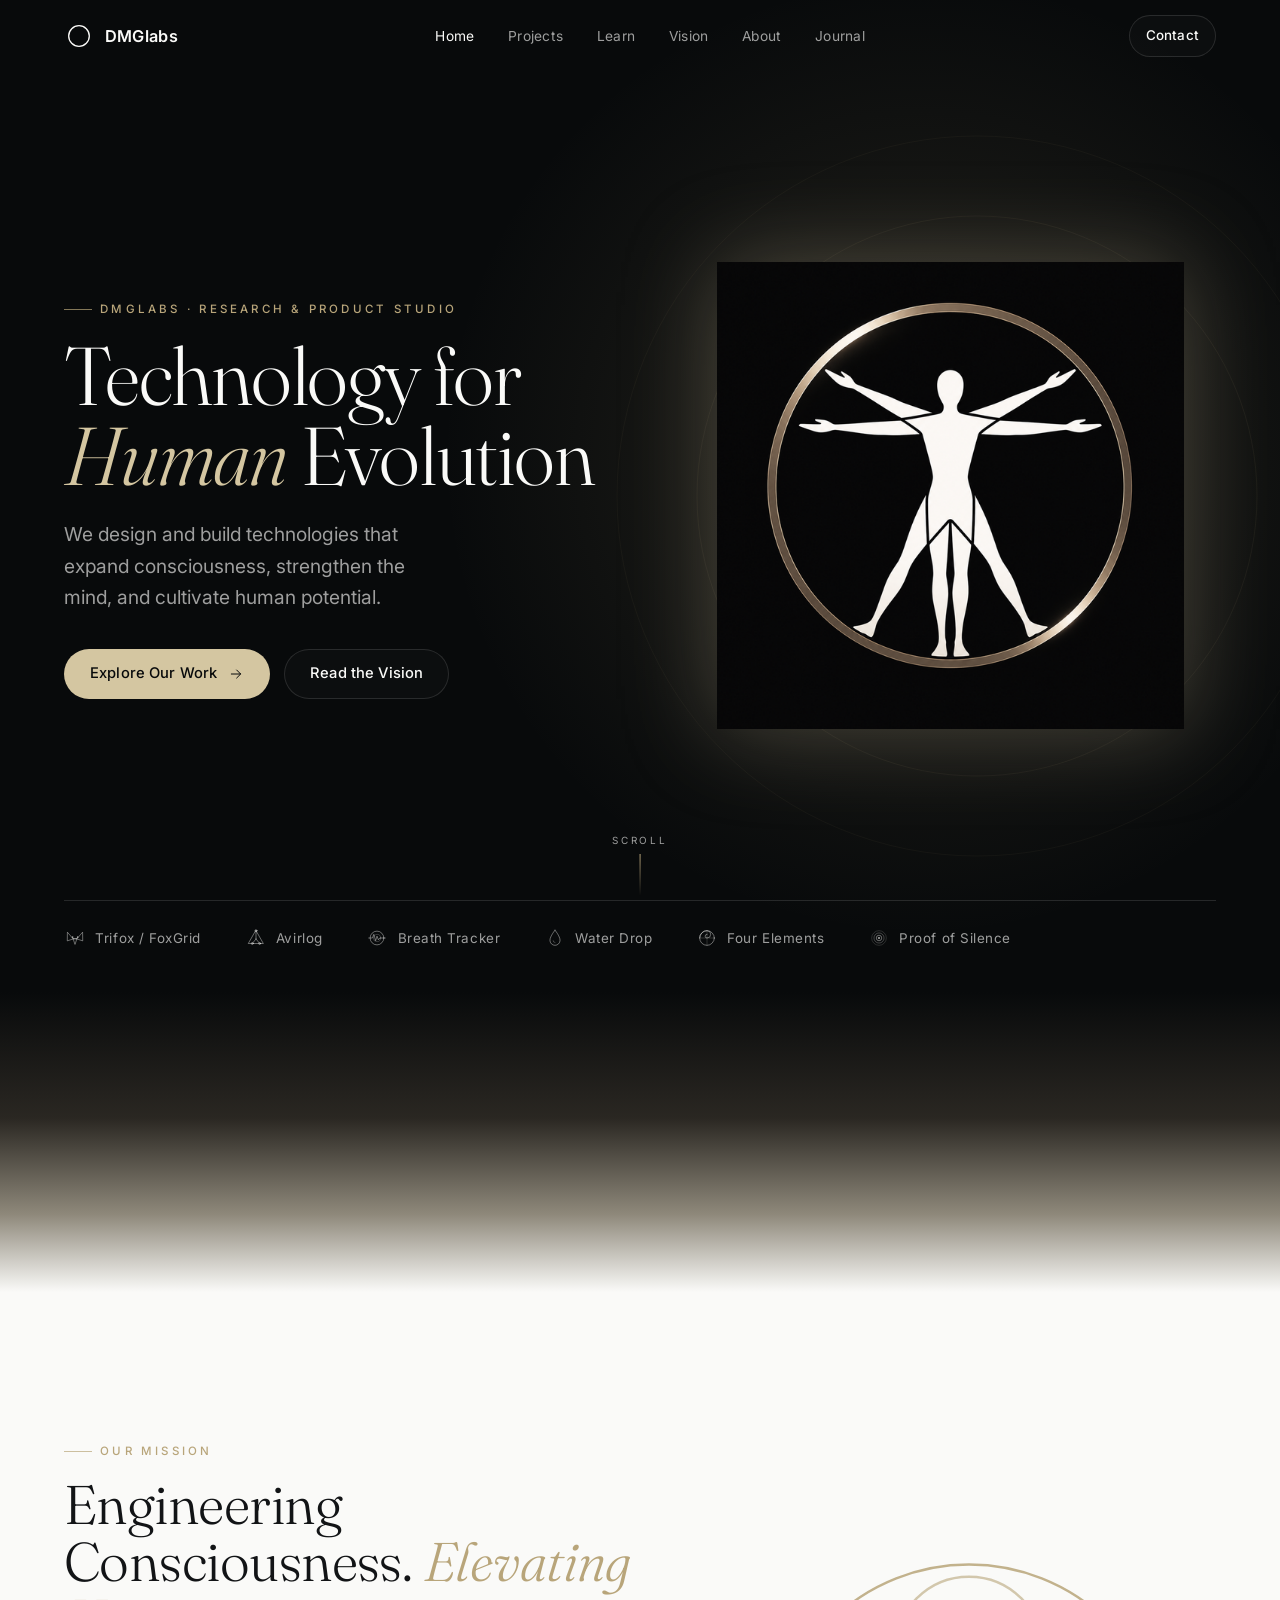
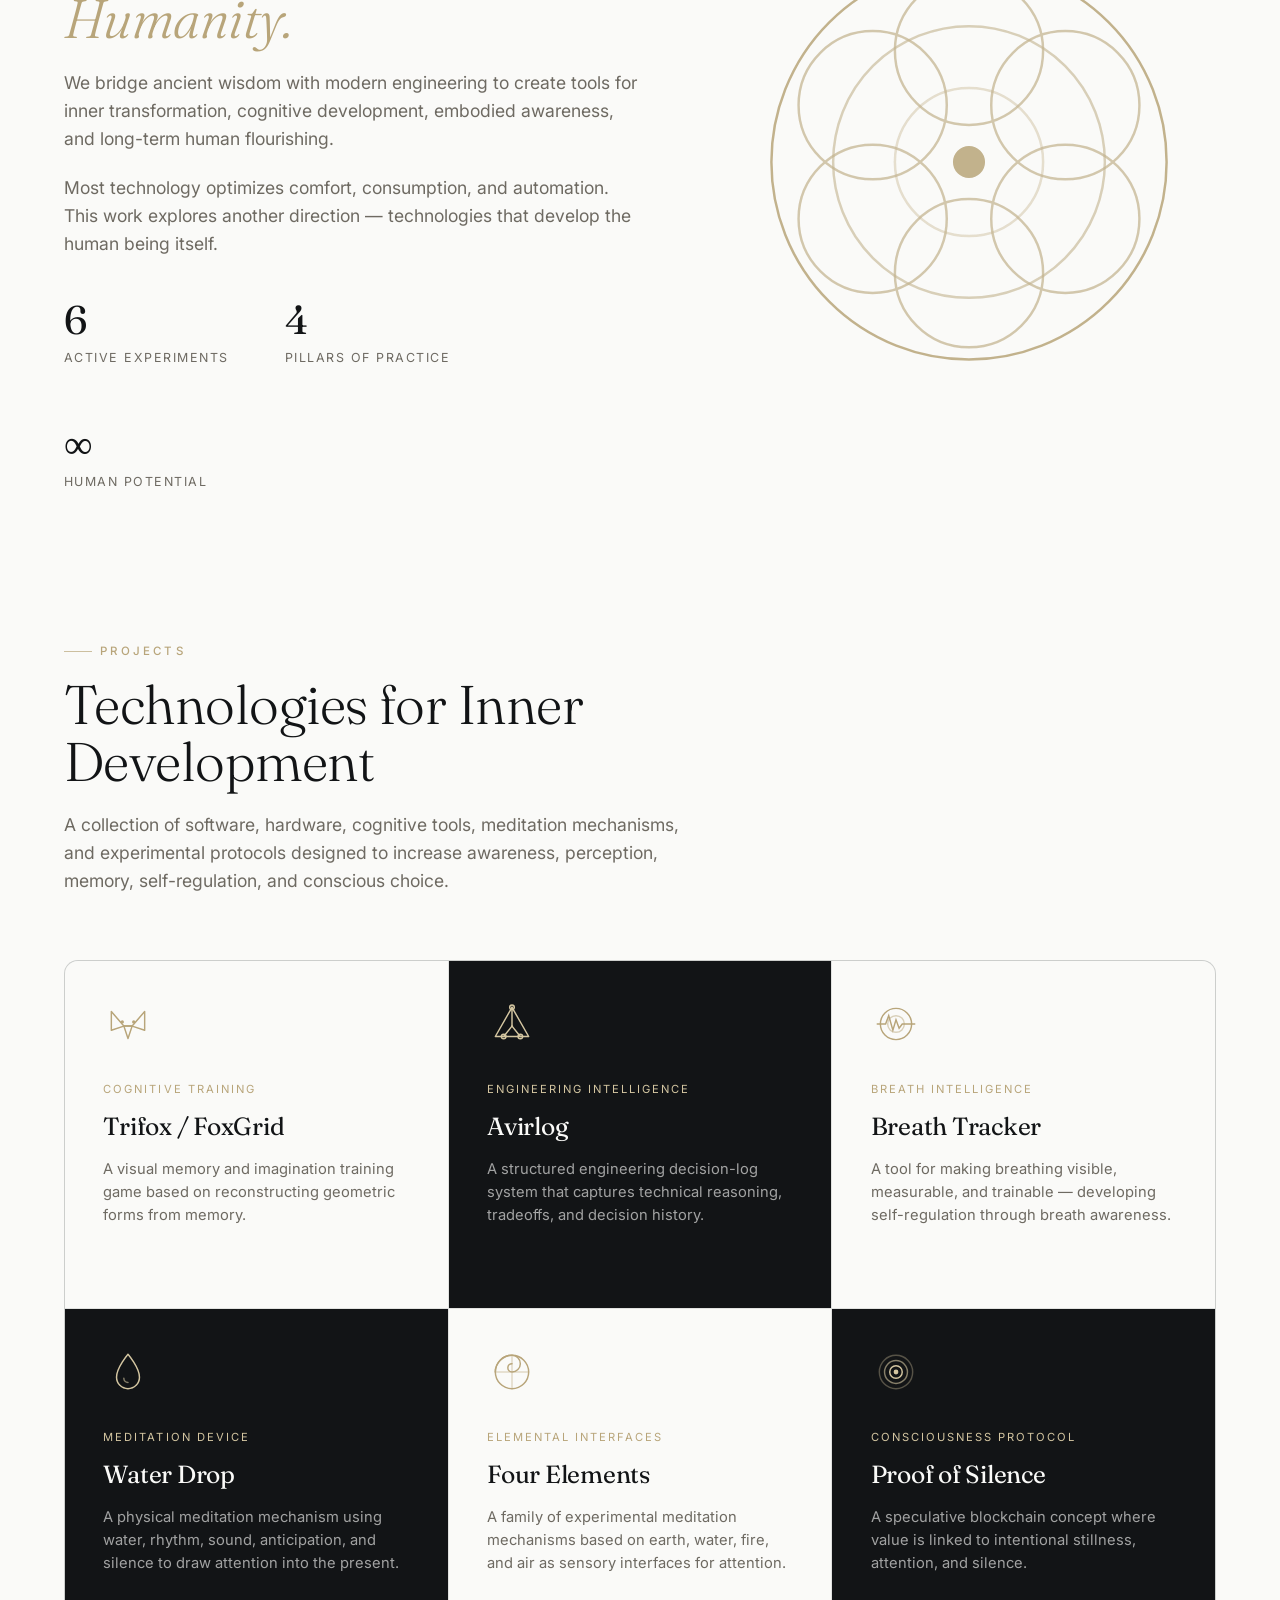
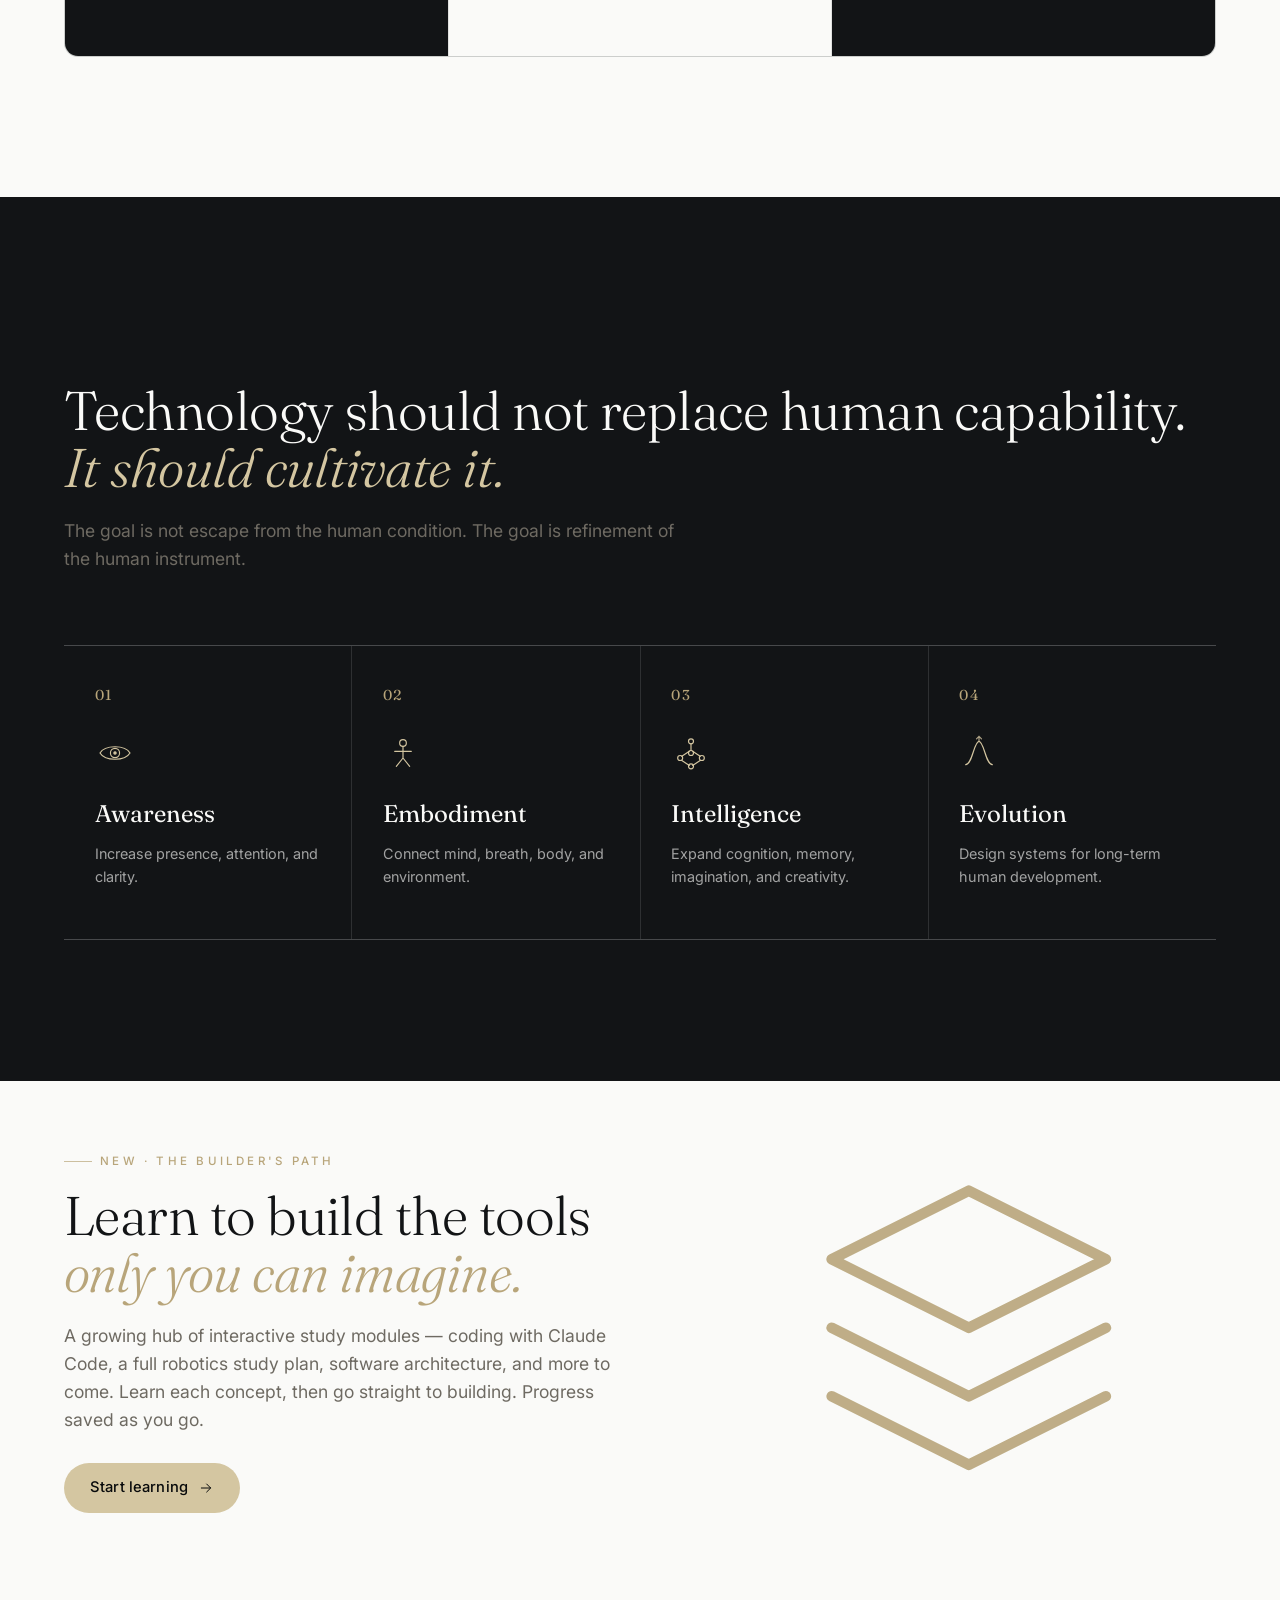
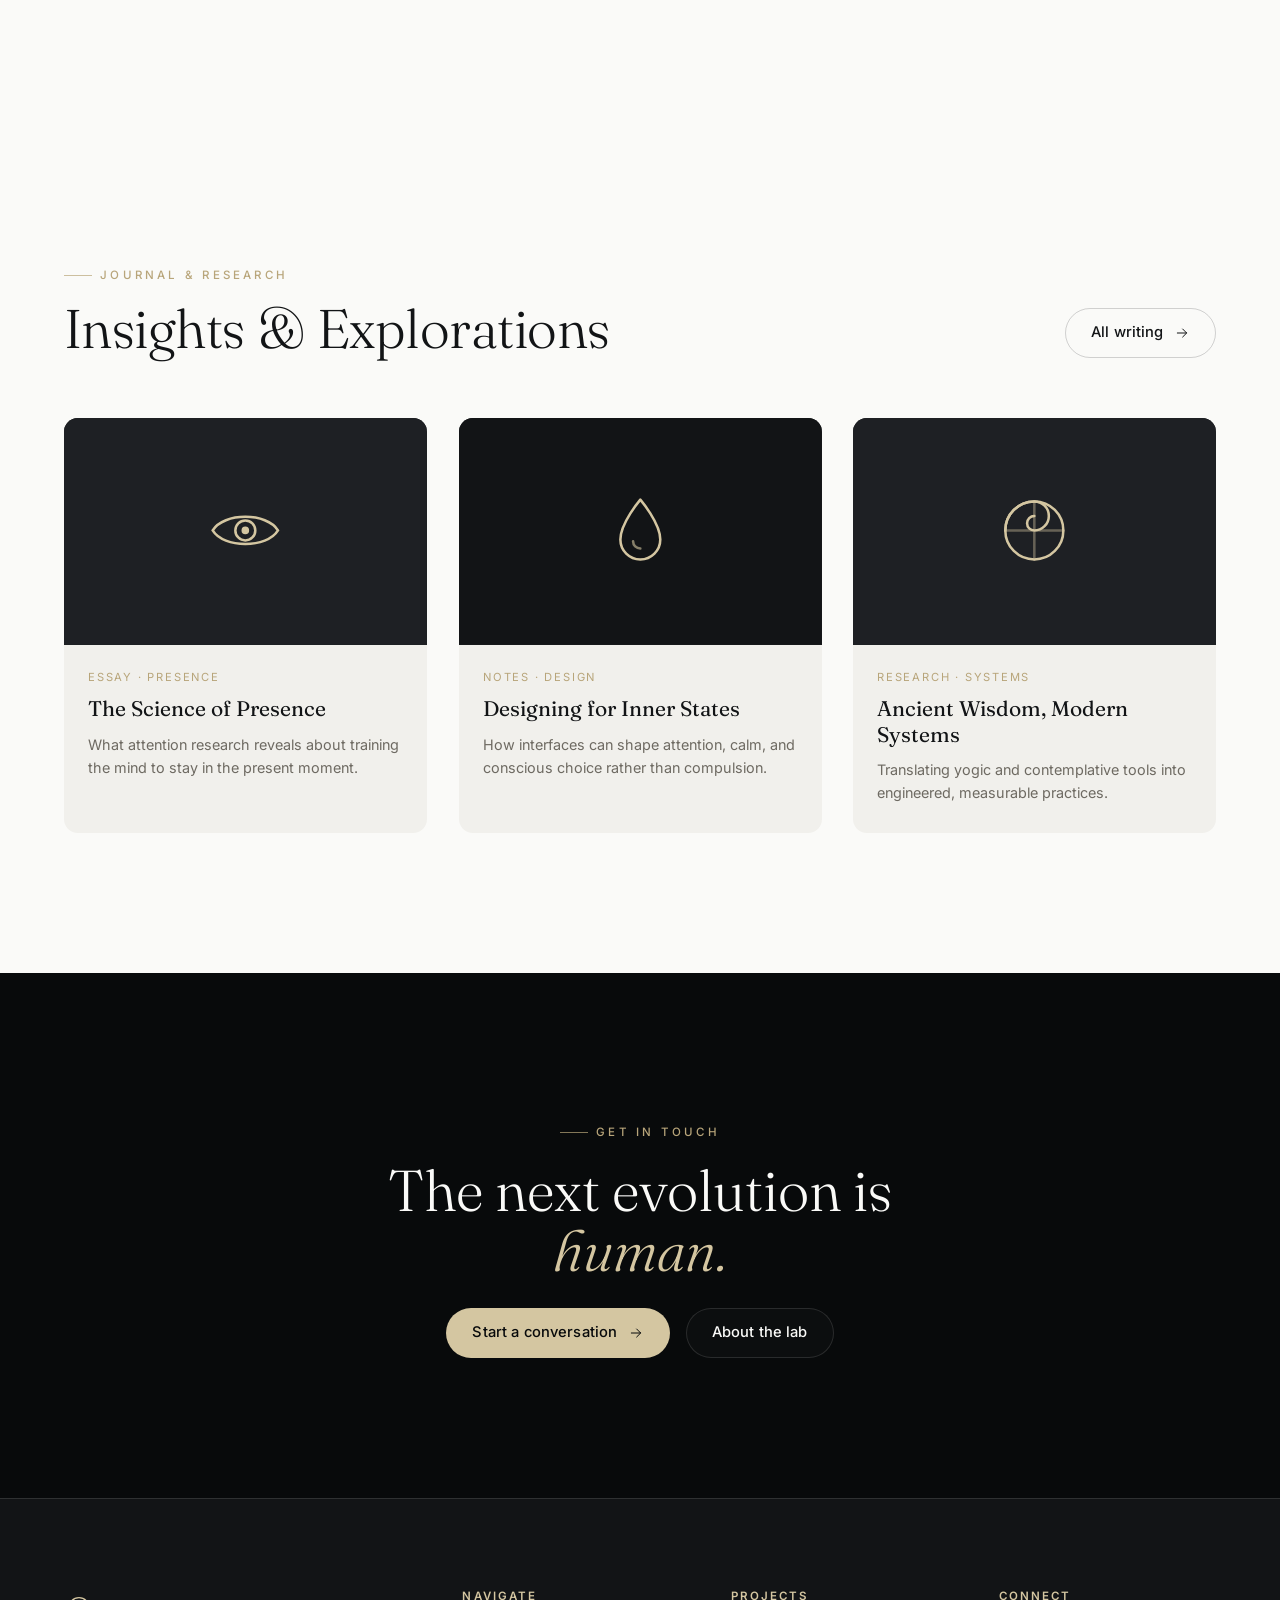
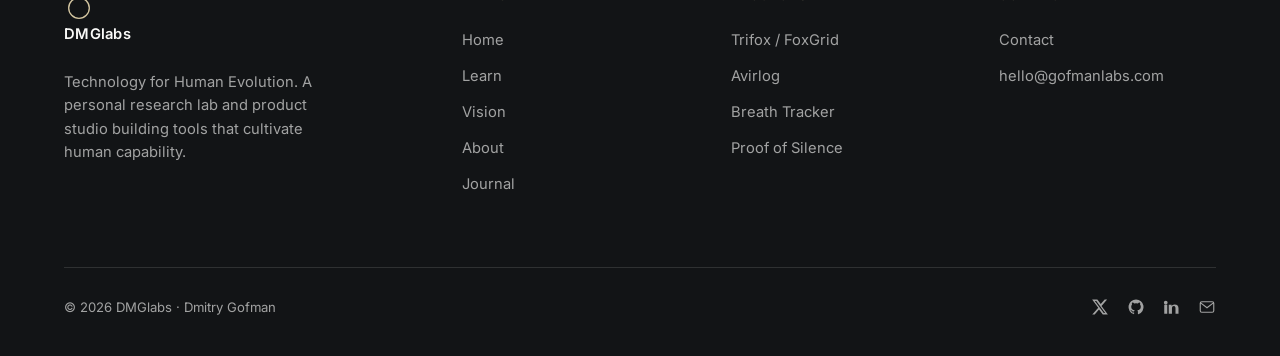
==== index.html @ 316ce604 "Rebrand to DMGlabs; add logo & portrait; make Journal a categorized log - Rebrand visible brand name" ====
<!DOCTYPE html>
<html lang="en">
<head>
<meta charset="UTF-8" />
<meta name="viewport" content="width=device-width, initial-scale=1" />
<title>DMGlabs — Technology for Human Evolution</title>
<meta name="description" content="A research-driven product studio building technologies for consciousness, cognition, embodiment, and human development." />
<meta name="theme-color" content="#080A0B" />
<meta property="og:title" content="DMGlabs — Technology for Human Evolution" />
<meta property="og:description" content="A research-driven product studio building technologies for consciousness, cognition, embodiment, and human development." />
<meta property="og:type" content="website" />
<link rel="preconnect" href="https://fonts.googleapis.com" />
<link rel="preconnect" href="https://fonts.gstatic.com" crossorigin />
<link href="https://fonts.googleapis.com/css2?family=Fraunces:ital,opsz,wght@0,9..144,300;0,9..144,400;1,9..144,300;1,9..144,400&family=Inter:wght@400;500;600&display=swap" rel="stylesheet" />
<link rel="stylesheet" href="assets/css/style.css" />
<link rel="icon" href="data:image/svg+xml,%3Csvg xmlns='http://www.w3.org/2000/svg' viewBox='0 0 32 32'%3E%3Ccircle cx='16' cy='16' r='13' fill='%23080A0B'/%3E%3Cpath d='M16 4a12 12 0 0 0 0 24 9 9 0 0 1 0-24z' fill='%23D4C6A1'/%3E%3C/svg%3E" />
</head>
<body>

<!-- NAV -->
<nav class="nav" aria-label="Primary">
  <div class="wrap nav-inner">
    <a class="brand" href="index.html" aria-label="DMGlabs home">
      <svg class="mark" aria-hidden="true"><use href="assets/icons.svg#i-mark"/></svg>
      <span>DMGlabs</span>
    </a>
    <ul class="nav-links">
      <li><a href="index.html" class="active">Home</a></li>
      <li><a href="projects.html">Projects</a></li>
      <li><a href="learn.html">Learn</a></li>
      <li><a href="vision.html">Vision</a></li>
      <li><a href="about.html">About</a></li>
      <li><a href="journal.html">Journal</a></li>
    </ul>
    <a href="contact.html" class="btn btn-ghost-light nav-cta">Contact</a>
    <button class="nav-toggle" aria-label="Open menu" aria-expanded="false" aria-controls="mobile-menu">
      <span></span><span></span>
    </button>
  </div>
</nav>

<!-- MOBILE MENU -->
<div class="mobile-menu" id="mobile-menu">
  <a href="index.html">Home</a>
  <a href="projects.html">Projects</a>
  <a href="learn.html">Learn</a>
  
  <a href="vision.html">Vision</a>
  <a href="about.html">About</a>
  <a href="journal.html">Journal</a>
  <a href="contact.html">Contact</a>
  <p class="mm-foot">Technology for Human Evolution</p>
</div>

<!-- HERO -->
<header class="hero">
  <div class="hero-glow" aria-hidden="true"></div>
  <svg class="hero-rings" viewBox="0 0 760 760" aria-hidden="true" fill="none" stroke="#B8A57A">
    <circle cx="380" cy="380" r="360" opacity="0.10"/>
    <circle cx="380" cy="380" r="280" opacity="0.14"/>
    <circle cx="380" cy="380" r="200" opacity="0.18"/>
    <circle cx="380" cy="380" r="120" opacity="0.22"/>
  </svg>

  <div class="wrap">
    <div class="hero-grid">
      <div class="hero-content">
        <span class="eyebrow reveal in">DMGlabs · Research &amp; Product Studio</span>
        <h1 class="reveal in d1">Technology for <em>Human</em> Evolution</h1>
        <p class="lede reveal in d2">We design and build technologies that expand consciousness, strengthen the mind, and cultivate human potential.</p>
        <div class="hero-actions reveal in d3">
          <a href="projects.html" class="btn btn-gold">Explore Our Work <svg aria-hidden="true"><use href="assets/icons.svg#i-arrow"/></svg></a>
          <a href="vision.html" class="btn btn-ghost-light">Read the Vision</a>
        </div>
      </div>

      <div class="eclipse-stage reveal in d2" aria-hidden="true">
        <img class="hero-logo" src="assets/img/logo-vitruvian.png" alt="" />
      </div>
    </div>
  </div>

  <a href="#mission" class="scroll-cue" aria-label="Scroll to content">
    <span>Scroll</span><span class="line"></span>
  </a>

  <!-- Hero project row -->
  <div class="wrap">
    <nav class="hero-projects" aria-label="Projects">
      <ul>
        <li><a href="projects.html#trifox"><svg aria-hidden="true"><use href="assets/icons.svg#i-trifox"/></svg>Trifox / FoxGrid</a></li>
        <li><a href="projects.html#avirlog"><svg aria-hidden="true"><use href="assets/icons.svg#i-avirlog"/></svg>Avirlog</a></li>
        <li><a href="projects.html#breath"><svg aria-hidden="true"><use href="assets/icons.svg#i-breath"/></svg>Breath Tracker</a></li>
        <li><a href="projects.html#water"><svg aria-hidden="true"><use href="assets/icons.svg#i-water"/></svg>Water Drop</a></li>
        <li><a href="projects.html#elements"><svg aria-hidden="true"><use href="assets/icons.svg#i-elements"/></svg>Four Elements</a></li>
        <li><a href="projects.html#silence"><svg aria-hidden="true"><use href="assets/icons.svg#i-silence"/></svg>Proof of Silence</a></li>
      </ul>
    </nav>
  </div>
</header>

<!-- DARK → LIGHT TRANSITION -->
<div class="transition-band" aria-hidden="true" data-nav-light></div>

<!-- MISSION -->
<main>
<section class="section light" id="mission">
  <div class="wrap mission">
    <div class="mission-copy">
      <span class="eyebrow reveal">Our Mission</span>
      <div class="section-head">
        <h2 class="reveal d1">Engineering Consciousness. <em>Elevating Humanity.</em></h2>
        <p class="reveal d2">We bridge ancient wisdom with modern engineering to create tools for inner transformation, cognitive development, embodied awareness, and long-term human flourishing.</p>
        <p class="reveal d2">Most technology optimizes comfort, consumption, and automation. This work explores another direction — technologies that develop the human being itself.</p>
      </div>
      <div class="stat-row reveal d3">
        <div class="stat"><div class="n">6</div><div class="l">Active Experiments</div></div>
        <div class="stat"><div class="n">4</div><div class="l">Pillars of Practice</div></div>
        <div class="stat"><div class="n">∞</div><div class="l">Human Potential</div></div>
      </div>
    </div>
    <div class="mission-visual reveal d2" aria-hidden="true">
      <svg viewBox="0 0 200 200" style="color:var(--bronze);opacity:0.85"><use href="assets/icons.svg#i-mandala"/></svg>
    </div>
  </div>
</section>

<!-- PROJECTS -->
<section class="section light" id="projects" style="padding-top:0">
  <div class="wrap">
    <div class="section-head">
      <span class="eyebrow reveal">Projects</span>
      <h2 class="reveal d1">Technologies for Inner Development</h2>
      <p class="reveal d2">A collection of software, hardware, cognitive tools, meditation mechanisms, and experimental protocols designed to increase awareness, perception, memory, self-regulation, and conscious choice.</p>
    </div>

    <div class="projects-grid reveal d1">
      <a class="proj-card" href="projects.html#trifox">
        <svg class="proj-icon" aria-hidden="true"><use href="assets/icons.svg#i-trifox"/></svg>
        <div class="proj-cat">Cognitive Training</div>
        <h3>Trifox / FoxGrid</h3>
        <p>A visual memory and imagination training game based on reconstructing geometric forms from memory.</p>
        <span class="proj-more">Learn more <svg aria-hidden="true"><use href="assets/icons.svg#i-arrow"/></svg></span>
      </a>
      <a class="proj-card dark" href="projects.html#avirlog">
        <svg class="proj-icon" aria-hidden="true"><use href="assets/icons.svg#i-avirlog"/></svg>
        <div class="proj-cat">Engineering Intelligence</div>
        <h3>Avirlog</h3>
        <p>A structured engineering decision-log system that captures technical reasoning, tradeoffs, and decision history.</p>
        <span class="proj-more">Learn more <svg aria-hidden="true"><use href="assets/icons.svg#i-arrow"/></svg></span>
      </a>
      <a class="proj-card" href="projects.html#breath">
        <svg class="proj-icon" aria-hidden="true"><use href="assets/icons.svg#i-breath"/></svg>
        <div class="proj-cat">Breath Intelligence</div>
        <h3>Breath Tracker</h3>
        <p>A tool for making breathing visible, measurable, and trainable — developing self-regulation through breath awareness.</p>
        <span class="proj-more">Learn more <svg aria-hidden="true"><use href="assets/icons.svg#i-arrow"/></svg></span>
      </a>
      <a class="proj-card dark" href="projects.html#water">
        <svg class="proj-icon" aria-hidden="true"><use href="assets/icons.svg#i-water"/></svg>
        <div class="proj-cat">Meditation Device</div>
        <h3>Water Drop</h3>
        <p>A physical meditation mechanism using water, rhythm, sound, anticipation, and silence to draw attention into the present.</p>
        <span class="proj-more">Learn more <svg aria-hidden="true"><use href="assets/icons.svg#i-arrow"/></svg></span>
      </a>
      <a class="proj-card" href="projects.html#elements">
        <svg class="proj-icon" aria-hidden="true"><use href="assets/icons.svg#i-elements"/></svg>
        <div class="proj-cat">Elemental Interfaces</div>
        <h3>Four Elements</h3>
        <p>A family of experimental meditation mechanisms based on earth, water, fire, and air as sensory interfaces for attention.</p>
        <span class="proj-more">Learn more <svg aria-hidden="true"><use href="assets/icons.svg#i-arrow"/></svg></span>
      </a>
      <a class="proj-card dark" href="projects.html#silence">
        <svg class="proj-icon" aria-hidden="true"><use href="assets/icons.svg#i-silence"/></svg>
        <div class="proj-cat">Consciousness Protocol</div>
        <h3>Proof of Silence</h3>
        <p>A speculative blockchain concept where value is linked to intentional stillness, attention, and silence.</p>
        <span class="proj-more">Learn more <svg aria-hidden="true"><use href="assets/icons.svg#i-arrow"/></svg></span>
      </a>
    </div>
  </div>
</section>
</main>

<!-- PHILOSOPHY -->
<section class="section philosophy" id="philosophy">
  <div class="wrap">
    <div class="section-head">
      <span class="eyebrow reveal">Philosophy</span>
      <h2 class="reveal d1">Technology should not replace human capability. <em>It should cultivate it.</em></h2>
      <p class="reveal d2">The goal is not escape from the human condition. The goal is refinement of the human instrument.</p>
    </div>
    <div class="pillars reveal d1">
      <div class="pillar">
        <div class="num">01</div>
        <svg aria-hidden="true"><use href="assets/icons.svg#i-awareness"/></svg>
        <h3>Awareness</h3>
        <p>Increase presence, attention, and clarity.</p>
      </div>
      <div class="pillar">
        <div class="num">02</div>
        <svg aria-hidden="true"><use href="assets/icons.svg#i-embodiment"/></svg>
        <h3>Embodiment</h3>
        <p>Connect mind, breath, body, and environment.</p>
      </div>
      <div class="pillar">
        <div class="num">03</div>
        <svg aria-hidden="true"><use href="assets/icons.svg#i-intelligence"/></svg>
        <h3>Intelligence</h3>
        <p>Expand cognition, memory, imagination, and creativity.</p>
      </div>
      <div class="pillar">
        <div class="num">04</div>
        <svg aria-hidden="true"><use href="assets/icons.svg#i-evolution"/></svg>
        <h3>Evolution</h3>
        <p>Design systems for long-term human development.</p>
      </div>
    </div>
  </div>
</section>

<!-- LEARN PROMO -->
<section class="section light" id="learn-promo" style="padding-top:0">
  <div class="wrap">
    <div class="mission" style="align-items:center">
      <div class="mission-copy">
        <span class="eyebrow reveal">New · The Builder's Path</span>
        <div class="section-head">
          <h2 class="reveal d1">Learn to build the tools <em>only you can imagine.</em></h2>
          <p class="reveal d2">A growing hub of interactive study modules — coding with Claude Code, a full robotics study plan, software architecture, and more to come. Learn each concept, then go straight to building. Progress saved as you go.</p>
        </div>
        <div class="hero-actions reveal d3" style="margin-top:1.8rem">
          <a href="learn.html" class="btn btn-gold">Start learning <svg aria-hidden="true"><use href="assets/icons.svg#i-arrow"/></svg></a>
        </div>
      </div>
      <div class="mission-visual reveal d2" aria-hidden="true">
        <svg viewBox="0 0 48 48" style="color:var(--bronze);opacity:0.9;width:74%"><use href="assets/icons.svg#i-foundations"/></svg>
      </div>
    </div>
  </div>
</section>

<!-- JOURNAL -->
<section class="section light" id="journal">
  <div class="wrap">
    <div class="section-head" style="display:flex;justify-content:space-between;align-items:flex-end;flex-wrap:wrap;gap:1.5rem;max-width:none">
      <div style="max-width:620px">
        <span class="eyebrow reveal">Journal &amp; Research</span>
        <h2 class="reveal d1">Insights &amp; Explorations</h2>
      </div>
      <a href="journal.html" class="btn btn-ghost-dark reveal d2">All writing <svg aria-hidden="true"><use href="assets/icons.svg#i-arrow"/></svg></a>
    </div>

    <div class="journal-grid">
      <a class="article reveal d1" href="journal.html">
        <div class="article-thumb"><svg viewBox="0 0 200 125" preserveAspectRatio="xMidYMid slice" style="color:var(--gold)"><rect width="200" height="125" fill="#1E2024"/><use href="assets/icons.svg#i-awareness" x="76" y="38" width="48" height="48"/></svg></div>
        <div class="article-body">
          <div class="article-meta">Essay · Presence</div>
          <h3>The Science of Presence</h3>
          <p>What attention research reveals about training the mind to stay in the present moment.</p>
        </div>
      </a>
      <a class="article reveal d2" href="journal.html">
        <div class="article-thumb"><svg viewBox="0 0 200 125" preserveAspectRatio="xMidYMid slice" style="color:var(--gold)"><rect width="200" height="125" fill="#121416"/><use href="assets/icons.svg#i-water" x="76" y="38" width="48" height="48"/></svg></div>
        <div class="article-body">
          <div class="article-meta">Notes · Design</div>
          <h3>Designing for Inner States</h3>
          <p>How interfaces can shape attention, calm, and conscious choice rather than compulsion.</p>
        </div>
      </a>
      <a class="article reveal d3" href="journal.html">
        <div class="article-thumb"><svg viewBox="0 0 200 125" preserveAspectRatio="xMidYMid slice" style="color:var(--gold)"><rect width="200" height="125" fill="#1E2024"/><use href="assets/icons.svg#i-elements" x="76" y="38" width="48" height="48"/></svg></div>
        <div class="article-body">
          <div class="article-meta">Research · Systems</div>
          <h3>Ancient Wisdom, Modern Systems</h3>
          <p>Translating yogic and contemplative tools into engineered, measurable practices.</p>
        </div>
      </a>
    </div>
  </div>
</section>

<!-- CTA -->
<section class="section cta-strip">
  <div class="wrap">
    <span class="eyebrow reveal" style="justify-content:center">Get in touch</span>
    <h2 class="reveal d1">The next evolution is <em>human.</em></h2>
    <div class="actions reveal d2">
      <a href="contact.html" class="btn btn-gold">Start a conversation <svg aria-hidden="true"><use href="assets/icons.svg#i-arrow"/></svg></a>
      <a href="about.html" class="btn btn-ghost-light">About the lab</a>
    </div>
  </div>
</section>

<!-- FOOTER -->
<footer class="footer">
  <div class="wrap">
    <div class="footer-top">
      <div class="footer-col footer-brand-col">
        <a class="brand" href="index.html">
          <svg class="mark" style="color:var(--gold)" aria-hidden="true"><use href="assets/icons.svg#i-mark"/></svg>
          <span>DMGlabs</span>
        </a>
        <p class="footer-blurb">Technology for Human Evolution. A personal research lab and product studio building tools that cultivate human capability.</p>
      </div>
      <div class="footer-col">
        <h4>Navigate</h4>
        <a href="index.html">Home</a>
        <a href="learn.html">Learn</a>
        
        <a href="vision.html">Vision</a>
        <a href="about.html">About</a>
        <a href="journal.html">Journal</a>
      </div>
      <div class="footer-col">
        <h4>Projects</h4>
        <a href="projects.html#trifox">Trifox / FoxGrid</a>
        <a href="projects.html#avirlog">Avirlog</a>
        <a href="projects.html#breath">Breath Tracker</a>
        <a href="projects.html#silence">Proof of Silence</a>
      </div>
      <div class="footer-col">
        <h4>Connect</h4>
        <a href="contact.html">Contact</a>
        <a href="mailto:hello@gofmanlabs.com">hello@gofmanlabs.com</a>
      </div>
    </div>
    <div class="footer-bottom">
      <span>© <span id="year">2026</span> DMGlabs · Dmitry Gofman</span>
      <div class="socials">
        <a href="#" aria-label="X / Twitter"><svg aria-hidden="true"><use href="assets/icons.svg#i-x"/></svg></a>
        <a href="#" aria-label="GitHub"><svg aria-hidden="true"><use href="assets/icons.svg#i-github"/></svg></a>
        <a href="#" aria-label="LinkedIn"><svg aria-hidden="true"><use href="assets/icons.svg#i-linkedin"/></svg></a>
        <a href="mailto:hello@gofmanlabs.com" aria-label="Email"><svg aria-hidden="true"><use href="assets/icons.svg#i-mail"/></svg></a>
      </div>
    </div>
  </div>
</footer>

<script src="assets/js/main.js" defer></script>
</body>
</html>
---- assets/css/style.css ----
/* =========================================================================
   GOFMAN LABS — Design System
   Technology for Human Evolution
   ========================================================================= */

/* ----------------------------------------------------------------------- */
/*  Tokens                                                                  */
/* ----------------------------------------------------------------------- */
:root {
  /* Darks */
  --near-black: #080A0B;
  --charcoal:   #121416;
  --graphite:   #1E2024;

  /* Lights */
  --ivory:      #FAFAF8;
  --stone:      #F1F0EC;
  --warm-gray:  #DCD8CC;

  /* Accents */
  --gold:       #D4C6A1;
  --bronze:     #B8A57A;
  --sand:       #E6DCCB;

  /* Text */
  --text-dark:  #121416;
  --text-light: #FAFAF8;
  --text-muted: #6E6A62;
  --text-muted-light: rgba(250, 250, 248, 0.62);

  /* Lines */
  --line-dark:  rgba(18, 20, 22, 0.10);
  --line-light: rgba(250, 250, 248, 0.12);

  /* Type */
  --serif: 'Fraunces', 'Times New Roman', Georgia, serif;
  --sans:  'Inter', -apple-system, BlinkMacSystemFont, 'Segoe UI', sans-serif;

  /* Layout */
  --maxw: 1280px;
  --gutter: clamp(20px, 5vw, 64px);
  --radius: 14px;

  /* Motion */
  --ease: cubic-bezier(0.22, 1, 0.36, 1);
  --dur: 0.7s;
}

/* ----------------------------------------------------------------------- */
/*  Reset                                                                   */
/* ----------------------------------------------------------------------- */
*, *::before, *::after { box-sizing: border-box; }
* { margin: 0; padding: 0; }

html {
  scroll-behavior: smooth;
  -webkit-text-size-adjust: 100%;
}

body {
  font-family: var(--sans);
  background: var(--near-black);
  color: var(--text-dark);
  line-height: 1.6;
  font-size: 17px;
  -webkit-font-smoothing: antialiased;
  text-rendering: optimizeLegibility;
  overflow-x: hidden;
}

img, svg { display: block; max-width: 100%; }
a { color: inherit; text-decoration: none; }
button { font-family: inherit; cursor: pointer; }
ul { list-style: none; }

::selection { background: var(--bronze); color: var(--near-black); }

/* ----------------------------------------------------------------------- */
/*  Helpers                                                                 */
/* ----------------------------------------------------------------------- */
.wrap {
  width: 100%;
  max-width: var(--maxw);
  margin: 0 auto;
  padding-inline: var(--gutter);
}

.eyebrow {
  font-size: 0.72rem;
  letter-spacing: 0.28em;
  text-transform: uppercase;
  font-weight: 500;
  color: var(--bronze);
  display: inline-flex;
  align-items: center;
  gap: 0.7em;
}
.eyebrow::before {
  content: "";
  width: 28px;
  height: 1px;
  background: var(--bronze);
  opacity: 0.7;
}

.serif { font-family: var(--serif); }

.section { padding-block: clamp(72px, 11vw, 150px); }

/* Reveal-on-scroll */
.reveal {
  opacity: 0;
  transform: translateY(26px);
  transition: opacity 0.9s var(--ease), transform 0.9s var(--ease);
  will-change: opacity, transform;
}
.reveal.in { opacity: 1; transform: none; }
.reveal.d1 { transition-delay: 0.08s; }
.reveal.d2 { transition-delay: 0.16s; }
.reveal.d3 { transition-delay: 0.24s; }
.reveal.d4 { transition-delay: 0.32s; }

@media (prefers-reduced-motion: reduce) {
  .reveal { opacity: 1; transform: none; transition: none; }
  html { scroll-behavior: auto; }
}

/* ----------------------------------------------------------------------- */
/*  Buttons                                                                 */
/* ----------------------------------------------------------------------- */
.btn {
  display: inline-flex;
  align-items: center;
  gap: 0.7em;
  min-height: 50px;
  padding: 0 1.7em;
  border-radius: 100px;
  font-size: 0.92rem;
  font-weight: 500;
  letter-spacing: 0.01em;
  border: 1px solid transparent;
  transition: transform 0.4s var(--ease), background 0.4s var(--ease),
              color 0.4s var(--ease), border-color 0.4s var(--ease);
}
.btn svg { width: 16px; height: 16px; transition: transform 0.4s var(--ease); }
.btn:hover svg { transform: translateX(4px); }

.btn-gold {
  background: var(--gold);
  color: var(--near-black);
}
.btn-gold:hover { background: var(--sand); transform: translateY(-2px); }

.btn-ghost-light {
  border-color: var(--line-light);
  color: var(--text-light);
  background: rgba(250,250,248,0.02);
}
.btn-ghost-light:hover { border-color: var(--gold); color: var(--gold); }

.btn-ghost-dark {
  border-color: rgba(18,20,22,0.18);
  color: var(--text-dark);
}
.btn-ghost-dark:hover { border-color: var(--bronze); color: var(--bronze); }

/* ----------------------------------------------------------------------- */
/*  Navigation                                                              */
/* ----------------------------------------------------------------------- */
.nav {
  position: fixed;
  inset: 0 0 auto 0;
  z-index: 100;
  transition: background 0.5s var(--ease), border-color 0.5s var(--ease),
              backdrop-filter 0.5s var(--ease);
  border-bottom: 1px solid transparent;
}
.nav-inner {
  display: flex;
  align-items: center;
  justify-content: space-between;
  height: 72px;
}
.nav.scrolled {
  background: rgba(8, 10, 11, 0.72);
  backdrop-filter: saturate(140%) blur(14px);
  -webkit-backdrop-filter: saturate(140%) blur(14px);
  border-bottom-color: var(--line-light);
}
/* light variant once scrolled onto light body */
.nav.on-light.scrolled {
  background: rgba(250, 250, 248, 0.82);
  border-bottom-color: var(--line-dark);
}

.brand {
  display: flex;
  align-items: center;
  gap: 0.65em;
  font-weight: 600;
  letter-spacing: 0.02em;
  font-size: 1.02rem;
  color: var(--text-light);
  transition: color 0.5s var(--ease);
}
.brand .mark { width: 30px; height: 30px; }
.brand .mark circle, .brand .mark path { transition: stroke 0.5s var(--ease); }
.nav.on-light .brand { color: var(--text-dark); }

.nav-links {
  display: flex;
  align-items: center;
  gap: 2.1rem;
}
.nav-links a {
  font-size: 0.86rem;
  letter-spacing: 0.02em;
  color: var(--text-muted-light);
  transition: color 0.3s var(--ease);
  position: relative;
}
.nav-links a:hover, .nav-links a.active { color: var(--text-light); }
.nav.on-light .nav-links a { color: var(--text-muted); }
.nav.on-light .nav-links a:hover, .nav.on-light .nav-links a.active { color: var(--text-dark); }

.nav-cta { margin-left: 0.4rem; }
.nav .nav-cta.btn { min-height: 42px; padding: 0 1.2em; font-size: 0.84rem; }

.nav-toggle {
  display: none;
  width: 46px; height: 46px;
  background: none; border: none;
  flex-direction: column;
  justify-content: center;
  align-items: flex-end;
  gap: 6px;
}
.nav-toggle span {
  display: block;
  width: 26px; height: 1.6px;
  background: var(--text-light);
  transition: transform 0.4s var(--ease), opacity 0.3s var(--ease), background 0.5s var(--ease);
}
.nav-toggle span:nth-child(2) { width: 18px; }
.nav.on-light .nav-toggle span { background: var(--text-dark); }

/* Mobile menu */
.mobile-menu {
  position: fixed;
  inset: 0;
  z-index: 99;
  background: var(--near-black);
  display: flex;
  flex-direction: column;
  justify-content: center;
  padding: var(--gutter);
  transform: translateY(-100%);
  transition: transform 0.6s var(--ease);
  visibility: hidden;
}
.mobile-menu.open { transform: translateY(0); visibility: visible; }
.mobile-menu a {
  font-family: var(--serif);
  font-size: clamp(2rem, 9vw, 3.2rem);
  color: var(--text-light);
  padding: 0.18em 0;
  font-weight: 300;
  opacity: 0;
  transform: translateY(20px);
  transition: opacity 0.5s var(--ease), transform 0.5s var(--ease), color 0.3s;
}
.mobile-menu.open a { opacity: 1; transform: none; }
.mobile-menu.open a:nth-child(1) { transition-delay: 0.12s; }
.mobile-menu.open a:nth-child(2) { transition-delay: 0.18s; }
.mobile-menu.open a:nth-child(3) { transition-delay: 0.24s; }
.mobile-menu.open a:nth-child(4) { transition-delay: 0.30s; }
.mobile-menu.open a:nth-child(5) { transition-delay: 0.36s; }
.mobile-menu.open a:nth-child(6) { transition-delay: 0.42s; }
.mobile-menu a:hover { color: var(--gold); }
.mobile-menu .mm-foot {
  margin-top: 2.5rem;
  font-family: var(--sans);
  font-size: 0.85rem;
  color: var(--text-muted-light);
  letter-spacing: 0.04em;
}

body.menu-open { overflow: hidden; }

/* ----------------------------------------------------------------------- */
/*  HERO                                                                    */
/* ----------------------------------------------------------------------- */
.hero {
  position: relative;
  background: var(--near-black);
  color: var(--text-light);
  padding-top: 72px;
  overflow: hidden;
}
.hero-grid {
  position: relative;
  z-index: 2;
  display: grid;
  grid-template-columns: 1.05fr 1fr;
  gap: clamp(24px, 5vw, 64px);
  align-items: center;
  min-height: calc(100vh - 72px);
  padding-block: 6vh 4vh;
}

.hero h1 {
  font-family: var(--serif);
  font-weight: 300;
  font-size: clamp(2.7rem, 6.4vw, 5.6rem);
  line-height: 0.98;
  letter-spacing: -0.015em;
  margin: 1.1rem 0 1.4rem;
}
.hero h1 em {
  font-style: italic;
  color: var(--gold);
}
.hero .lede {
  font-size: clamp(1.02rem, 1.5vw, 1.22rem);
  color: var(--text-muted-light);
  max-width: 30ch;
  line-height: 1.65;
}
.hero-actions {
  display: flex;
  flex-wrap: wrap;
  gap: 0.9rem;
  margin-top: 2.2rem;
}

/* Eclipse visual */
.eclipse-stage {
  position: relative;
  aspect-ratio: 1 / 1;
  display: grid;
  place-items: center;
}
.eclipse {
  position: relative;
  width: min(82%, 460px);
  aspect-ratio: 1;
  border-radius: 50%;
  background:
    radial-gradient(circle at 50% 42%, rgba(250,248,240,0.16), transparent 62%),
    var(--near-black);
  box-shadow:
    0 0 0 1px rgba(212,198,161,0.16),
    inset 0 0 120px rgba(8,10,11,1),
    0 0 90px 10px rgba(212,198,161,0.10);
  display: grid;
  place-items: center;
}
.eclipse::before {
  /* the bright corona ring */
  content: "";
  position: absolute;
  inset: -2px;
  border-radius: 50%;
  background: conic-gradient(from 210deg,
    rgba(250,248,240,0.0) 0deg,
    rgba(250,248,240,0.9) 60deg,
    rgba(212,198,161,0.7) 120deg,
    rgba(250,248,240,0.0) 230deg);
  -webkit-mask: radial-gradient(circle, transparent 0 calc(50% - 2.5px), #000 calc(50% - 2px));
  mask: radial-gradient(circle, transparent 0 calc(50% - 2.5px), #000 calc(50% - 2px));
  filter: blur(0.4px);
  animation: spin 38s linear infinite;
}
.eclipse::after {
  /* inner halo */
  content: "";
  position: absolute;
  width: 120%; height: 120%;
  border-radius: 50%;
  background: radial-gradient(circle, rgba(212,198,161,0.18), transparent 58%);
  z-index: -1;
}
@keyframes spin { to { transform: rotate(360deg); } }

.figure {
  position: relative;
  z-index: 3;
  height: 46%;
  width: auto;
  filter: drop-shadow(0 0 22px rgba(250,248,240,0.35));
}

/* Vitruvian brand logo in the hero (black background drops out via screen) */
.hero-logo {
  width: min(88%, 500px);
  height: auto;
  mix-blend-mode: screen;
  filter: drop-shadow(0 0 46px rgba(212, 198, 161, 0.28));
  animation: logofloat 7s ease-in-out infinite;
}
@keyframes logofloat { 0%, 100% { transform: translateY(0); } 50% { transform: translateY(-10px); } }
@media (prefers-reduced-motion: reduce) { .hero-logo { animation: none; } }

/* faint concentric rings behind hero */
.hero-rings {
  position: absolute;
  z-index: 1;
  top: 50%; right: -6%;
  width: 70vw; max-width: 760px;
  aspect-ratio: 1;
  transform: translateY(-50%);
  opacity: 0.5;
  pointer-events: none;
}
.hero-glow {
  position: absolute;
  z-index: 0;
  inset: 0;
  background: radial-gradient(circle at 72% 46%, rgba(184,165,122,0.16), transparent 45%);
  pointer-events: none;
}

/* Hero project ticker */
.hero-projects {
  position: relative;
  z-index: 2;
  border-top: 1px solid var(--line-light);
  padding-block: 1.4rem 2.4rem;
}
.hero-projects ul {
  display: flex;
  gap: clamp(18px, 3.4vw, 48px);
  align-items: center;
  overflow-x: auto;
  scrollbar-width: none;
  -ms-overflow-style: none;
}
.hero-projects ul::-webkit-scrollbar { display: none; }
.hero-projects li a {
  display: flex;
  align-items: center;
  gap: 0.7em;
  white-space: nowrap;
  color: var(--text-muted-light);
  font-size: 0.84rem;
  letter-spacing: 0.04em;
  transition: color 0.3s var(--ease);
  padding-block: 0.3em;
}
.hero-projects li a:hover { color: var(--gold); }
.hero-projects svg { width: 22px; height: 22px; flex: none; }

/* scroll cue */
.scroll-cue {
  position: absolute;
  left: 50%; bottom: 96px;
  transform: translateX(-50%);
  z-index: 3;
  display: flex;
  flex-direction: column;
  align-items: center;
  gap: 0.5em;
  font-size: 0.62rem;
  letter-spacing: 0.3em;
  text-transform: uppercase;
  color: var(--text-muted-light);
}
.scroll-cue .line {
  width: 1px; height: 42px;
  background: linear-gradient(var(--bronze), transparent);
  animation: cue 2.4s var(--ease) infinite;
  transform-origin: top;
}
@keyframes cue { 0%,100%{transform:scaleY(0.4);opacity:0.4} 50%{transform:scaleY(1);opacity:1} }

/* ----------------------------------------------------------------------- */
/*  Dark → Light transition band                                           */
/* ----------------------------------------------------------------------- */
.transition-band {
  height: clamp(160px, 26vw, 300px);
  background: linear-gradient(180deg, var(--near-black) 0%, #2a2722 42%, #8e887a 74%, var(--ivory) 100%);
}

/* Light body */
.light { background: var(--ivory); color: var(--text-dark); }
.light .section-head { max-width: 760px; }
.section-head h2 {
  font-family: var(--serif);
  font-weight: 300;
  font-size: clamp(2rem, 4.6vw, 3.4rem);
  line-height: 1.05;
  letter-spacing: -0.01em;
  margin-top: 1rem;
}
.section-head h2 em { font-style: italic; color: var(--bronze); }
.section-head p {
  margin-top: 1.3rem;
  font-size: 1.1rem;
  color: var(--text-muted);
  max-width: 58ch;
}

/* ----------------------------------------------------------------------- */
/*  Mission                                                                 */
/* ----------------------------------------------------------------------- */
.mission {
  display: grid;
  grid-template-columns: 1fr 0.85fr;
  gap: clamp(32px, 6vw, 88px);
  align-items: center;
}
.mission-visual {
  position: relative;
  aspect-ratio: 1;
  display: grid;
  place-items: center;
}
.mission-visual svg { width: 100%; height: auto; }
.stat-row {
  display: flex;
  gap: clamp(24px, 5vw, 56px);
  margin-top: 2.6rem;
  flex-wrap: wrap;
}
.stat .n {
  font-family: var(--serif);
  font-size: 2.5rem;
  line-height: 1;
  color: var(--text-dark);
}
.stat .l {
  font-size: 0.78rem;
  letter-spacing: 0.12em;
  text-transform: uppercase;
  color: var(--text-muted);
  margin-top: 0.5rem;
}

/* ----------------------------------------------------------------------- */
/*  Projects grid                                                          */
/* ----------------------------------------------------------------------- */
.projects-grid {
  display: grid;
  grid-template-columns: repeat(3, 1fr);
  gap: 1px;
  background: var(--line-dark);
  border: 1px solid var(--line-dark);
  border-radius: var(--radius);
  overflow: hidden;
  margin-top: clamp(36px, 6vw, 64px);
}
.proj-card {
  position: relative;
  background: var(--ivory);
  padding: clamp(26px, 3vw, 40px);
  min-height: 280px;
  display: flex;
  flex-direction: column;
  transition: background 0.5s var(--ease), transform 0.5s var(--ease);
}
.proj-card:hover { background: var(--stone); }
.proj-card.dark { background: var(--charcoal); color: var(--text-light); }
.proj-card.dark:hover { background: var(--graphite); }
.proj-icon {
  width: 50px; height: 50px;
  color: var(--bronze);
  margin-bottom: auto;
}
.proj-card.dark .proj-icon { color: var(--gold); }
.proj-cat {
  font-size: 0.7rem;
  letter-spacing: 0.18em;
  text-transform: uppercase;
  color: var(--bronze);
  margin-top: 2rem;
}
.proj-card.dark .proj-cat { color: var(--gold); }
.proj-card h3 {
  font-family: var(--serif);
  font-weight: 400;
  font-size: 1.55rem;
  margin: 0.5rem 0 0.7rem;
  letter-spacing: -0.01em;
}
.proj-card p {
  font-size: 0.92rem;
  color: var(--text-muted);
  line-height: 1.55;
}
.proj-card.dark p { color: var(--text-muted-light); }
.proj-more {
  margin-top: 1.4rem;
  font-size: 0.8rem;
  letter-spacing: 0.04em;
  display: inline-flex;
  align-items: center;
  gap: 0.5em;
  color: var(--text-dark);
  opacity: 0;
  transform: translateY(6px);
  transition: opacity 0.4s var(--ease), transform 0.4s var(--ease);
}
.proj-card.dark .proj-more { color: var(--gold); }
.proj-card:hover .proj-more, .proj-card:focus-within .proj-more { opacity: 1; transform: none; }
.proj-more svg { width: 14px; height: 14px; }

/* ----------------------------------------------------------------------- */
/*  Philosophy                                                              */
/* ----------------------------------------------------------------------- */
.philosophy { background: var(--charcoal); color: var(--text-light); }
.philosophy .section-head h2 { color: var(--text-light); }
.philosophy .section-head h2 em { color: var(--gold); }
.pillars {
  display: grid;
  grid-template-columns: repeat(4, 1fr);
  gap: 1px;
  margin-top: clamp(40px, 6vw, 72px);
  background: var(--line-light);
  border-block: 1px solid var(--line-light);
}
.pillar {
  background: var(--charcoal);
  padding: clamp(28px, 3vw, 40px) clamp(20px, 2.4vw, 32px) clamp(36px,4vw,52px);
  transition: background 0.5s var(--ease);
}
.pillar:hover { background: var(--graphite); }
.pillar .num {
  font-family: var(--serif);
  font-size: 0.9rem;
  color: var(--bronze);
  letter-spacing: 0.1em;
}
.pillar svg { width: 40px; height: 40px; color: var(--gold); margin: 1.6rem 0 1.4rem; }
.pillar h3 {
  font-family: var(--serif);
  font-weight: 400;
  font-size: 1.5rem;
  margin-bottom: 0.6rem;
}
.pillar p { font-size: 0.9rem; color: var(--text-muted-light); line-height: 1.55; }

/* ----------------------------------------------------------------------- */
/*  Journal                                                                 */
/* ----------------------------------------------------------------------- */
.journal-grid {
  display: grid;
  grid-template-columns: repeat(3, 1fr);
  gap: clamp(20px, 2.6vw, 32px);
  margin-top: clamp(36px, 6vw, 60px);
}
.article {
  display: flex;
  flex-direction: column;
  border-radius: var(--radius);
  overflow: hidden;
  background: var(--stone);
  transition: transform 0.5s var(--ease), box-shadow 0.5s var(--ease);
}
.article:hover { transform: translateY(-5px); box-shadow: 0 24px 50px -28px rgba(18,20,22,0.4); }
.article-thumb {
  aspect-ratio: 16 / 10;
  position: relative;
  overflow: hidden;
  background: var(--graphite);
}
.article-thumb svg { width: 100%; height: 100%; }
.article-body { padding: 1.5rem 1.5rem 1.8rem; }
.article-meta {
  font-size: 0.7rem;
  letter-spacing: 0.16em;
  text-transform: uppercase;
  color: var(--bronze);
}
.article h3 {
  font-family: var(--serif);
  font-weight: 400;
  font-size: 1.32rem;
  line-height: 1.2;
  margin: 0.6rem 0 0.7rem;
}
.article p { font-size: 0.9rem; color: var(--text-muted); }

/* Journal — category filter bar */
.jfilter {
  display: flex;
  flex-wrap: wrap;
  gap: 0.6rem;
  margin-bottom: clamp(30px, 5vw, 48px);
}
.jf-btn {
  font-size: 0.82rem;
  letter-spacing: 0.02em;
  color: var(--text-muted);
  background: var(--stone);
  border: 1px solid var(--line-dark);
  border-radius: 100px;
  padding: 0.5rem 1.1rem;
  transition: background 0.25s var(--ease), color 0.25s var(--ease), border-color 0.25s var(--ease);
}
.jf-btn:hover { border-color: var(--bronze); color: var(--text-dark); }
.jf-btn.active { background: var(--charcoal); color: var(--ivory); border-color: var(--charcoal); }
.jempty { color: var(--text-muted); font-size: 1rem; margin-bottom: 2rem; }

/* ----------------------------------------------------------------------- */
/*  CTA strip                                                               */
/* ----------------------------------------------------------------------- */
.cta-strip {
  background: var(--near-black);
  color: var(--text-light);
  text-align: center;
}
.cta-strip h2 {
  font-family: var(--serif);
  font-weight: 300;
  font-size: clamp(2rem, 5vw, 3.6rem);
  line-height: 1.05;
  max-width: 16ch;
  margin: 1.2rem auto 1.6rem;
}
.cta-strip h2 em { font-style: italic; color: var(--gold); }
.cta-strip .actions { display: flex; gap: 1rem; justify-content: center; flex-wrap: wrap; }

/* ----------------------------------------------------------------------- */
/*  Footer                                                                  */
/* ----------------------------------------------------------------------- */
.footer {
  background: var(--charcoal);
  color: var(--text-muted-light);
  padding-block: clamp(56px, 7vw, 88px) 2.4rem;
  border-top: 1px solid var(--line-light);
}
.footer-top {
  display: grid;
  grid-template-columns: 1.6fr 1fr 1fr 1fr;
  gap: clamp(28px, 4vw, 56px);
}
.footer .brand { color: var(--text-light); margin-bottom: 1.1rem; }
.footer-blurb { max-width: 32ch; font-size: 0.92rem; line-height: 1.6; }
.footer-col h4 {
  font-size: 0.72rem;
  letter-spacing: 0.18em;
  text-transform: uppercase;
  color: var(--gold);
  margin-bottom: 1.1rem;
  font-weight: 600;
}
.footer-col a {
  display: block;
  padding: 0.42em 0;
  font-size: 0.92rem;
  transition: color 0.3s var(--ease);
}
.footer-col a:hover { color: var(--text-light); }
.footer-bottom {
  display: flex;
  justify-content: space-between;
  align-items: center;
  flex-wrap: wrap;
  gap: 1rem;
  margin-top: clamp(40px, 6vw, 64px);
  padding-top: 1.8rem;
  border-top: 1px solid var(--line-light);
  font-size: 0.82rem;
}
.socials { display: flex; gap: 1.1rem; }
.socials a { transition: color 0.3s; }
.socials a:hover { color: var(--gold); }
.socials svg { width: 18px; height: 18px; }

/* ----------------------------------------------------------------------- */
/*  Inner page hero (subpages)                                              */
/* ----------------------------------------------------------------------- */
.page-hero {
  background: var(--near-black);
  color: var(--text-light);
  padding-top: calc(72px + clamp(48px, 9vw, 110px));
  padding-bottom: clamp(56px, 9vw, 120px);
  position: relative;
  overflow: hidden;
}
.page-hero .hero-glow { background: radial-gradient(circle at 80% 30%, rgba(184,165,122,0.14), transparent 50%); }
.page-hero h1 {
  font-family: var(--serif);
  font-weight: 300;
  font-size: clamp(2.6rem, 6vw, 5rem);
  line-height: 1;
  letter-spacing: -0.015em;
  margin: 1.2rem 0 0;
  max-width: 16ch;
}
.page-hero h1 em { font-style: italic; color: var(--gold); }
.page-hero .lede {
  margin-top: 1.6rem;
  font-size: clamp(1.05rem, 1.6vw, 1.3rem);
  color: var(--text-muted-light);
  max-width: 54ch;
  line-height: 1.6;
}
.page-hero .wrap { position: relative; z-index: 2; }

/* ----------------------------------------------------------------------- */
/*  Prose (Vision / About)                                                  */
/* ----------------------------------------------------------------------- */
.prose { max-width: 720px; margin: 0 auto; }
.prose .eyebrow { margin-bottom: 1.5rem; }
.prose h2 {
  font-family: var(--serif);
  font-weight: 300;
  font-size: clamp(1.7rem, 3.6vw, 2.6rem);
  line-height: 1.1;
  margin: 2.6rem 0 1.1rem;
  letter-spacing: -0.01em;
}
.prose h2 em { font-style: italic; color: var(--bronze); }
.prose p { margin-bottom: 1.3rem; font-size: 1.08rem; color: #33342f; line-height: 1.72; }
.prose blockquote {
  font-family: var(--serif);
  font-weight: 300;
  font-style: italic;
  font-size: clamp(1.4rem, 3vw, 2rem);
  line-height: 1.3;
  margin: 2.4rem 0;
  padding-left: 1.4rem;
  border-left: 2px solid var(--bronze);
  color: var(--text-dark);
}
.prose .lead {
  font-size: 1.25rem;
  color: var(--text-dark);
  line-height: 1.6;
}

/* About split */
.about-split {
  display: grid;
  grid-template-columns: 0.85fr 1fr;
  gap: clamp(32px, 6vw, 80px);
  align-items: start;
}
.portrait {
  position: sticky;
  top: 100px;
  aspect-ratio: 3 / 4;
  border-radius: var(--radius);
  overflow: hidden;
  background: linear-gradient(160deg, var(--graphite), var(--near-black));
  display: grid;
  place-items: center;
}
.portrait svg { width: 64%; color: var(--gold); opacity: 0.9; }
.portrait-photo {
  position: absolute;
  inset: 0;
  width: 100%;
  height: 100%;
  object-fit: cover;
  object-position: center 22%;
  z-index: 0;
}
.portrait.has-photo::after {
  content: "";
  position: absolute;
  inset: 0;
  z-index: 1;
  background: linear-gradient(to top, rgba(8,10,11,0.78), rgba(8,10,11,0) 46%);
}
.portrait .pname { z-index: 2; }
.portrait .pname {
  position: absolute;
  left: 1.4rem; bottom: 1.3rem;
  font-family: var(--serif);
  color: var(--text-light);
  font-size: 1.3rem;
}
.portrait .pname span {
  display: block;
  font-family: var(--sans);
  font-size: 0.72rem;
  letter-spacing: 0.14em;
  text-transform: uppercase;
  color: var(--text-muted-light);
  margin-top: 0.3rem;
}

/* ----------------------------------------------------------------------- */
/*  Project detail list (Projects page)                                     */
/* ----------------------------------------------------------------------- */
.proj-list { display: flex; flex-direction: column; gap: 1px; background: var(--line-dark);
  border-block: 1px solid var(--line-dark); margin-top: clamp(36px,6vw,64px); }
.proj-row {
  background: var(--ivory);
  display: grid;
  grid-template-columns: 90px 1fr auto;
  gap: clamp(20px, 4vw, 48px);
  align-items: center;
  padding: clamp(28px, 4vw, 46px) clamp(8px, 2vw, 20px);
  transition: background 0.5s var(--ease), padding-left 0.5s var(--ease);
}
.proj-row:hover { background: var(--stone); padding-left: clamp(14px, 2.6vw, 30px); }
.proj-row .rIcon { width: 64px; height: 64px; color: var(--bronze); }
.proj-row .rcat {
  font-size: 0.7rem; letter-spacing: 0.16em; text-transform: uppercase; color: var(--bronze);
}
.proj-row h3 { font-family: var(--serif); font-weight: 400; font-size: 1.7rem; margin: 0.35rem 0 0.6rem; }
.proj-row p { color: var(--text-muted); max-width: 60ch; font-size: 0.98rem; }
.proj-row .rNo { font-family: var(--serif); font-size: 1.1rem; color: var(--warm-gray); justify-self: end; }

/* ----------------------------------------------------------------------- */
/*  Contact                                                                 */
/* ----------------------------------------------------------------------- */
.contact-grid {
  display: grid;
  grid-template-columns: 1fr 1fr;
  gap: clamp(32px, 6vw, 80px);
  align-items: start;
}
.field { margin-bottom: 1.3rem; }
.field label {
  display: block;
  font-size: 0.74rem;
  letter-spacing: 0.14em;
  text-transform: uppercase;
  color: var(--text-muted);
  margin-bottom: 0.6rem;
}
.field input, .field textarea {
  width: 100%;
  font-family: inherit;
  font-size: 1rem;
  color: var(--text-dark);
  background: var(--stone);
  border: 1px solid var(--line-dark);
  border-radius: 10px;
  padding: 0.9rem 1rem;
  transition: border-color 0.3s var(--ease), background 0.3s var(--ease);
  min-height: 50px;
}
.field textarea { min-height: 150px; resize: vertical; }
.field input:focus, .field textarea:focus {
  outline: none;
  border-color: var(--bronze);
  background: #fff;
}
.contact-aside .ci { margin-bottom: 2rem; }
.contact-aside .ci h4 {
  font-size: 0.74rem; letter-spacing: 0.14em; text-transform: uppercase;
  color: var(--bronze); margin-bottom: 0.5rem;
}
.contact-aside .ci a, .contact-aside .ci p { font-size: 1.1rem; color: var(--text-dark); }
.form-note { font-size: 0.84rem; color: var(--text-muted); margin-top: 0.4rem; }

/* ----------------------------------------------------------------------- */
/*  Responsive                                                              */
/* ----------------------------------------------------------------------- */
@media (max-width: 1023px) {
  .projects-grid { grid-template-columns: repeat(2, 1fr); }
  .journal-grid { grid-template-columns: repeat(2, 1fr); }
  .pillars { grid-template-columns: repeat(2, 1fr); }
  .footer-top { grid-template-columns: 1fr 1fr; gap: 36px; }
  .footer-brand-col { grid-column: 1 / -1; }
}

@media (max-width: 767px) {
  body { font-size: 16px; }
  .nav-links { display: none; }
  .nav .nav-cta { display: none; }
  .nav-toggle { display: flex; }

  .hero-grid {
    grid-template-columns: 1fr;
    text-align: left;
    min-height: auto;
    padding-block: 4vh 2vh;
    gap: 36px;
  }
  .eclipse-stage { order: 2; max-width: 360px; margin-inline: auto; width: 100%; }
  .hero-content { order: 1; }
  .hero-rings { display: none; }
  .scroll-cue { display: none; }
  .hero .lede { max-width: none; }

  .mission { grid-template-columns: 1fr; }
  .mission-visual { order: -1; max-width: 320px; margin-inline: auto; }

  .projects-grid { grid-template-columns: 1fr; }
  .journal-grid { grid-template-columns: 1fr; }
  .pillars { grid-template-columns: 1fr; }

  .about-split { grid-template-columns: 1fr; }
  .portrait { position: relative; top: 0; max-width: 360px; }

  .contact-grid { grid-template-columns: 1fr; }

  .proj-row { grid-template-columns: 56px 1fr; }
  .proj-row .rNo { display: none; }
  .proj-row .rIcon { width: 48px; height: 48px; }

  .footer-top { grid-template-columns: 1fr 1fr; }
  .footer-bottom { flex-direction: column; align-items: flex-start; }
}

@media (max-width: 420px) {
  .footer-top { grid-template-columns: 1fr; }
  .hero-actions .btn { width: 100%; justify-content: center; }
}
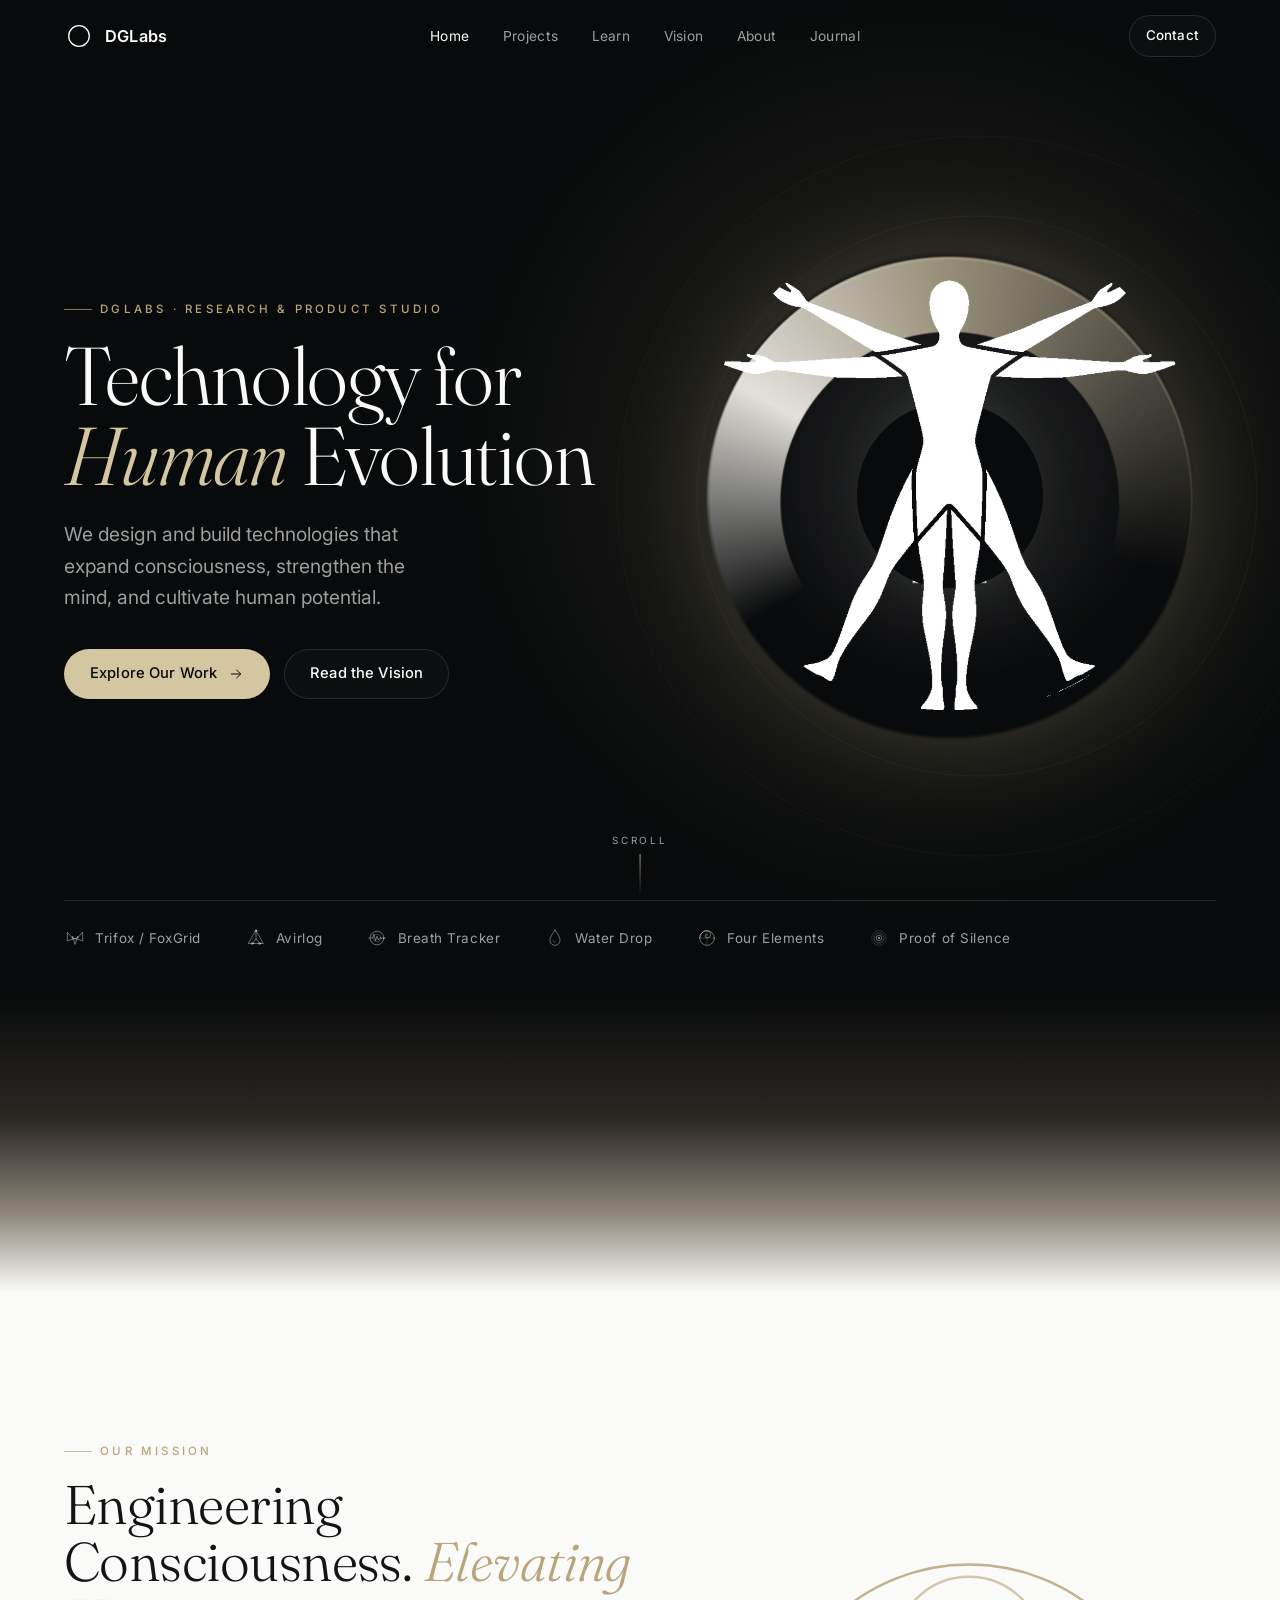
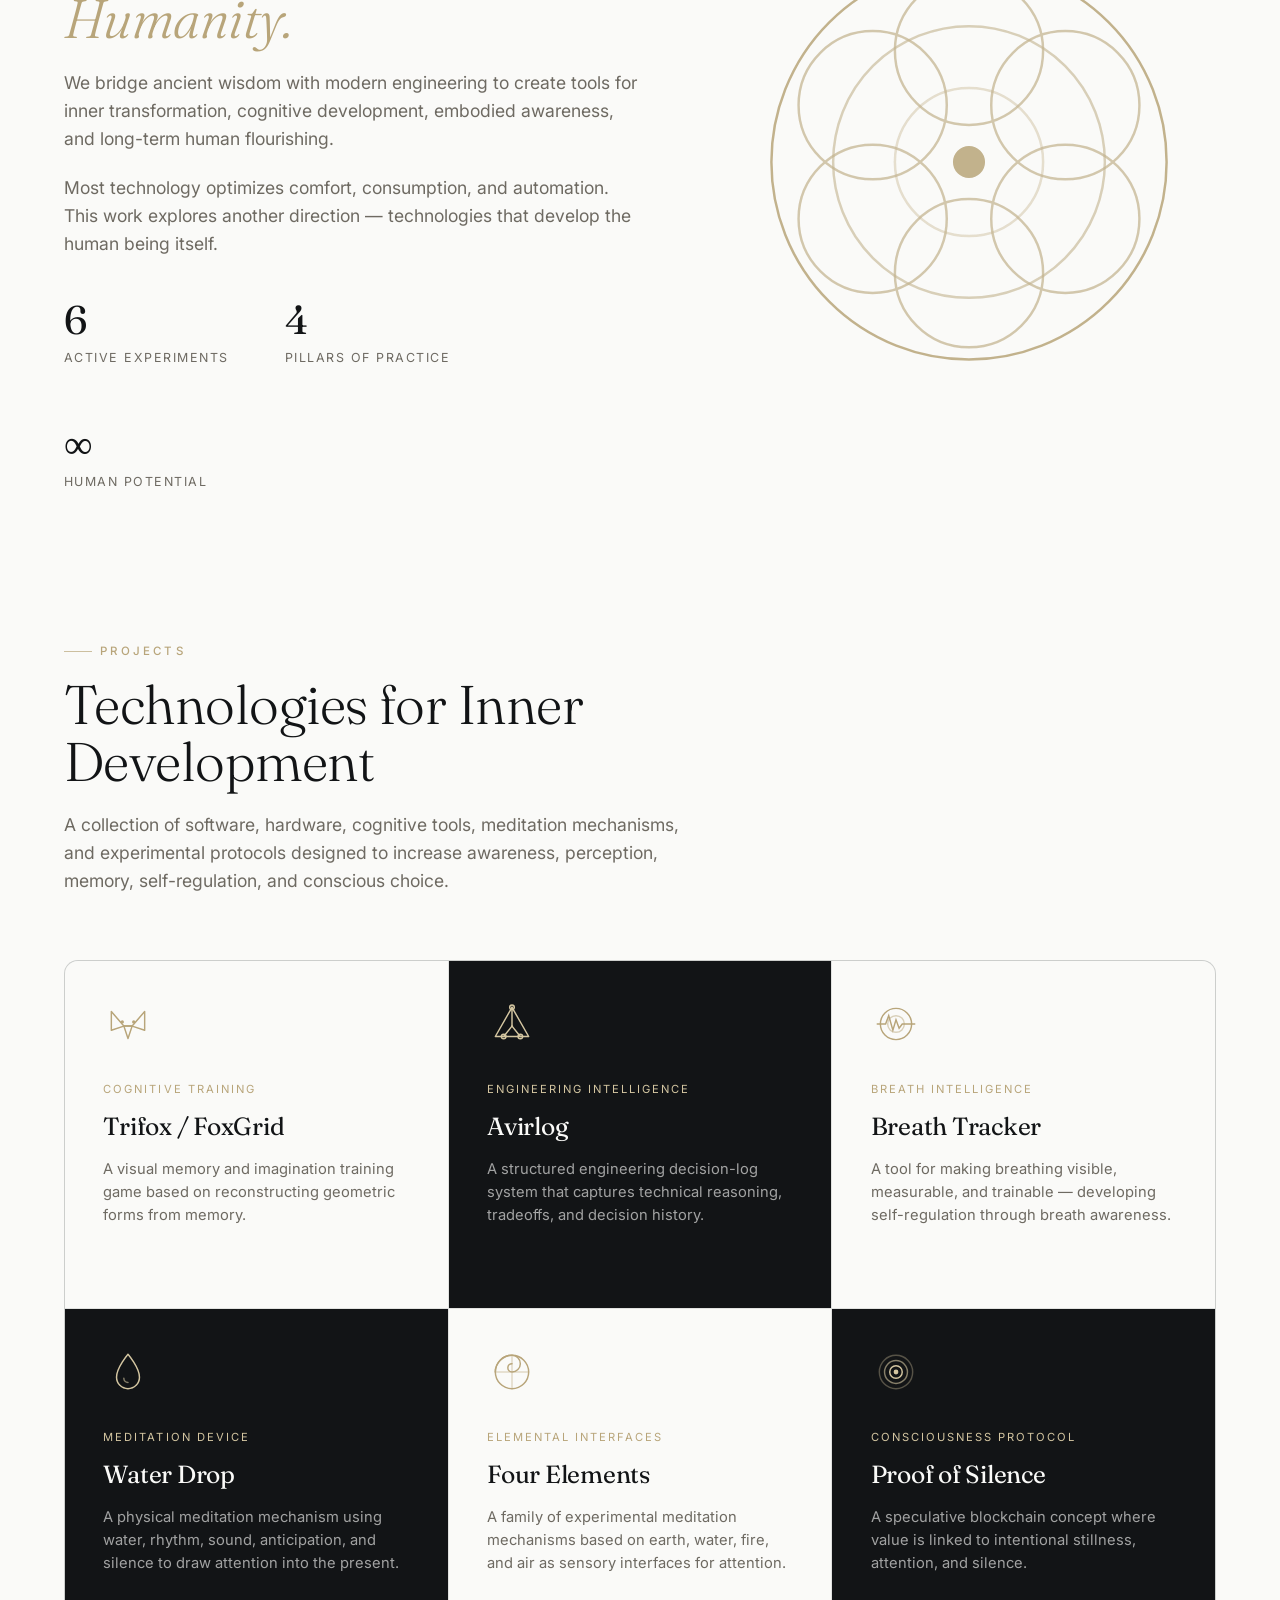
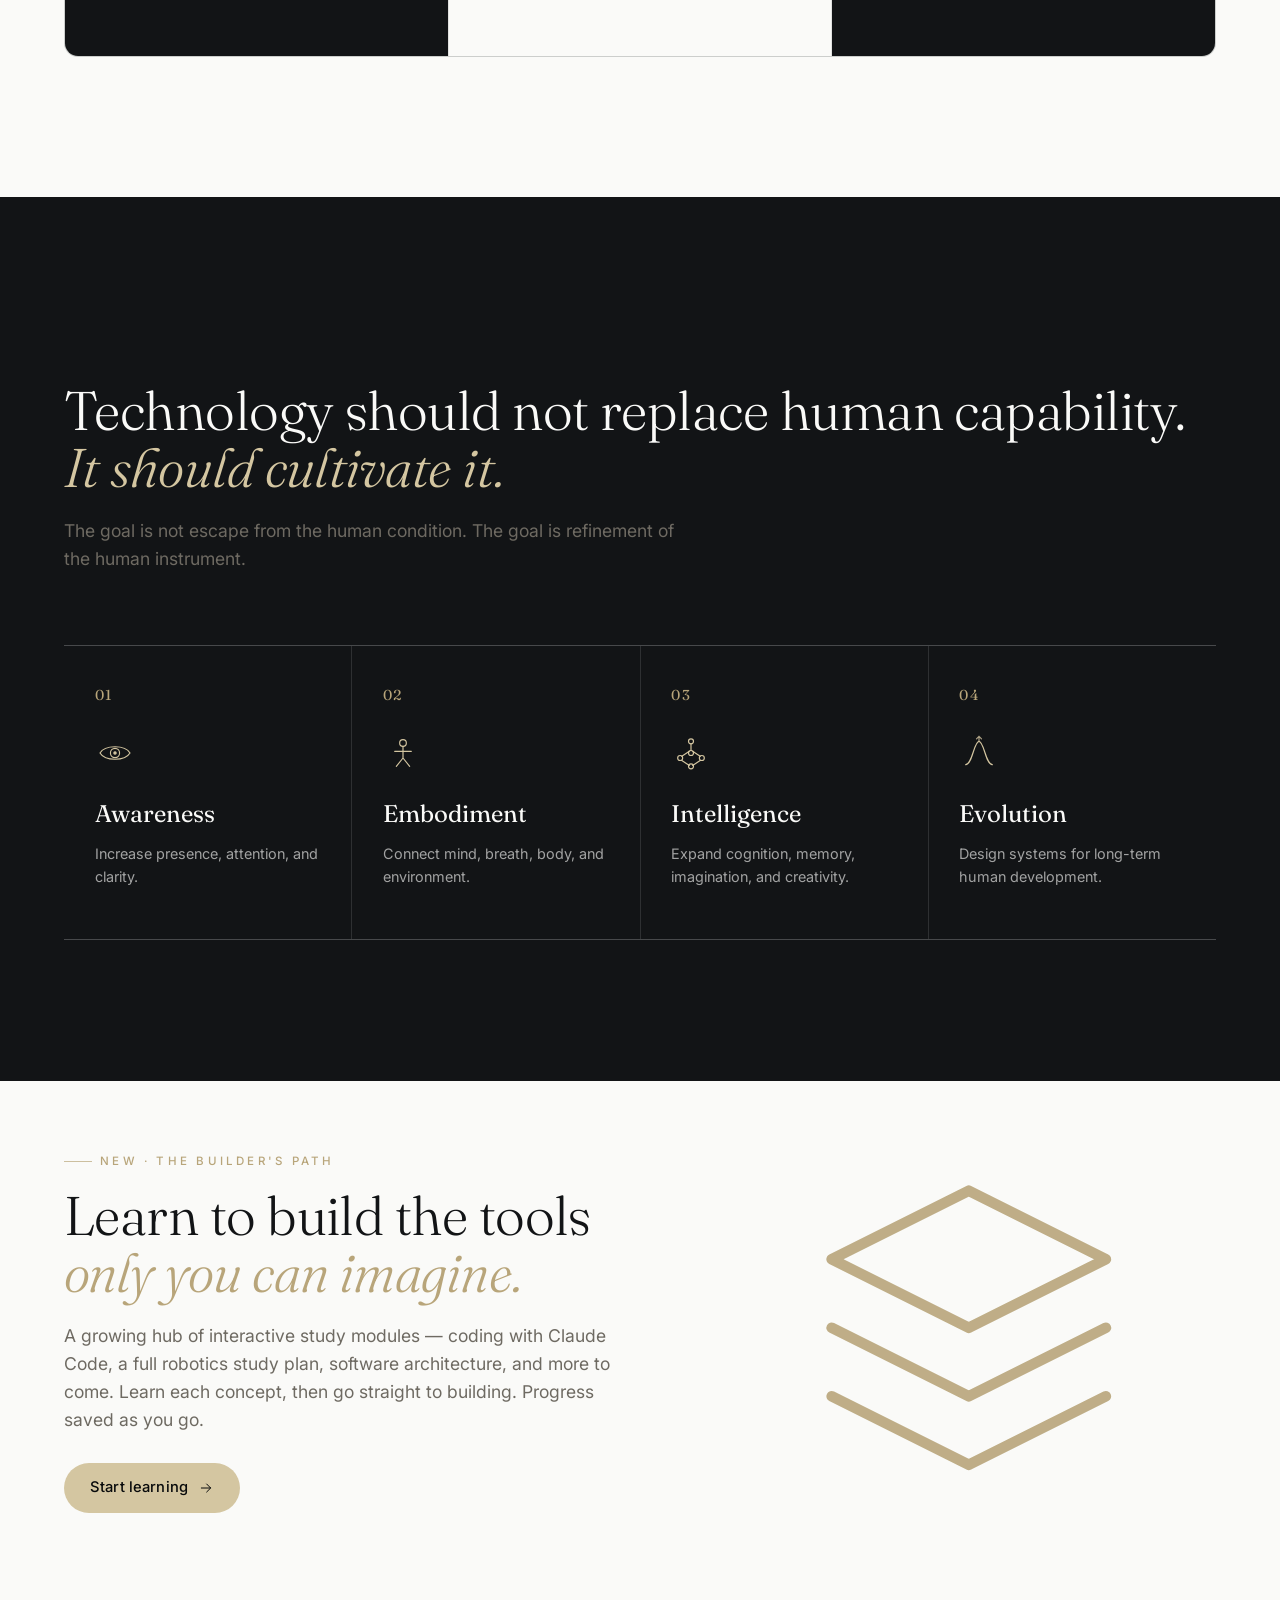
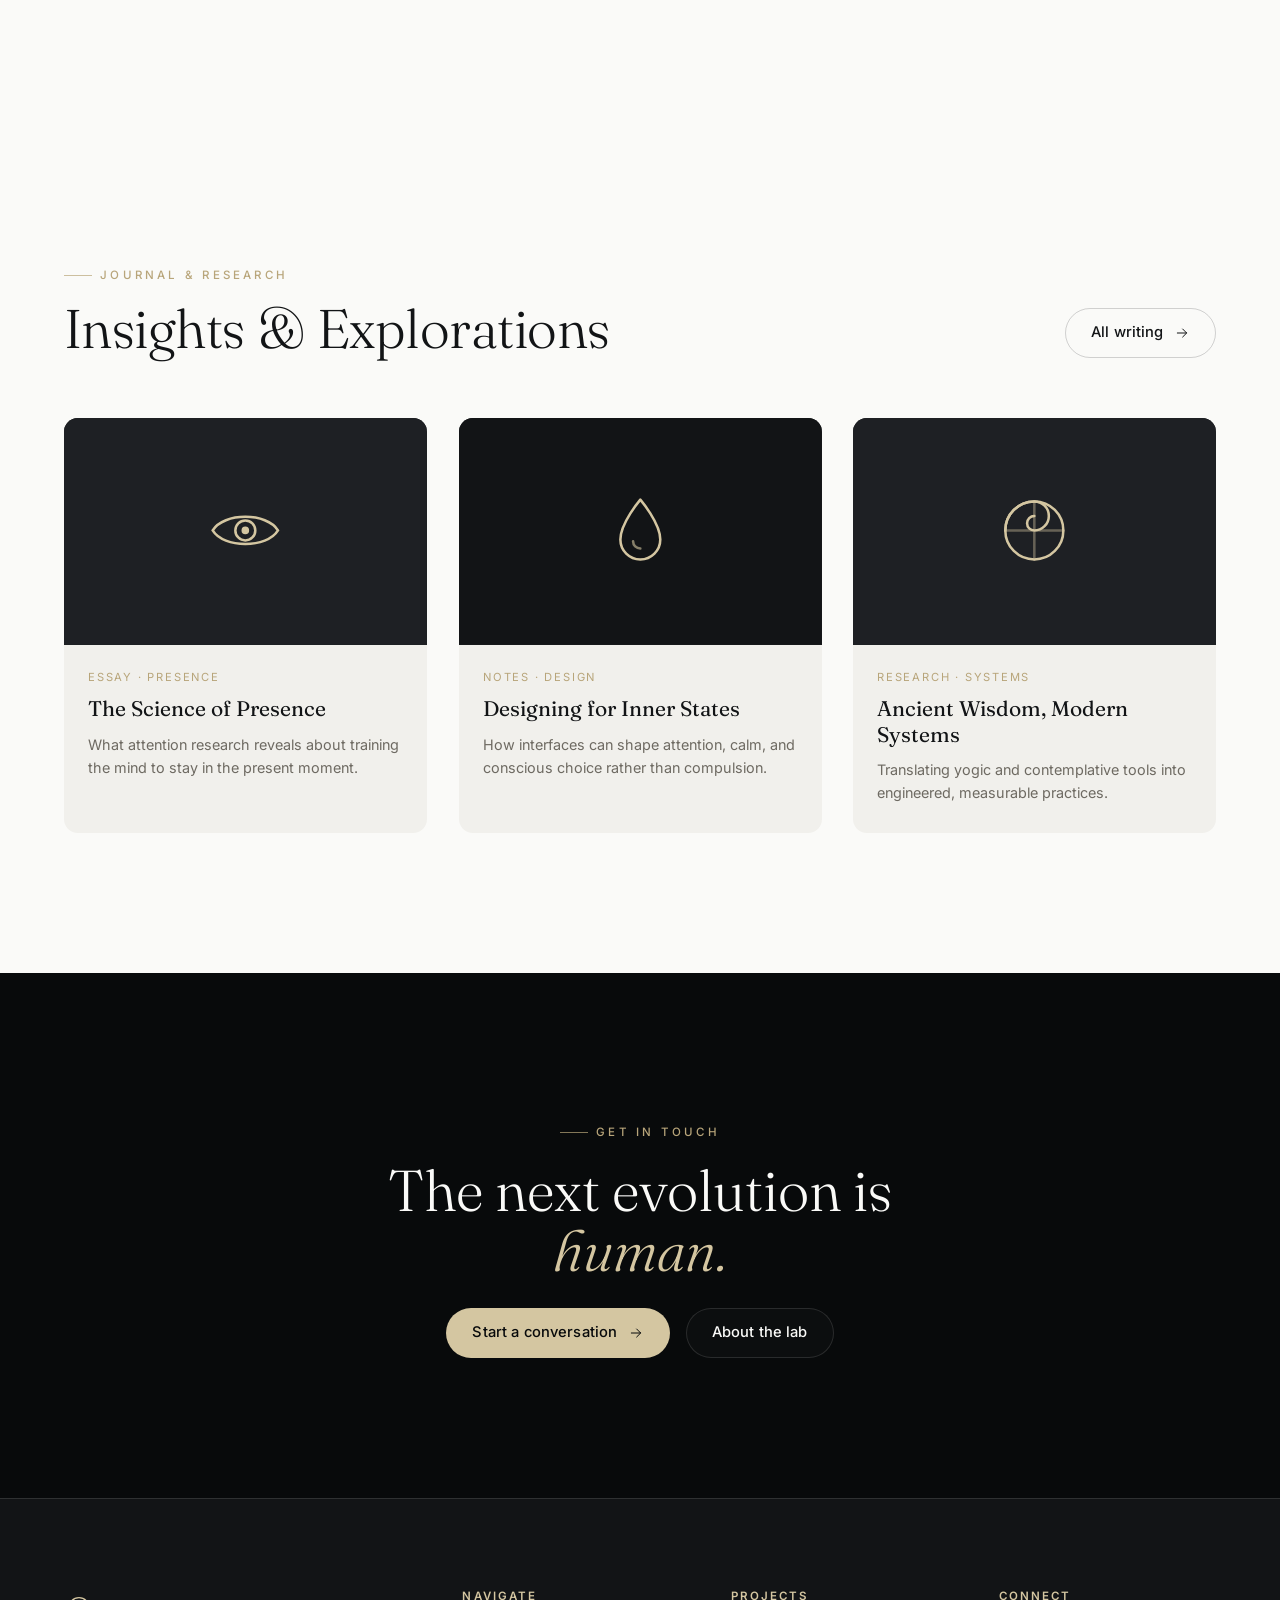
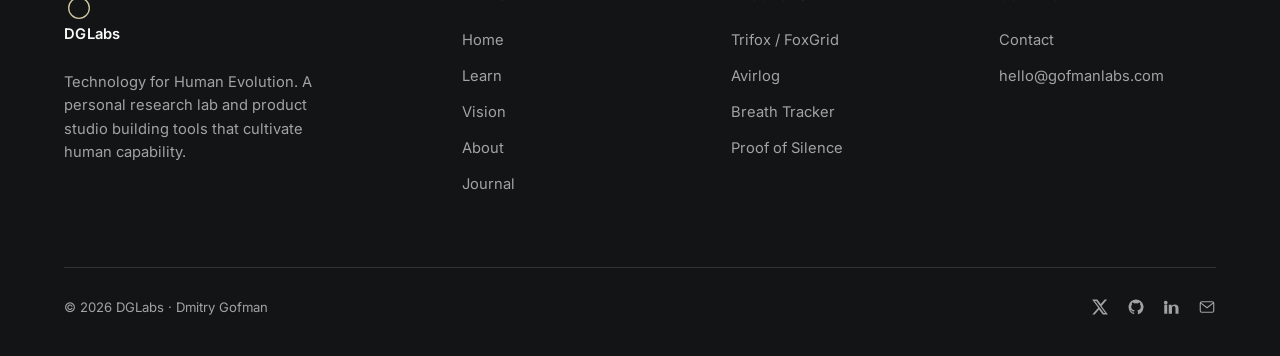
==== commit a575c0d6: "New brand emblem (metallic ring + Vitruvian figure); rebrand to DGLabs - Composite the older metalli" ====
--- a/index.html
+++ b/index.html
@@ -3,10 +3,10 @@
 <head>
 <meta charset="UTF-8" />
 <meta name="viewport" content="width=device-width, initial-scale=1" />
-<title>DMGlabs — Technology for Human Evolution</title>
+<title>DGLabs — Technology for Human Evolution</title>
 <meta name="description" content="A research-driven product studio building technologies for consciousness, cognition, embodiment, and human development." />
 <meta name="theme-color" content="#080A0B" />
-<meta property="og:title" content="DMGlabs — Technology for Human Evolution" />
+<meta property="og:title" content="DGLabs — Technology for Human Evolution" />
 <meta property="og:description" content="A research-driven product studio building technologies for consciousness, cognition, embodiment, and human development." />
 <meta property="og:type" content="website" />
 <link rel="preconnect" href="https://fonts.googleapis.com" />
@@ -20,9 +20,9 @@
 <!-- NAV -->
 <nav class="nav" aria-label="Primary">
   <div class="wrap nav-inner">
-    <a class="brand" href="index.html" aria-label="DMGlabs home">
+    <a class="brand" href="index.html" aria-label="DGLabs home">
       <svg class="mark" aria-hidden="true"><use href="assets/icons.svg#i-mark"/></svg>
-      <span>DMGlabs</span>
+      <span>DGLabs</span>
     </a>
     <ul class="nav-links">
       <li><a href="index.html" class="active">Home</a></li>
@@ -65,7 +65,7 @@
   <div class="wrap">
     <div class="hero-grid">
       <div class="hero-content">
-        <span class="eyebrow reveal in">DMGlabs · Research &amp; Product Studio</span>
+        <span class="eyebrow reveal in">DGLabs · Research &amp; Product Studio</span>
         <h1 class="reveal in d1">Technology for <em>Human</em> Evolution</h1>
         <p class="lede reveal in d2">We design and build technologies that expand consciousness, strengthen the mind, and cultivate human potential.</p>
         <div class="hero-actions reveal in d3">
@@ -75,7 +75,7 @@
       </div>
 
       <div class="eclipse-stage reveal in d2" aria-hidden="true">
-        <img class="hero-logo" src="assets/img/logo-vitruvian.png" alt="" />
+        <img class="hero-logo" src="assets/img/logo-emblem.png" alt="" />
       </div>
     </div>
   </div>
@@ -299,7 +299,7 @@
       <div class="footer-col footer-brand-col">
         <a class="brand" href="index.html">
           <svg class="mark" style="color:var(--gold)" aria-hidden="true"><use href="assets/icons.svg#i-mark"/></svg>
-          <span>DMGlabs</span>
+          <span>DGLabs</span>
         </a>
         <p class="footer-blurb">Technology for Human Evolution. A personal research lab and product studio building tools that cultivate human capability.</p>
       </div>
@@ -326,7 +326,7 @@
       </div>
     </div>
     <div class="footer-bottom">
-      <span>© <span id="year">2026</span> DMGlabs · Dmitry Gofman</span>
+      <span>© <span id="year">2026</span> DGLabs · Dmitry Gofman</span>
       <div class="socials">
         <a href="#" aria-label="X / Twitter"><svg aria-hidden="true"><use href="assets/icons.svg#i-x"/></svg></a>
         <a href="#" aria-label="GitHub"><svg aria-hidden="true"><use href="assets/icons.svg#i-github"/></svg></a>
--- a/assets/css/style.css
+++ b/assets/css/style.css
@@ -390,12 +390,11 @@
   filter: drop-shadow(0 0 22px rgba(250,248,240,0.35));
 }
 
-/* Vitruvian brand logo in the hero (black background drops out via screen) */
+/* Brand emblem in the hero — metallic ring + figure, transparent badge */
 .hero-logo {
-  width: min(88%, 500px);
+  width: min(92%, 520px);
   height: auto;
-  mix-blend-mode: screen;
-  filter: drop-shadow(0 0 46px rgba(212, 198, 161, 0.28));
+  filter: drop-shadow(0 0 54px rgba(212, 198, 161, 0.22));
   animation: logofloat 7s ease-in-out infinite;
 }
 @keyframes logofloat { 0%, 100% { transform: translateY(0); } 50% { transform: translateY(-10px); } }
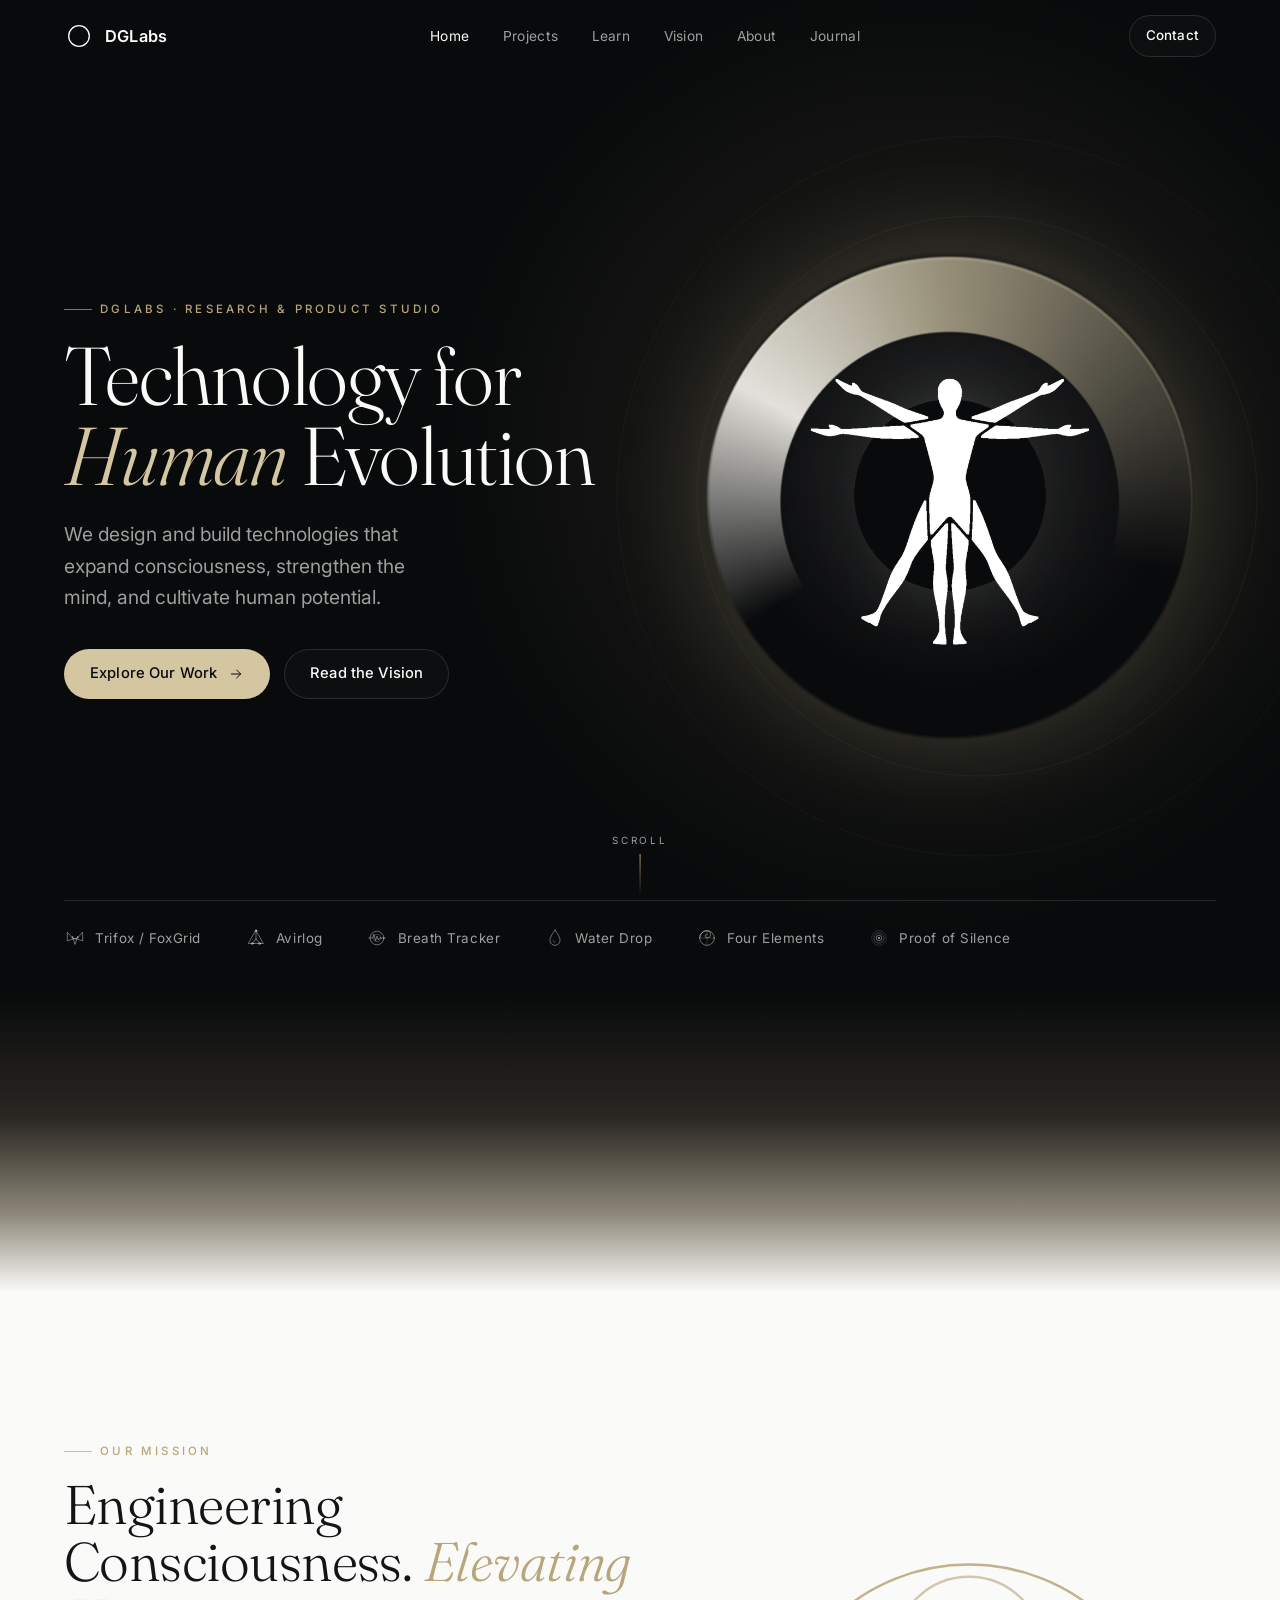
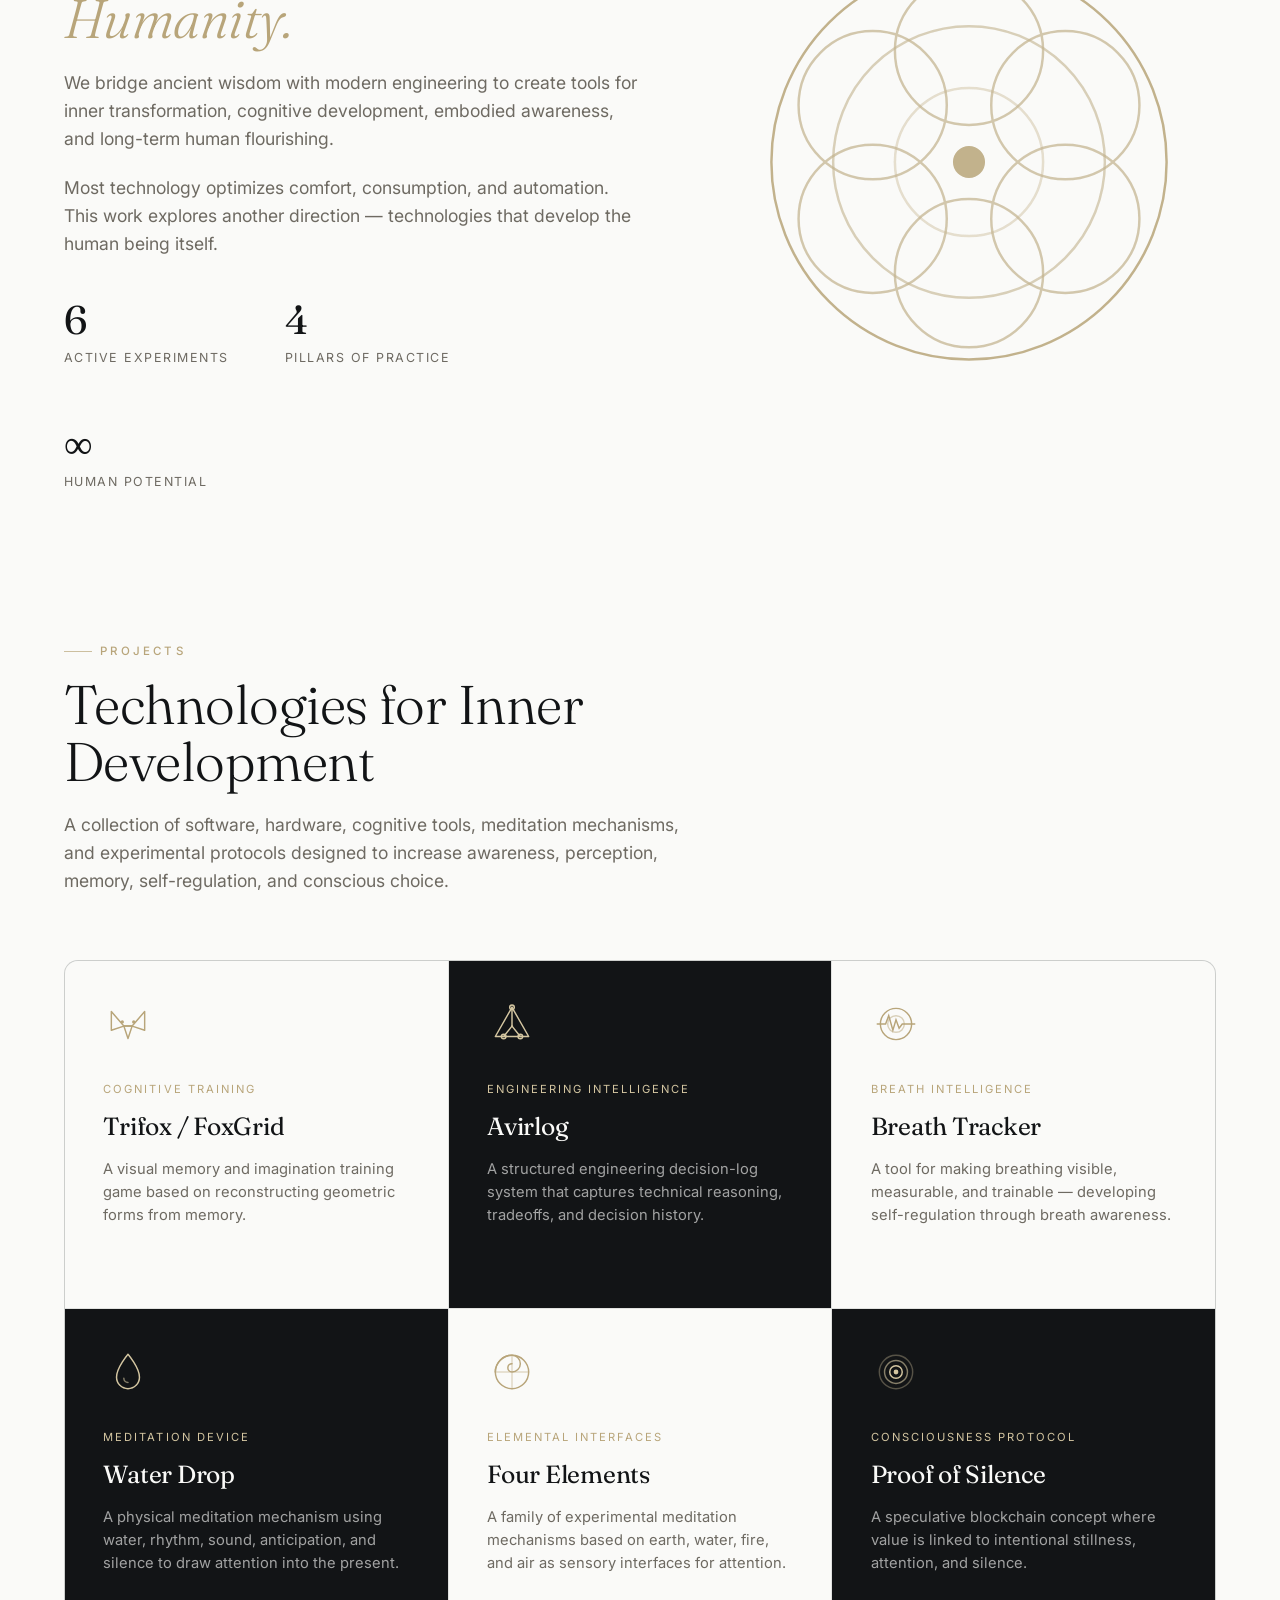
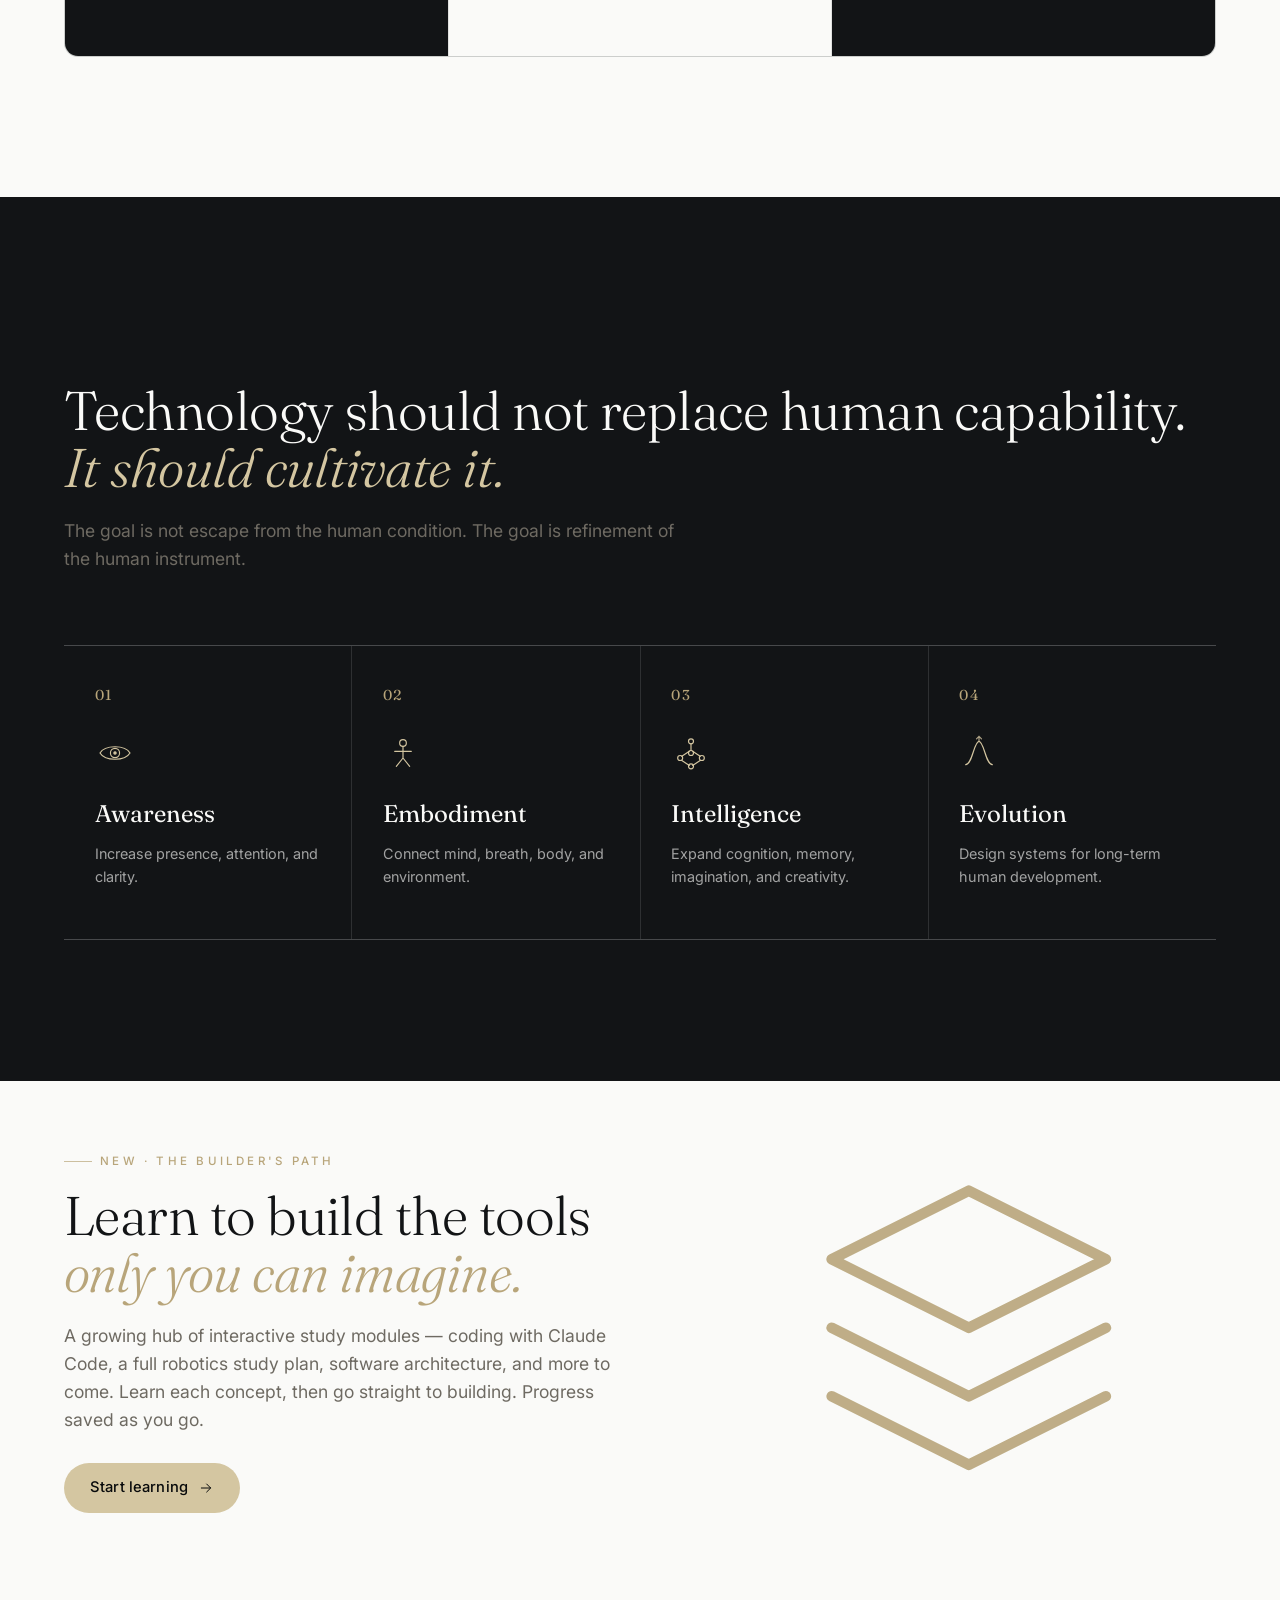
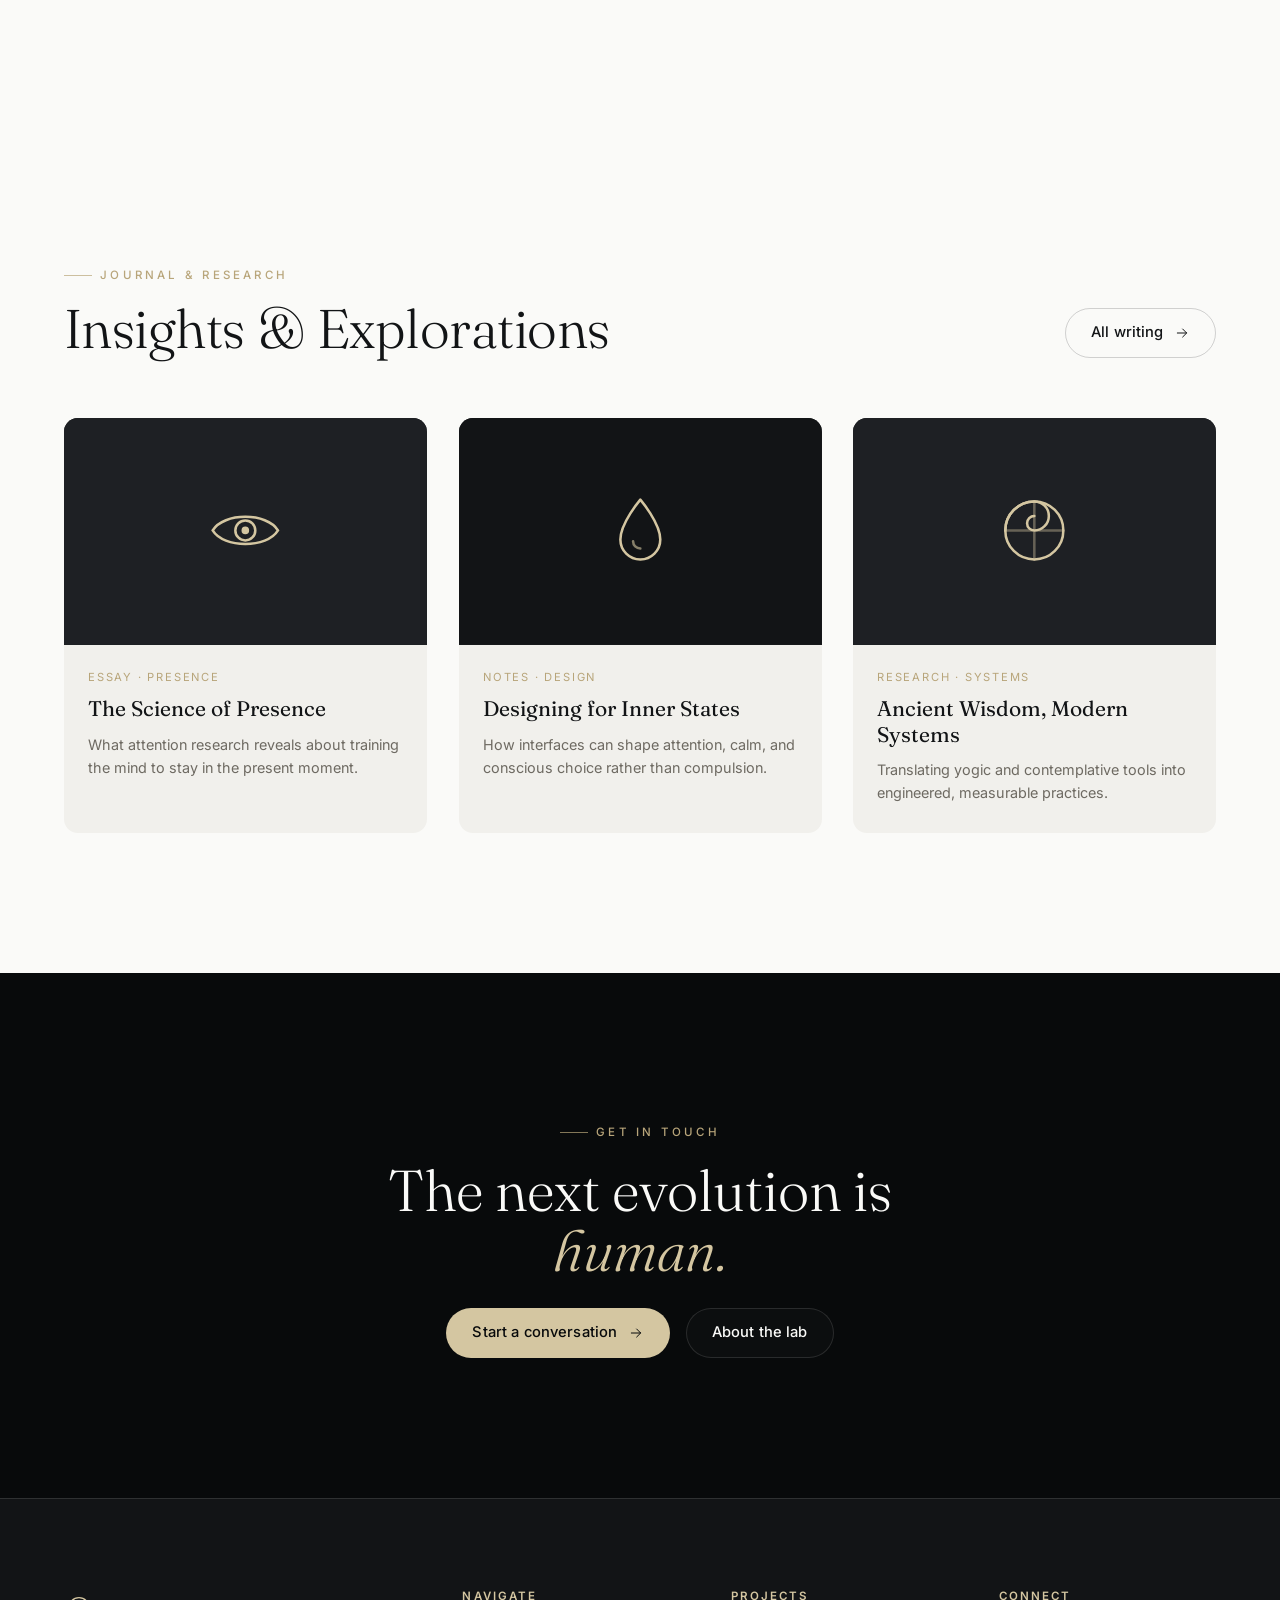
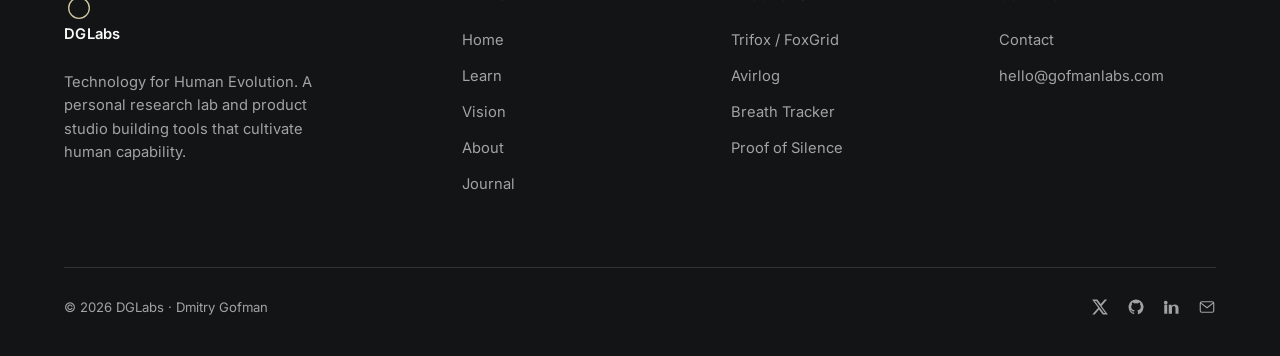
==== commit 85fc2eed: "Cache-bust the hero emblem so browsers fetch the updated image" ====
--- a/index.html
+++ b/index.html
@@ -75,7 +75,7 @@
       </div>
 
       <div class="eclipse-stage reveal in d2" aria-hidden="true">
-        <img class="hero-logo" src="assets/img/logo-emblem.png" alt="" />
+        <img class="hero-logo" src="assets/img/logo-emblem.png?v=6" alt="" />
       </div>
     </div>
   </div>
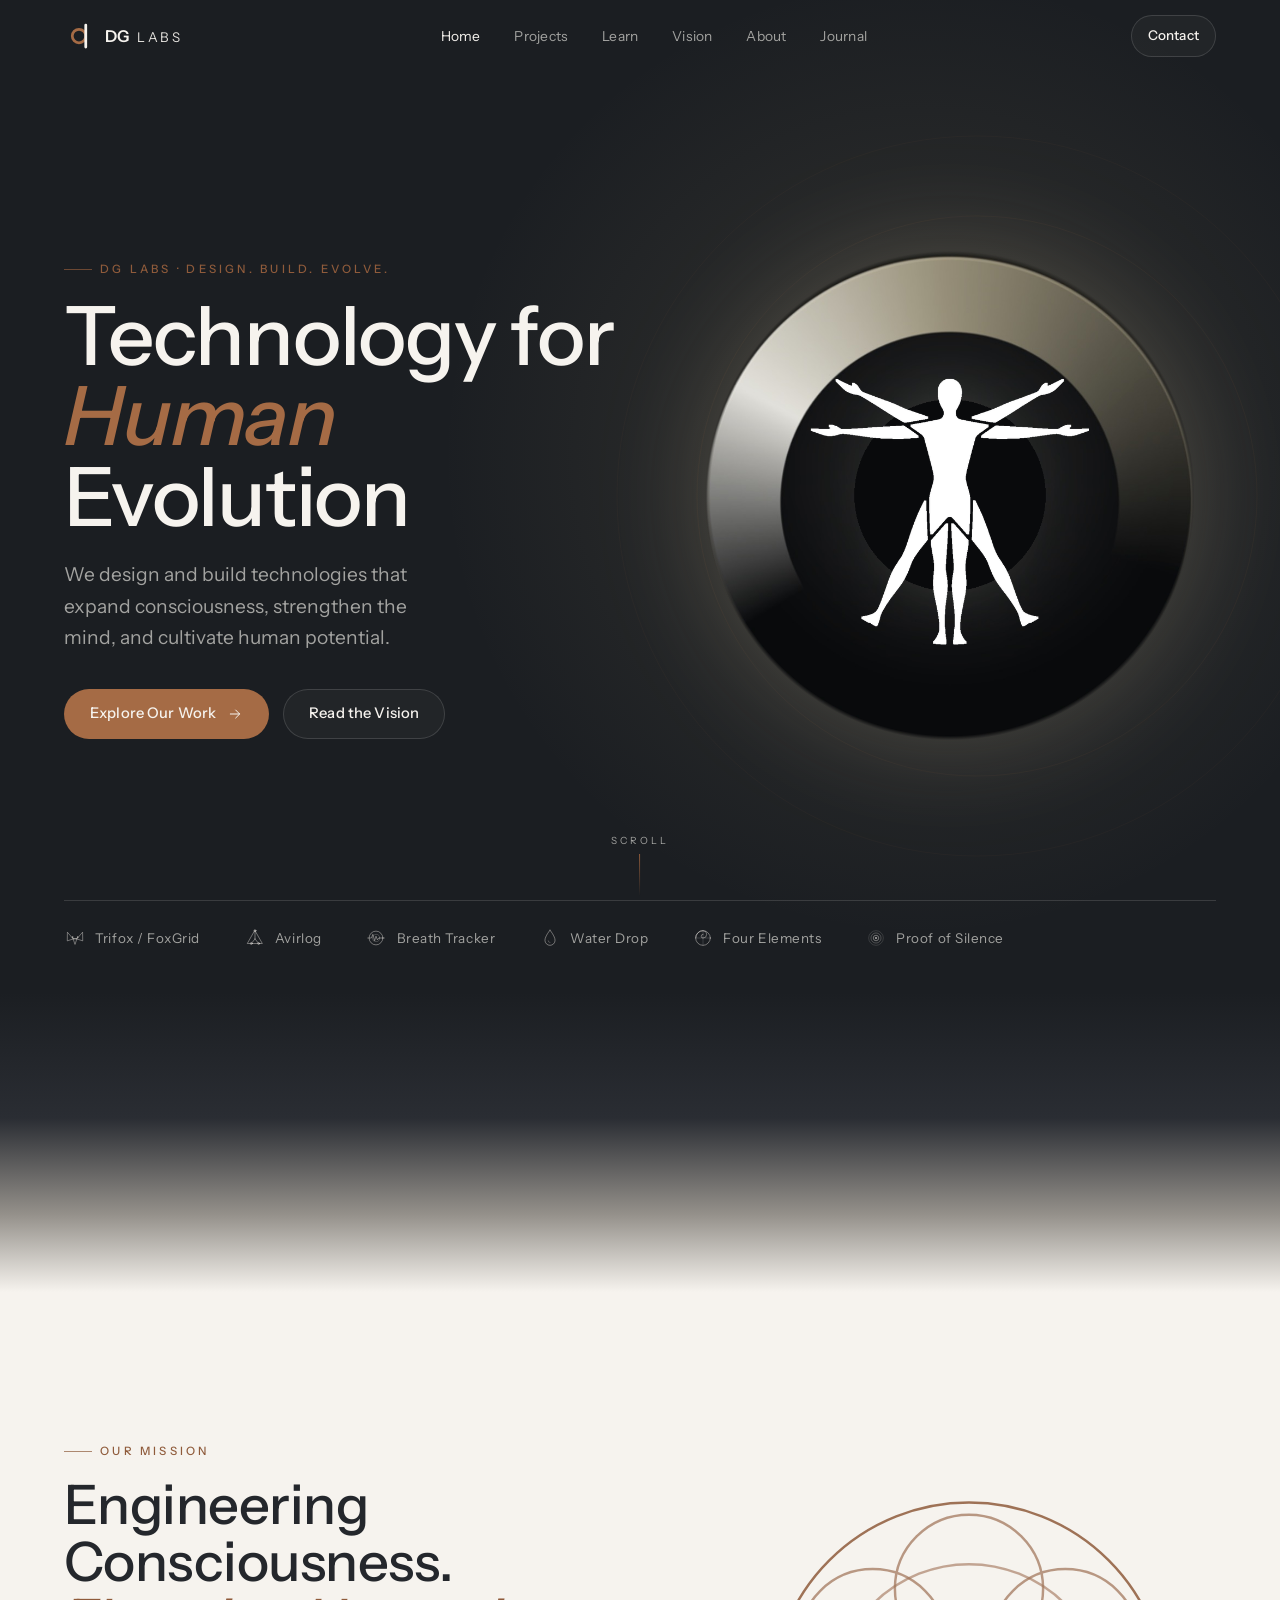
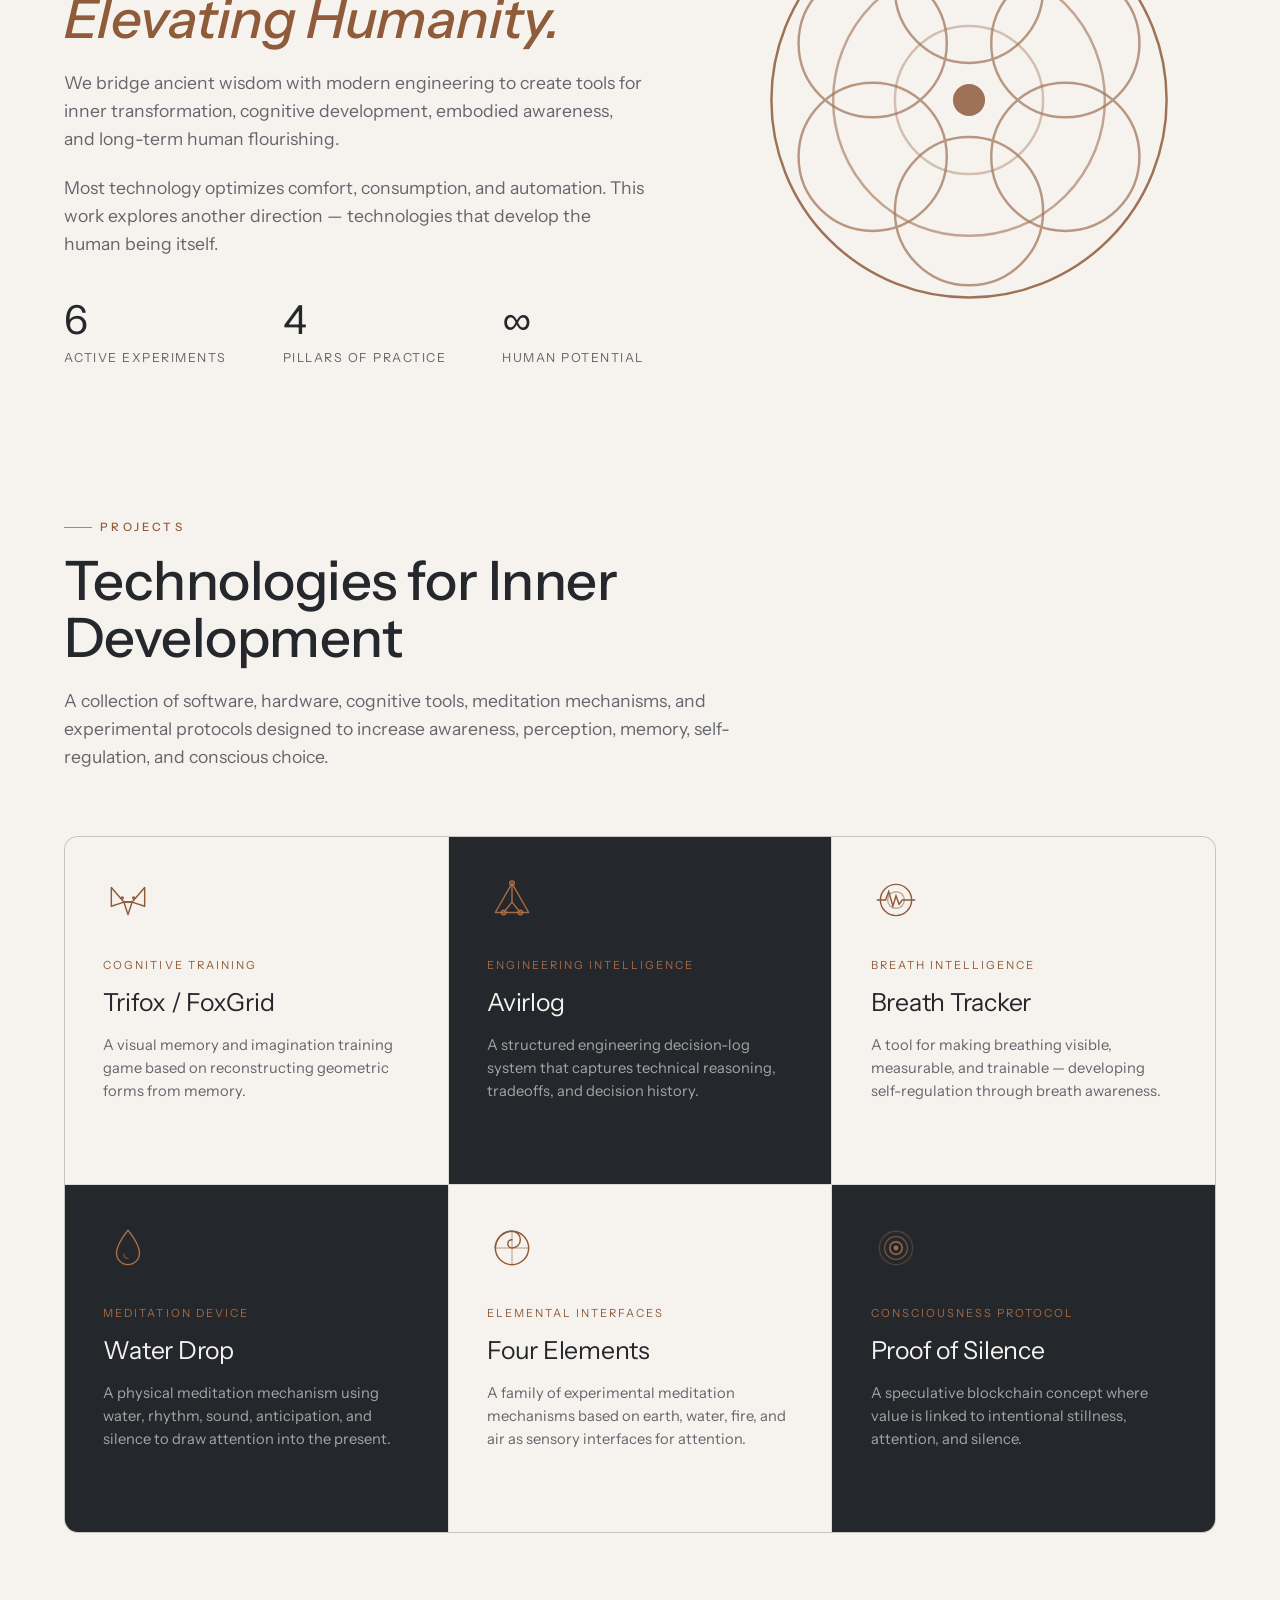
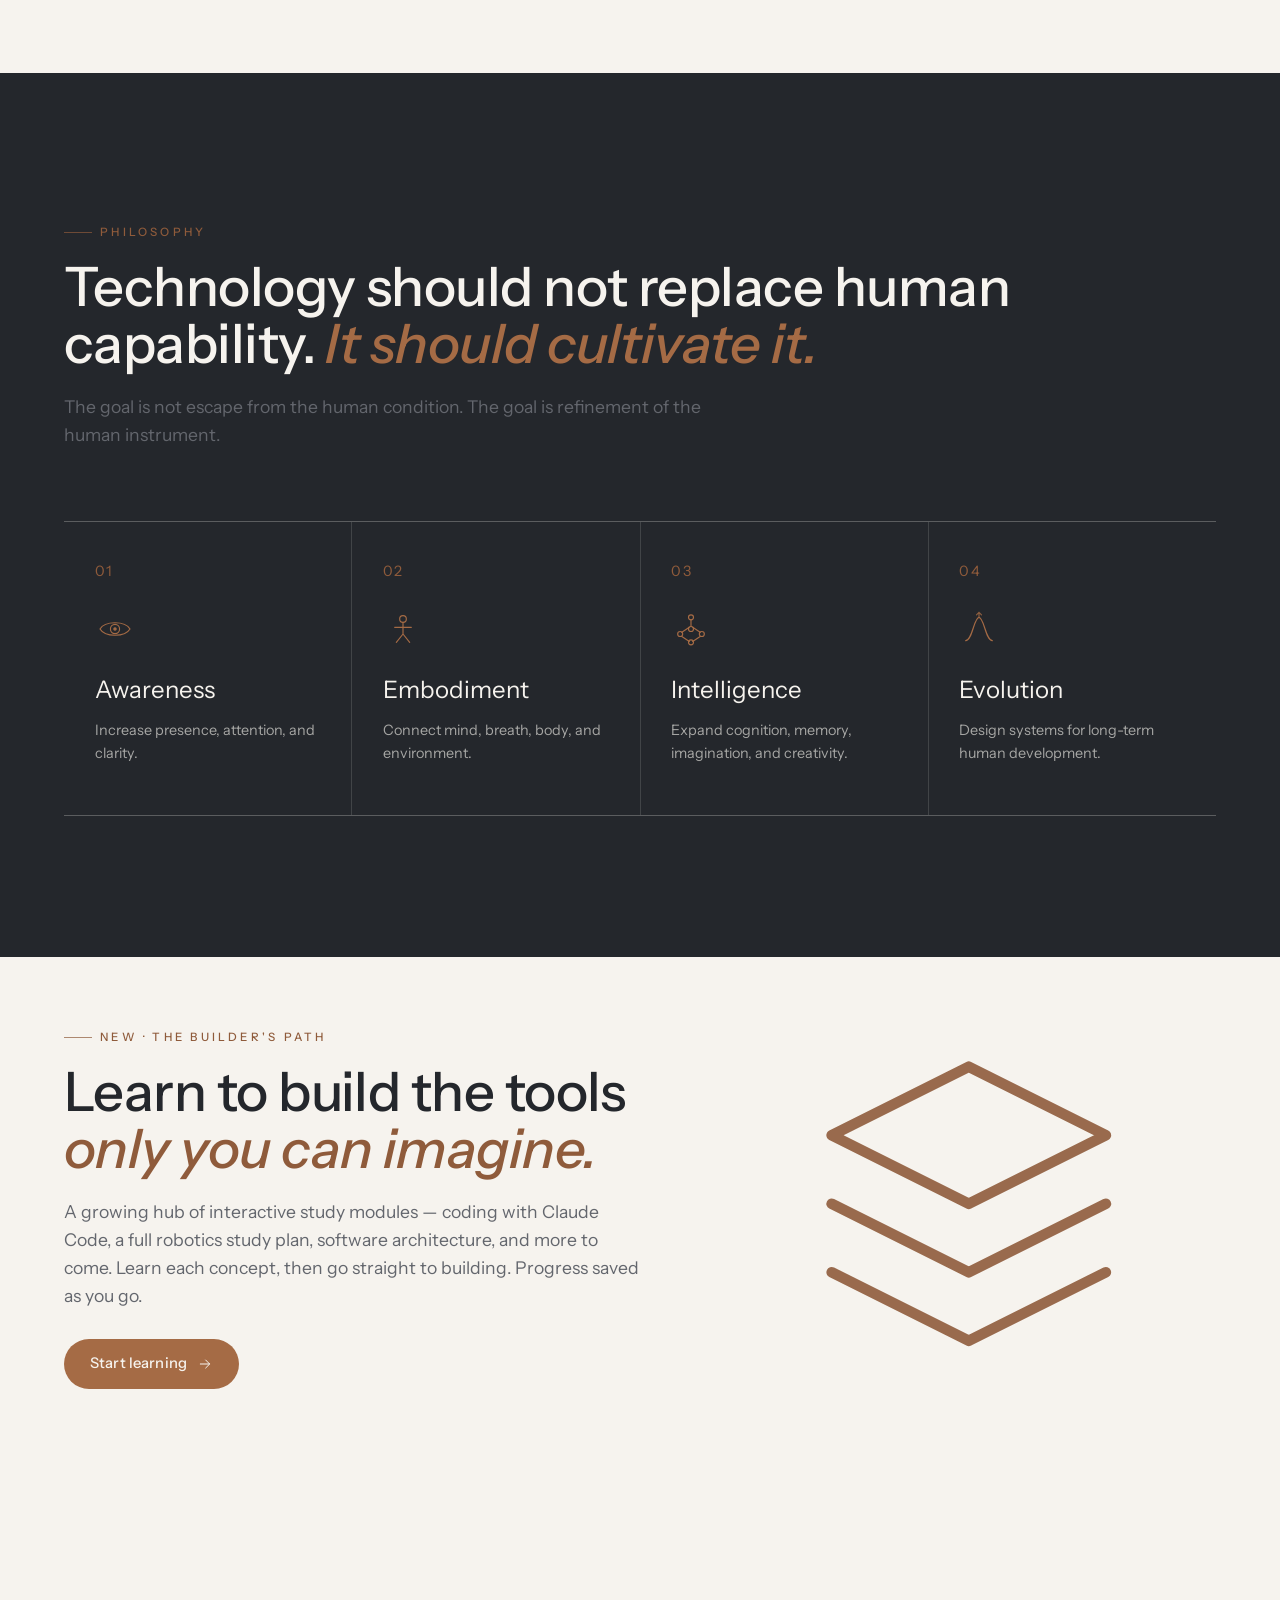
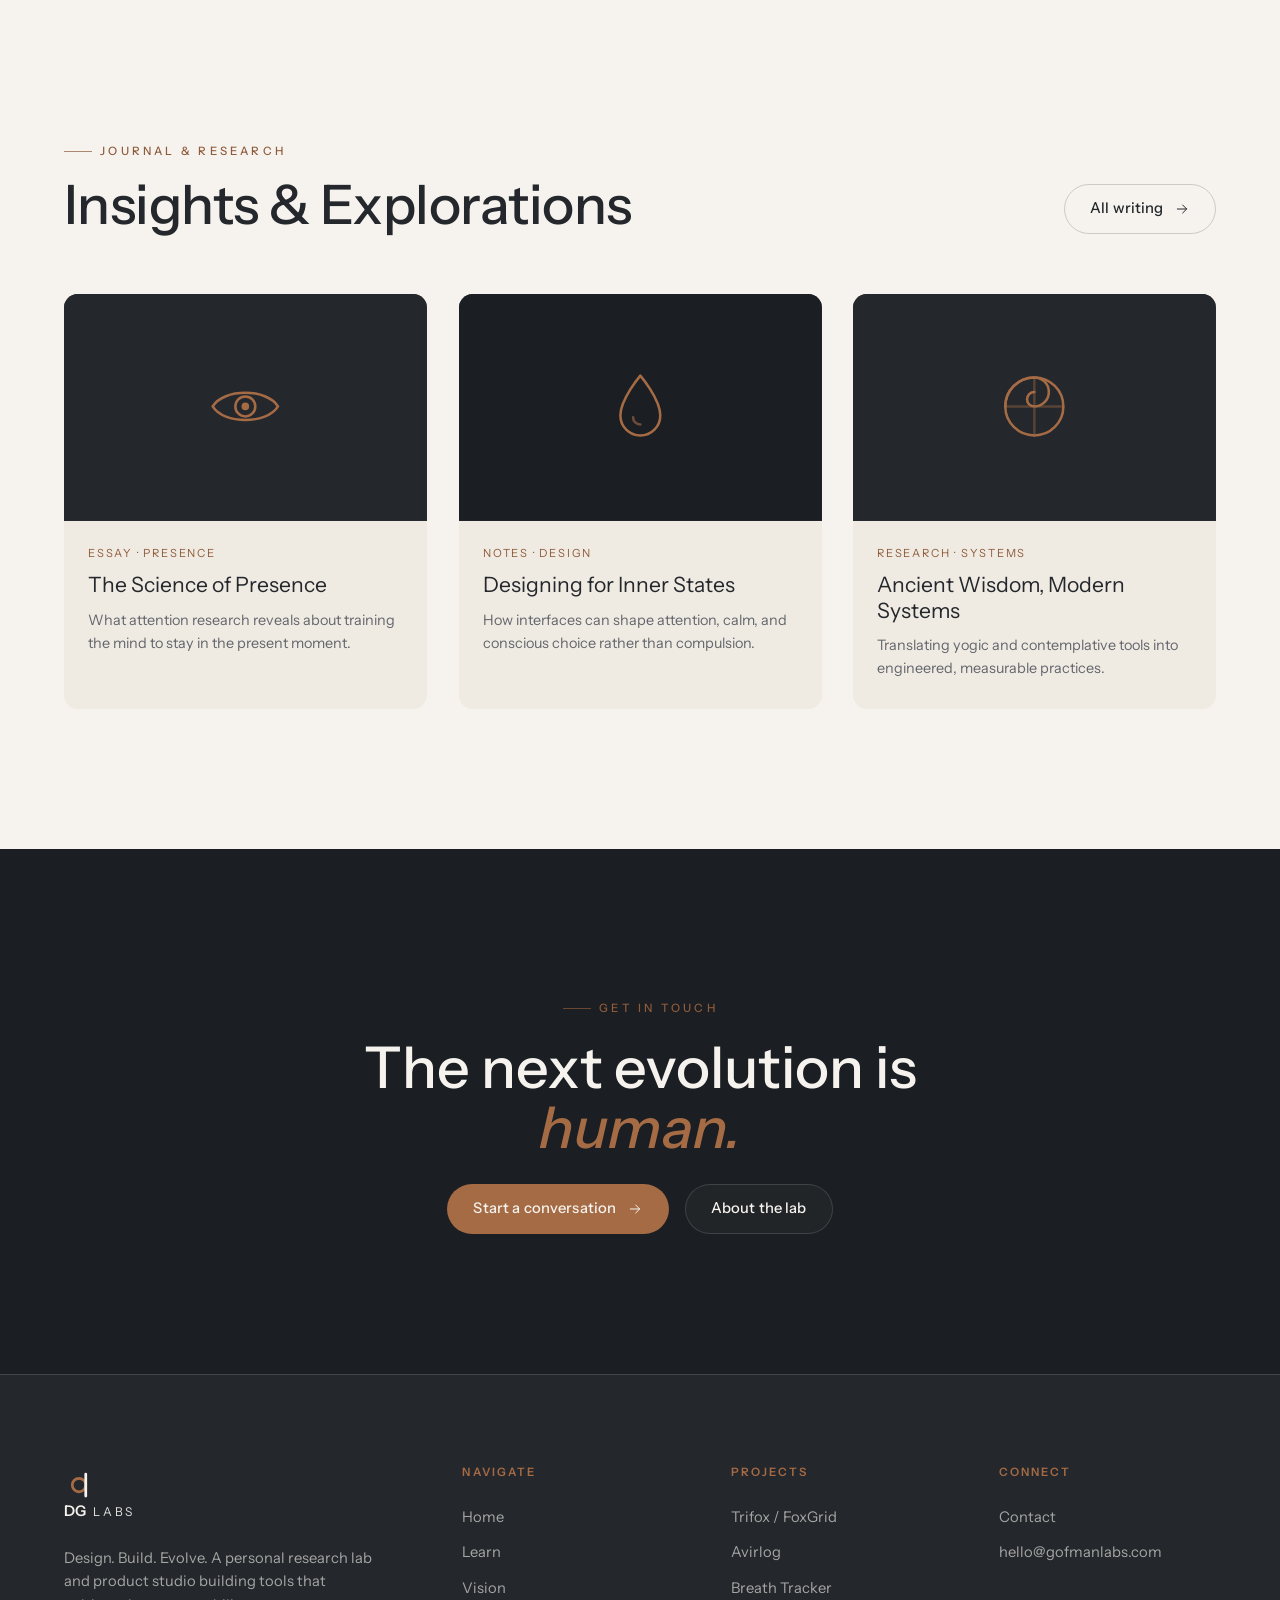
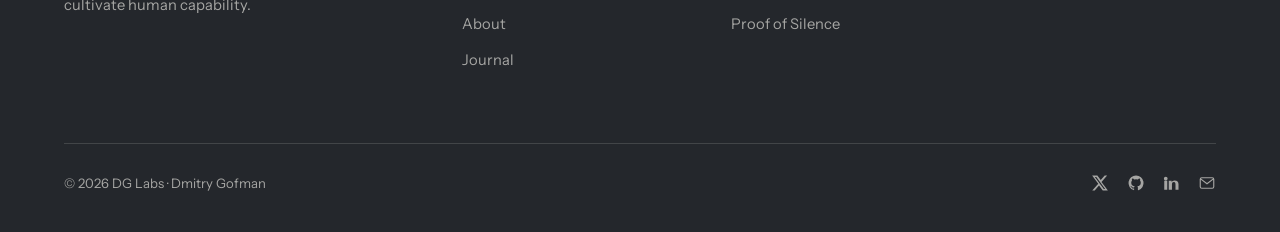
==== commit 1796cd48: "Rebrand to the DG Labs identity system Apply the brand system from the identity spec: - Mark: new dg" ====
--- a/index.html
+++ b/index.html
@@ -3,26 +3,26 @@
 <head>
 <meta charset="UTF-8" />
 <meta name="viewport" content="width=device-width, initial-scale=1" />
-<title>DGLabs — Technology for Human Evolution</title>
+<title>DG Labs — Technology for Human Evolution</title>
 <meta name="description" content="A research-driven product studio building technologies for consciousness, cognition, embodiment, and human development." />
-<meta name="theme-color" content="#080A0B" />
-<meta property="og:title" content="DGLabs — Technology for Human Evolution" />
+<meta name="theme-color" content="#1B1E22" />
+<meta property="og:title" content="DG Labs — Technology for Human Evolution" />
 <meta property="og:description" content="A research-driven product studio building technologies for consciousness, cognition, embodiment, and human development." />
 <meta property="og:type" content="website" />
 <link rel="preconnect" href="https://fonts.googleapis.com" />
 <link rel="preconnect" href="https://fonts.gstatic.com" crossorigin />
-<link href="https://fonts.googleapis.com/css2?family=Fraunces:ital,opsz,wght@0,9..144,300;0,9..144,400;1,9..144,300;1,9..144,400&family=Inter:wght@400;500;600&display=swap" rel="stylesheet" />
+<link href="https://fonts.googleapis.com/css2?family=Instrument+Sans:ital,wght@0,400..700;1,400..700&display=swap" rel="stylesheet" />
 <link rel="stylesheet" href="assets/css/style.css" />
-<link rel="icon" href="data:image/svg+xml,%3Csvg xmlns='http://www.w3.org/2000/svg' viewBox='0 0 32 32'%3E%3Ccircle cx='16' cy='16' r='13' fill='%23080A0B'/%3E%3Cpath d='M16 4a12 12 0 0 0 0 24 9 9 0 0 1 0-24z' fill='%23D4C6A1'/%3E%3C/svg%3E" />
+<link rel="icon" href="data:image/svg+xml,%3Csvg xmlns='http://www.w3.org/2000/svg' viewBox='0 0 120 120'%3E%3Crect width='120' height='120' rx='27' fill='%231B1E22'/%3E%3Cg fill='none' stroke-linecap='round'%3E%3Ccircle cx='60' cy='60' r='27' stroke='%23A56B45' stroke-width='11'/%3E%3Cline x1='87' y1='16' x2='87' y2='104' stroke='%23F6F3EE' stroke-width='11'/%3E%3C/g%3E%3C/svg%3E" />
 </head>
 <body>
 
 <!-- NAV -->
 <nav class="nav" aria-label="Primary">
   <div class="wrap nav-inner">
-    <a class="brand" href="index.html" aria-label="DGLabs home">
+    <a class="brand" href="index.html" aria-label="DG Labs home">
       <svg class="mark" aria-hidden="true"><use href="assets/icons.svg#i-mark"/></svg>
-      <span>DGLabs</span>
+      <span>DG<span class="wm-labs">LABS</span></span>
     </a>
     <ul class="nav-links">
       <li><a href="index.html" class="active">Home</a></li>
@@ -49,13 +49,13 @@
   <a href="about.html">About</a>
   <a href="journal.html">Journal</a>
   <a href="contact.html">Contact</a>
-  <p class="mm-foot">Technology for Human Evolution</p>
+  <p class="mm-foot">Design. Build. Evolve.</p>
 </div>
 
 <!-- HERO -->
 <header class="hero">
   <div class="hero-glow" aria-hidden="true"></div>
-  <svg class="hero-rings" viewBox="0 0 760 760" aria-hidden="true" fill="none" stroke="#B8A57A">
+  <svg class="hero-rings" viewBox="0 0 760 760" aria-hidden="true" fill="none" stroke="#A56B45">
     <circle cx="380" cy="380" r="360" opacity="0.10"/>
     <circle cx="380" cy="380" r="280" opacity="0.14"/>
     <circle cx="380" cy="380" r="200" opacity="0.18"/>
@@ -65,7 +65,7 @@
   <div class="wrap">
     <div class="hero-grid">
       <div class="hero-content">
-        <span class="eyebrow reveal in">DGLabs · Research &amp; Product Studio</span>
+        <span class="eyebrow reveal in">DG Labs · Design. Build. Evolve.</span>
         <h1 class="reveal in d1">Technology for <em>Human</em> Evolution</h1>
         <p class="lede reveal in d2">We design and build technologies that expand consciousness, strengthen the mind, and cultivate human potential.</p>
         <div class="hero-actions reveal in d3">
@@ -253,7 +253,7 @@
 
     <div class="journal-grid">
       <a class="article reveal d1" href="journal.html">
-        <div class="article-thumb"><svg viewBox="0 0 200 125" preserveAspectRatio="xMidYMid slice" style="color:var(--gold)"><rect width="200" height="125" fill="#1E2024"/><use href="assets/icons.svg#i-awareness" x="76" y="38" width="48" height="48"/></svg></div>
+        <div class="article-thumb"><svg viewBox="0 0 200 125" preserveAspectRatio="xMidYMid slice" style="color:var(--gold)"><rect width="200" height="125" fill="#24272C"/><use href="assets/icons.svg#i-awareness" x="76" y="38" width="48" height="48"/></svg></div>
         <div class="article-body">
           <div class="article-meta">Essay · Presence</div>
           <h3>The Science of Presence</h3>
@@ -261,7 +261,7 @@
         </div>
       </a>
       <a class="article reveal d2" href="journal.html">
-        <div class="article-thumb"><svg viewBox="0 0 200 125" preserveAspectRatio="xMidYMid slice" style="color:var(--gold)"><rect width="200" height="125" fill="#121416"/><use href="assets/icons.svg#i-water" x="76" y="38" width="48" height="48"/></svg></div>
+        <div class="article-thumb"><svg viewBox="0 0 200 125" preserveAspectRatio="xMidYMid slice" style="color:var(--gold)"><rect width="200" height="125" fill="#1B1E22"/><use href="assets/icons.svg#i-water" x="76" y="38" width="48" height="48"/></svg></div>
         <div class="article-body">
           <div class="article-meta">Notes · Design</div>
           <h3>Designing for Inner States</h3>
@@ -269,7 +269,7 @@
         </div>
       </a>
       <a class="article reveal d3" href="journal.html">
-        <div class="article-thumb"><svg viewBox="0 0 200 125" preserveAspectRatio="xMidYMid slice" style="color:var(--gold)"><rect width="200" height="125" fill="#1E2024"/><use href="assets/icons.svg#i-elements" x="76" y="38" width="48" height="48"/></svg></div>
+        <div class="article-thumb"><svg viewBox="0 0 200 125" preserveAspectRatio="xMidYMid slice" style="color:var(--gold)"><rect width="200" height="125" fill="#24272C"/><use href="assets/icons.svg#i-elements" x="76" y="38" width="48" height="48"/></svg></div>
         <div class="article-body">
           <div class="article-meta">Research · Systems</div>
           <h3>Ancient Wisdom, Modern Systems</h3>
@@ -298,10 +298,10 @@
     <div class="footer-top">
       <div class="footer-col footer-brand-col">
         <a class="brand" href="index.html">
-          <svg class="mark" style="color:var(--gold)" aria-hidden="true"><use href="assets/icons.svg#i-mark"/></svg>
-          <span>DGLabs</span>
+          <svg class="mark" aria-hidden="true"><use href="assets/icons.svg#i-mark"/></svg>
+          <span>DG<span class="wm-labs">LABS</span></span>
         </a>
-        <p class="footer-blurb">Technology for Human Evolution. A personal research lab and product studio building tools that cultivate human capability.</p>
+        <p class="footer-blurb">Design. Build. Evolve. A personal research lab and product studio building tools that cultivate human capability.</p>
       </div>
       <div class="footer-col">
         <h4>Navigate</h4>
@@ -326,7 +326,7 @@
       </div>
     </div>
     <div class="footer-bottom">
-      <span>© <span id="year">2026</span> DGLabs · Dmitry Gofman</span>
+      <span>© <span id="year">2026</span> DG Labs · Dmitry Gofman</span>
       <div class="socials">
         <a href="#" aria-label="X / Twitter"><svg aria-hidden="true"><use href="assets/icons.svg#i-x"/></svg></a>
         <a href="#" aria-label="GitHub"><svg aria-hidden="true"><use href="assets/icons.svg#i-github"/></svg></a>
--- a/assets/css/style.css
+++ b/assets/css/style.css
@@ -1,40 +1,40 @@
 /* =========================================================================
-   GOFMAN LABS — Design System
-   Technology for Human Evolution
+   DG LABS — Design System
+   Design. Build. Evolve.
    ========================================================================= */
 
 /* ----------------------------------------------------------------------- */
 /*  Tokens                                                                  */
 /* ----------------------------------------------------------------------- */
 :root {
-  /* Darks */
-  --near-black: #080A0B;
-  --charcoal:   #121416;
-  --graphite:   #1E2024;
-
-  /* Lights */
-  --ivory:      #FAFAF8;
-  --stone:      #F1F0EC;
-  --warm-gray:  #DCD8CC;
-
-  /* Accents */
-  --gold:       #D4C6A1;
-  --bronze:     #B8A57A;
-  --sand:       #E6DCCB;
+  /* Darks — brand graphite family */
+  --near-black: #1B1E22;
+  --charcoal:   #24272C;
+  --graphite:   #2C3036;
+
+  /* Lights — paper family */
+  --ivory:      #F6F3EE;
+  --stone:      #EFEAE2;
+  --warm-gray:  #DDD7CD;
+
+  /* Accent — copper: PCB traces and workshop material at once */
+  --gold:       #A56B45;
+  --bronze:     #8F5B3B;
+  --sand:       #C68B60;
 
   /* Text */
-  --text-dark:  #121416;
-  --text-light: #FAFAF8;
-  --text-muted: #6E6A62;
-  --text-muted-light: rgba(250, 250, 248, 0.62);
+  --text-dark:  #24272C;
+  --text-light: #F6F3EE;
+  --text-muted: #63666D;
+  --text-muted-light: rgba(246, 243, 238, 0.62);
 
   /* Lines */
-  --line-dark:  rgba(18, 20, 22, 0.10);
-  --line-light: rgba(250, 250, 248, 0.12);
-
-  /* Type */
-  --serif: 'Fraunces', 'Times New Roman', Georgia, serif;
-  --sans:  'Inter', -apple-system, BlinkMacSystemFont, 'Segoe UI', sans-serif;
+  --line-dark:  rgba(36, 39, 44, 0.12);
+  --line-light: rgba(246, 243, 238, 0.14);
+
+  /* Type — Instrument Sans: a precise contemporary grotesk */
+  --serif: 'Instrument Sans', -apple-system, 'Helvetica Neue', Arial, sans-serif;
+  --sans:  'Instrument Sans', -apple-system, 'Helvetica Neue', Arial, sans-serif;
 
   /* Layout */
   --maxw: 1280px;
@@ -73,7 +73,7 @@
 button { font-family: inherit; cursor: pointer; }
 ul { list-style: none; }
 
-::selection { background: var(--bronze); color: var(--near-black); }
+::selection { background: var(--gold); color: var(--ivory); }
 
 /* ----------------------------------------------------------------------- */
 /*  Helpers                                                                 */
@@ -147,14 +147,14 @@
 
 .btn-gold {
   background: var(--gold);
-  color: var(--near-black);
+  color: var(--ivory);
 }
 .btn-gold:hover { background: var(--sand); transform: translateY(-2px); }
 
 .btn-ghost-light {
   border-color: var(--line-light);
   color: var(--text-light);
-  background: rgba(250,250,248,0.02);
+  background: rgba(246,243,238,0.03);
 }
 .btn-ghost-light:hover { border-color: var(--gold); color: var(--gold); }
 
@@ -182,14 +182,14 @@
   height: 72px;
 }
 .nav.scrolled {
-  background: rgba(8, 10, 11, 0.72);
+  background: rgba(27, 30, 34, 0.78);
   backdrop-filter: saturate(140%) blur(14px);
   -webkit-backdrop-filter: saturate(140%) blur(14px);
   border-bottom-color: var(--line-light);
 }
 /* light variant once scrolled onto light body */
 .nav.on-light.scrolled {
-  background: rgba(250, 250, 248, 0.82);
+  background: rgba(246, 243, 238, 0.86);
   border-bottom-color: var(--line-dark);
 }
 
@@ -264,7 +264,7 @@
   font-size: clamp(2rem, 9vw, 3.2rem);
   color: var(--text-light);
   padding: 0.18em 0;
-  font-weight: 300;
+  font-weight: 500;
   opacity: 0;
   transform: translateY(20px);
   transition: opacity 0.5s var(--ease), transform 0.5s var(--ease), color 0.3s;
@@ -310,7 +310,7 @@
 
 .hero h1 {
   font-family: var(--serif);
-  font-weight: 300;
+  font-weight: 500;
   font-size: clamp(2.7rem, 6.4vw, 5.6rem);
   line-height: 0.98;
   letter-spacing: -0.015em;
@@ -477,7 +477,7 @@
 /* ----------------------------------------------------------------------- */
 .transition-band {
   height: clamp(160px, 26vw, 300px);
-  background: linear-gradient(180deg, var(--near-black) 0%, #2a2722 42%, #8e887a 74%, var(--ivory) 100%);
+  background: linear-gradient(180deg, var(--near-black) 0%, #2A2D33 42%, #94908A 74%, var(--ivory) 100%);
 }
 
 /* Light body */
@@ -485,7 +485,7 @@
 .light .section-head { max-width: 760px; }
 .section-head h2 {
   font-family: var(--serif);
-  font-weight: 300;
+  font-weight: 500;
   font-size: clamp(2rem, 4.6vw, 3.4rem);
   line-height: 1.05;
   letter-spacing: -0.01em;
@@ -710,7 +710,7 @@
 }
 .cta-strip h2 {
   font-family: var(--serif);
-  font-weight: 300;
+  font-weight: 500;
   font-size: clamp(2rem, 5vw, 3.6rem);
   line-height: 1.05;
   max-width: 16ch;
@@ -780,7 +780,7 @@
 .page-hero .hero-glow { background: radial-gradient(circle at 80% 30%, rgba(184,165,122,0.14), transparent 50%); }
 .page-hero h1 {
   font-family: var(--serif);
-  font-weight: 300;
+  font-weight: 500;
   font-size: clamp(2.6rem, 6vw, 5rem);
   line-height: 1;
   letter-spacing: -0.015em;
@@ -804,7 +804,7 @@
 .prose .eyebrow { margin-bottom: 1.5rem; }
 .prose h2 {
   font-family: var(--serif);
-  font-weight: 300;
+  font-weight: 500;
   font-size: clamp(1.7rem, 3.6vw, 2.6rem);
   line-height: 1.1;
   margin: 2.6rem 0 1.1rem;
@@ -814,7 +814,7 @@
 .prose p { margin-bottom: 1.3rem; font-size: 1.08rem; color: #33342f; line-height: 1.72; }
 .prose blockquote {
   font-family: var(--serif);
-  font-weight: 300;
+  font-weight: 500;
   font-style: italic;
   font-size: clamp(1.4rem, 3vw, 2rem);
   line-height: 1.3;
@@ -1002,3 +1002,15 @@
   .footer-top { grid-template-columns: 1fr; }
   .hero-actions .btn { width: 100%; justify-content: center; }
 }
+
+/* ----------------------------------------------------------------------- */
+/*  Wordmark — DG firm at medium weight, LABS letterspaced like a label     */
+/* ----------------------------------------------------------------------- */
+.brand > span { font-weight: 600; display: inline-flex; align-items: baseline; }
+.brand .wm-labs {
+  font-weight: 400;
+  font-size: 0.82em;
+  letter-spacing: 0.22em;
+  margin-left: 0.55em;
+  opacity: 0.92;
+}
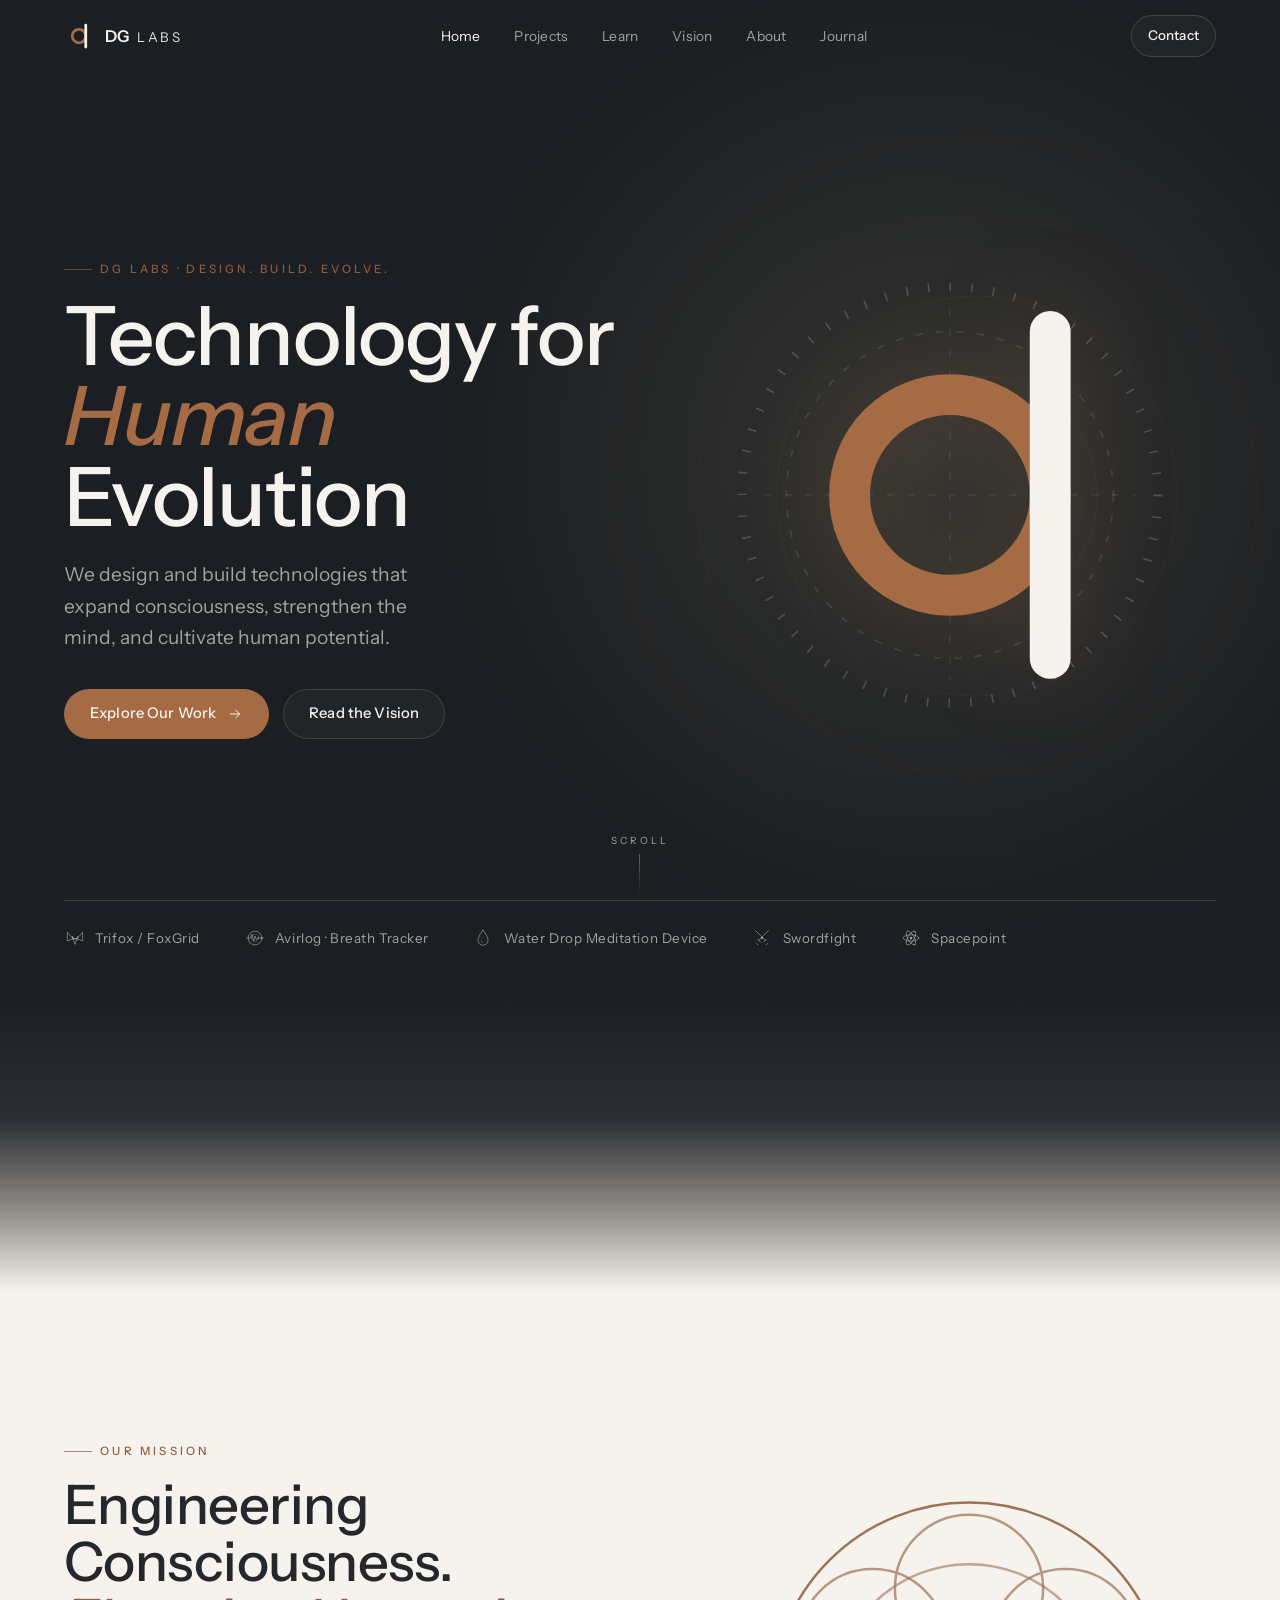
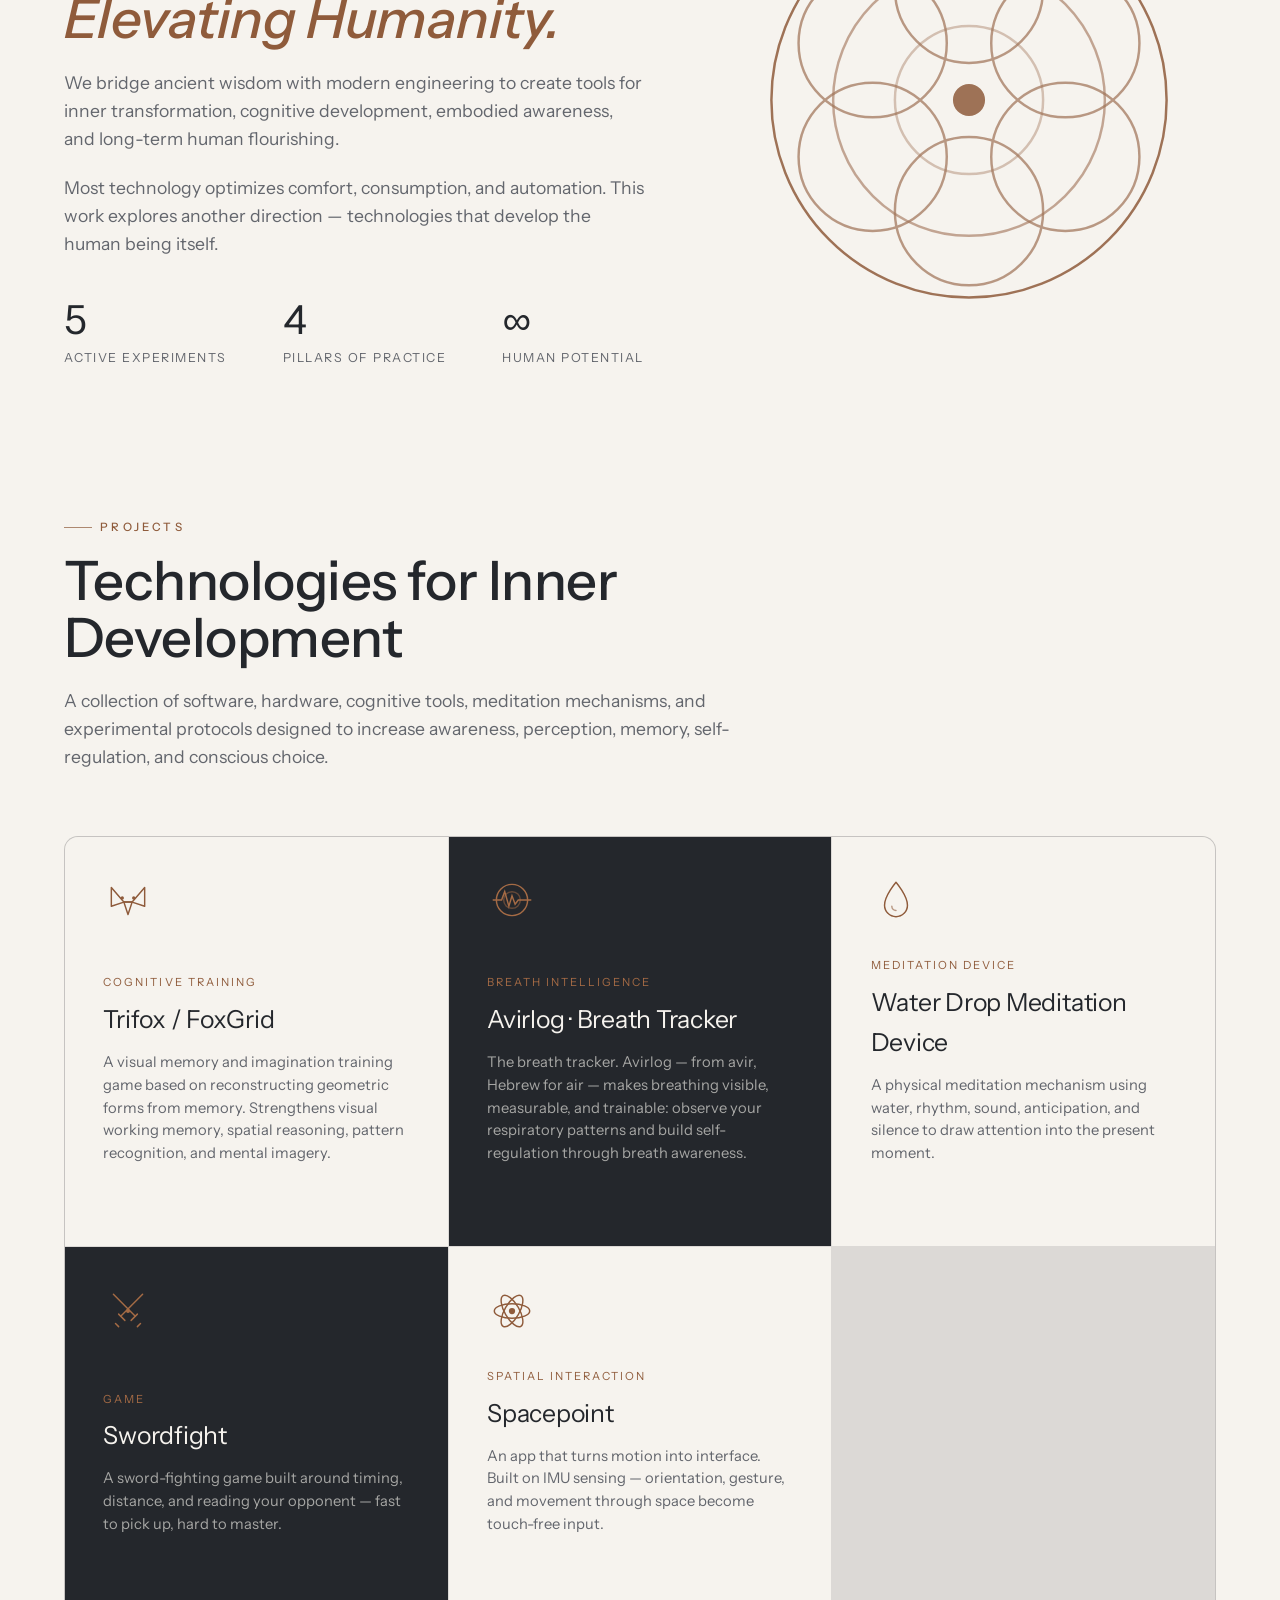
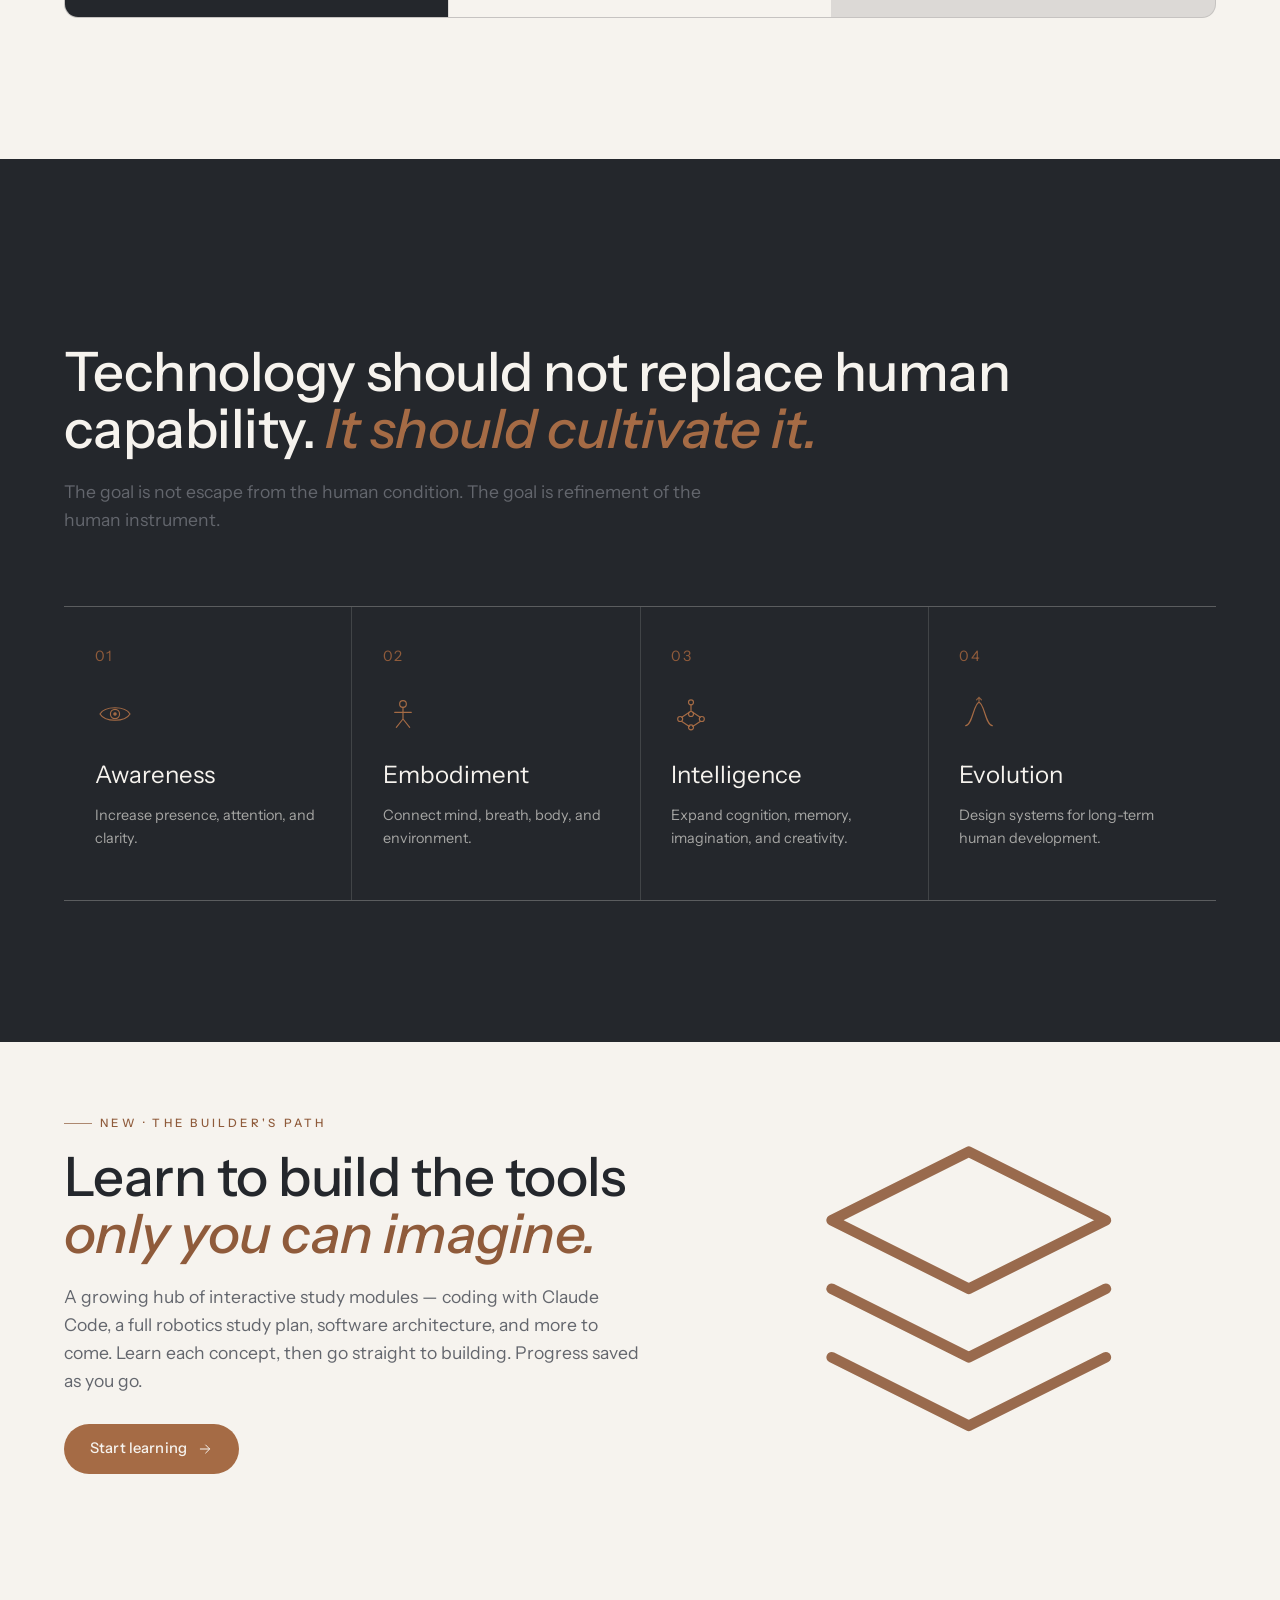
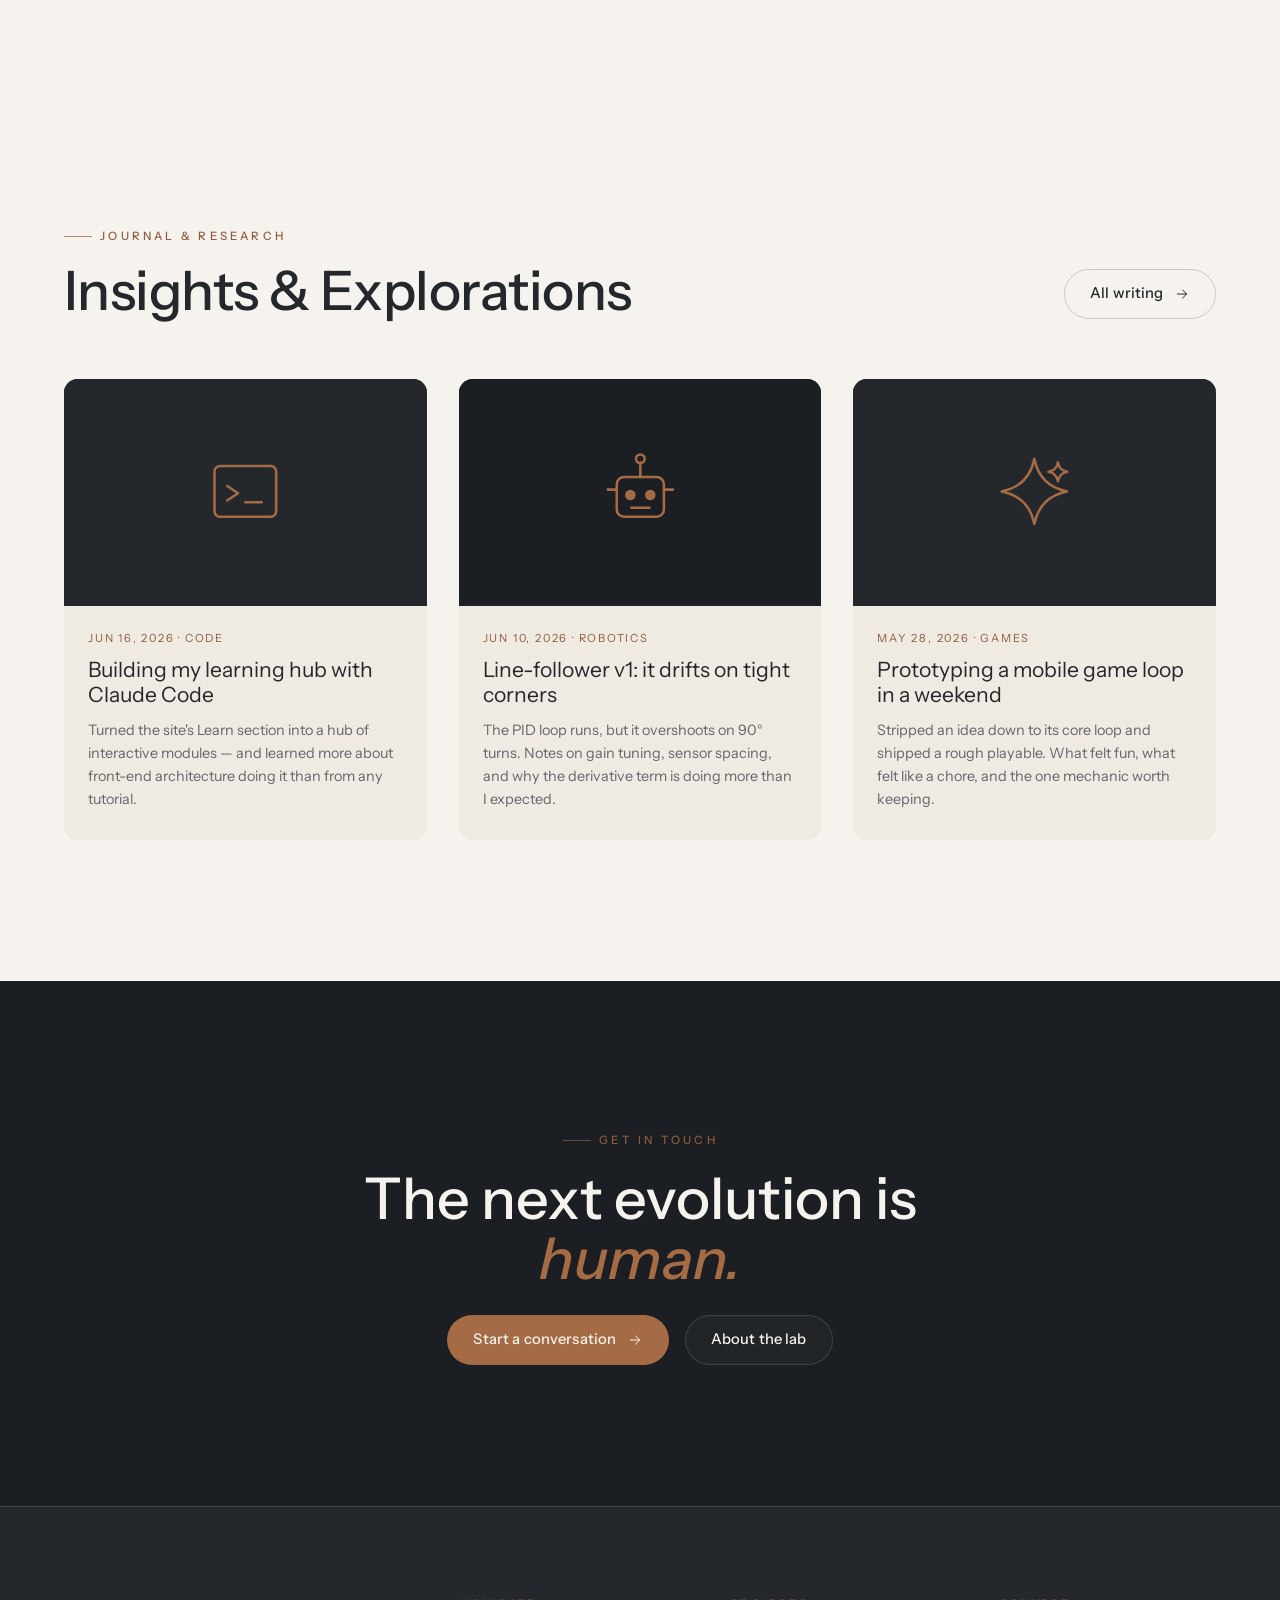
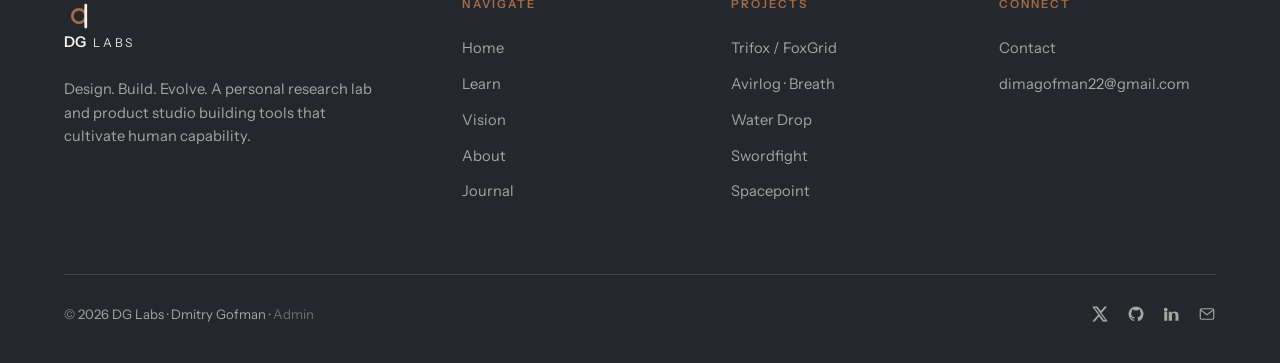
==== commit 3e2340f3: "New hero glyph, real project list, self-serve admin, manifesto, email - Hero: replace the Vitruvian " ====
--- a/index.html
+++ b/index.html
@@ -75,7 +75,17 @@
       </div>
 
       <div class="eclipse-stage reveal in d2" aria-hidden="true">
-        <img class="hero-logo" src="assets/img/logo-emblem.png?v=6" alt="" />
+        <svg class="hero-glyph" viewBox="0 0 120 120" fill="none">
+          <g class="hg-rotor">
+            <circle cx="60" cy="60" r="56" stroke="rgba(246,243,238,0.20)" stroke-width="2.4" stroke-dasharray="0.4 5.46"/>
+          </g>
+          <circle cx="60" cy="60" r="44" stroke="rgba(246,243,238,0.10)" stroke-width="0.5" stroke-dasharray="2 3.5"/>
+          <path d="M60 10 V110 M10 60 H110" stroke="rgba(246,243,238,0.07)" stroke-width="0.5" stroke-dasharray="2 3.5"/>
+          <g stroke-linecap="round">
+            <circle class="hg-c" cx="60" cy="60" r="27" stroke="#A56B45" stroke-width="11"/>
+            <line class="hg-s" x1="87" y1="16" x2="87" y2="104" stroke="#F6F3EE" stroke-width="11"/>
+          </g>
+        </svg>
       </div>
     </div>
   </div>
@@ -87,14 +97,7 @@
   <!-- Hero project row -->
   <div class="wrap">
     <nav class="hero-projects" aria-label="Projects">
-      <ul>
-        <li><a href="projects.html#trifox"><svg aria-hidden="true"><use href="assets/icons.svg#i-trifox"/></svg>Trifox / FoxGrid</a></li>
-        <li><a href="projects.html#avirlog"><svg aria-hidden="true"><use href="assets/icons.svg#i-avirlog"/></svg>Avirlog</a></li>
-        <li><a href="projects.html#breath"><svg aria-hidden="true"><use href="assets/icons.svg#i-breath"/></svg>Breath Tracker</a></li>
-        <li><a href="projects.html#water"><svg aria-hidden="true"><use href="assets/icons.svg#i-water"/></svg>Water Drop</a></li>
-        <li><a href="projects.html#elements"><svg aria-hidden="true"><use href="assets/icons.svg#i-elements"/></svg>Four Elements</a></li>
-        <li><a href="projects.html#silence"><svg aria-hidden="true"><use href="assets/icons.svg#i-silence"/></svg>Proof of Silence</a></li>
-      </ul>
+      <ul id="hero-ticker"></ul>
     </nav>
   </div>
 </header>
@@ -114,7 +117,7 @@
         <p class="reveal d2">Most technology optimizes comfort, consumption, and automation. This work explores another direction — technologies that develop the human being itself.</p>
       </div>
       <div class="stat-row reveal d3">
-        <div class="stat"><div class="n">6</div><div class="l">Active Experiments</div></div>
+        <div class="stat"><div class="n">5</div><div class="l">Active Experiments</div></div>
         <div class="stat"><div class="n">4</div><div class="l">Pillars of Practice</div></div>
         <div class="stat"><div class="n">∞</div><div class="l">Human Potential</div></div>
       </div>
@@ -134,49 +137,7 @@
       <p class="reveal d2">A collection of software, hardware, cognitive tools, meditation mechanisms, and experimental protocols designed to increase awareness, perception, memory, self-regulation, and conscious choice.</p>
     </div>
 
-    <div class="projects-grid reveal d1">
-      <a class="proj-card" href="projects.html#trifox">
-        <svg class="proj-icon" aria-hidden="true"><use href="assets/icons.svg#i-trifox"/></svg>
-        <div class="proj-cat">Cognitive Training</div>
-        <h3>Trifox / FoxGrid</h3>
-        <p>A visual memory and imagination training game based on reconstructing geometric forms from memory.</p>
-        <span class="proj-more">Learn more <svg aria-hidden="true"><use href="assets/icons.svg#i-arrow"/></svg></span>
-      </a>
-      <a class="proj-card dark" href="projects.html#avirlog">
-        <svg class="proj-icon" aria-hidden="true"><use href="assets/icons.svg#i-avirlog"/></svg>
-        <div class="proj-cat">Engineering Intelligence</div>
-        <h3>Avirlog</h3>
-        <p>A structured engineering decision-log system that captures technical reasoning, tradeoffs, and decision history.</p>
-        <span class="proj-more">Learn more <svg aria-hidden="true"><use href="assets/icons.svg#i-arrow"/></svg></span>
-      </a>
-      <a class="proj-card" href="projects.html#breath">
-        <svg class="proj-icon" aria-hidden="true"><use href="assets/icons.svg#i-breath"/></svg>
-        <div class="proj-cat">Breath Intelligence</div>
-        <h3>Breath Tracker</h3>
-        <p>A tool for making breathing visible, measurable, and trainable — developing self-regulation through breath awareness.</p>
-        <span class="proj-more">Learn more <svg aria-hidden="true"><use href="assets/icons.svg#i-arrow"/></svg></span>
-      </a>
-      <a class="proj-card dark" href="projects.html#water">
-        <svg class="proj-icon" aria-hidden="true"><use href="assets/icons.svg#i-water"/></svg>
-        <div class="proj-cat">Meditation Device</div>
-        <h3>Water Drop</h3>
-        <p>A physical meditation mechanism using water, rhythm, sound, anticipation, and silence to draw attention into the present.</p>
-        <span class="proj-more">Learn more <svg aria-hidden="true"><use href="assets/icons.svg#i-arrow"/></svg></span>
-      </a>
-      <a class="proj-card" href="projects.html#elements">
-        <svg class="proj-icon" aria-hidden="true"><use href="assets/icons.svg#i-elements"/></svg>
-        <div class="proj-cat">Elemental Interfaces</div>
-        <h3>Four Elements</h3>
-        <p>A family of experimental meditation mechanisms based on earth, water, fire, and air as sensory interfaces for attention.</p>
-        <span class="proj-more">Learn more <svg aria-hidden="true"><use href="assets/icons.svg#i-arrow"/></svg></span>
-      </a>
-      <a class="proj-card dark" href="projects.html#silence">
-        <svg class="proj-icon" aria-hidden="true"><use href="assets/icons.svg#i-silence"/></svg>
-        <div class="proj-cat">Consciousness Protocol</div>
-        <h3>Proof of Silence</h3>
-        <p>A speculative blockchain concept where value is linked to intentional stillness, attention, and silence.</p>
-        <span class="proj-more">Learn more <svg aria-hidden="true"><use href="assets/icons.svg#i-arrow"/></svg></span>
-      </a>
+    <div class="projects-grid reveal in" id="home-projects-grid">
     </div>
   </div>
 </section>
@@ -251,31 +212,7 @@
       <a href="journal.html" class="btn btn-ghost-dark reveal d2">All writing <svg aria-hidden="true"><use href="assets/icons.svg#i-arrow"/></svg></a>
     </div>
 
-    <div class="journal-grid">
-      <a class="article reveal d1" href="journal.html">
-        <div class="article-thumb"><svg viewBox="0 0 200 125" preserveAspectRatio="xMidYMid slice" style="color:var(--gold)"><rect width="200" height="125" fill="#24272C"/><use href="assets/icons.svg#i-awareness" x="76" y="38" width="48" height="48"/></svg></div>
-        <div class="article-body">
-          <div class="article-meta">Essay · Presence</div>
-          <h3>The Science of Presence</h3>
-          <p>What attention research reveals about training the mind to stay in the present moment.</p>
-        </div>
-      </a>
-      <a class="article reveal d2" href="journal.html">
-        <div class="article-thumb"><svg viewBox="0 0 200 125" preserveAspectRatio="xMidYMid slice" style="color:var(--gold)"><rect width="200" height="125" fill="#1B1E22"/><use href="assets/icons.svg#i-water" x="76" y="38" width="48" height="48"/></svg></div>
-        <div class="article-body">
-          <div class="article-meta">Notes · Design</div>
-          <h3>Designing for Inner States</h3>
-          <p>How interfaces can shape attention, calm, and conscious choice rather than compulsion.</p>
-        </div>
-      </a>
-      <a class="article reveal d3" href="journal.html">
-        <div class="article-thumb"><svg viewBox="0 0 200 125" preserveAspectRatio="xMidYMid slice" style="color:var(--gold)"><rect width="200" height="125" fill="#24272C"/><use href="assets/icons.svg#i-elements" x="76" y="38" width="48" height="48"/></svg></div>
-        <div class="article-body">
-          <div class="article-meta">Research · Systems</div>
-          <h3>Ancient Wisdom, Modern Systems</h3>
-          <p>Translating yogic and contemplative tools into engineered, measurable practices.</p>
-        </div>
-      </a>
+    <div class="journal-grid" id="home-journal">
     </div>
   </div>
 </section>
@@ -315,28 +252,30 @@
       <div class="footer-col">
         <h4>Projects</h4>
         <a href="projects.html#trifox">Trifox / FoxGrid</a>
-        <a href="projects.html#avirlog">Avirlog</a>
-        <a href="projects.html#breath">Breath Tracker</a>
-        <a href="projects.html#silence">Proof of Silence</a>
+        <a href="projects.html#avirlog">Avirlog · Breath</a>
+        <a href="projects.html#water">Water Drop</a>
+        <a href="projects.html#sword">Swordfight</a>
+        <a href="projects.html#spacepoint">Spacepoint</a>
       </div>
       <div class="footer-col">
         <h4>Connect</h4>
         <a href="contact.html">Contact</a>
-        <a href="mailto:hello@gofmanlabs.com">hello@gofmanlabs.com</a>
+        <a href="mailto:dimagofman22@gmail.com">dimagofman22@gmail.com</a>
       </div>
     </div>
     <div class="footer-bottom">
-      <span>© <span id="year">2026</span> DG Labs · Dmitry Gofman</span>
+      <span>© <span id="year">2026</span> DG Labs · Dmitry Gofman · <a href="admin.html" style="opacity:0.55">Admin</a></span>
       <div class="socials">
         <a href="#" aria-label="X / Twitter"><svg aria-hidden="true"><use href="assets/icons.svg#i-x"/></svg></a>
         <a href="#" aria-label="GitHub"><svg aria-hidden="true"><use href="assets/icons.svg#i-github"/></svg></a>
         <a href="#" aria-label="LinkedIn"><svg aria-hidden="true"><use href="assets/icons.svg#i-linkedin"/></svg></a>
-        <a href="mailto:hello@gofmanlabs.com" aria-label="Email"><svg aria-hidden="true"><use href="assets/icons.svg#i-mail"/></svg></a>
+        <a href="mailto:dimagofman22@gmail.com" aria-label="Email"><svg aria-hidden="true"><use href="assets/icons.svg#i-mail"/></svg></a>
       </div>
     </div>
   </div>
 </footer>
 
 <script src="assets/js/main.js" defer></script>
+<script src="assets/js/content.js" defer></script>
 </body>
 </html>
--- a/assets/css/style.css
+++ b/assets/css/style.css
@@ -1014,3 +1014,47 @@
   margin-left: 0.55em;
   opacity: 0.92;
 }
+
+/* ----------------------------------------------------------------------- */
+/*  Hero glyph — the dg mark drawn like an instrument dial                  */
+/* ----------------------------------------------------------------------- */
+.hero-glyph {
+  width: min(84%, 460px);
+  height: auto;
+  filter: drop-shadow(0 0 44px rgba(165, 107, 69, 0.25));
+}
+.hg-rotor {
+  animation: hgspin 90s linear infinite;
+  transform-origin: 50% 50%;
+  transform-box: view-box;
+}
+@keyframes hgspin { to { transform: rotate(360deg); } }
+.hg-c {
+  stroke-dasharray: 170;
+  stroke-dashoffset: 170;
+  animation: hgdraw 1.5s 0.35s var(--ease) forwards;
+}
+.hg-s {
+  stroke-dasharray: 88;
+  stroke-dashoffset: 88;
+  animation: hgdraw 1s 1.2s var(--ease) forwards;
+}
+@keyframes hgdraw { to { stroke-dashoffset: 0; } }
+@media (prefers-reduced-motion: reduce) {
+  .hg-rotor { animation: none; }
+  .hg-c, .hg-s { animation: none; stroke-dashoffset: 0; }
+}
+
+/* Project status chip (projects page rows) */
+.rstatus {
+  display: inline-block;
+  font-size: 0.62rem;
+  letter-spacing: 0.1em;
+  text-transform: uppercase;
+  color: var(--text-muted);
+  border: 1px solid var(--line-dark);
+  border-radius: 100px;
+  padding: 0.15em 0.8em;
+  margin-left: 0.7em;
+  vertical-align: middle;
+}
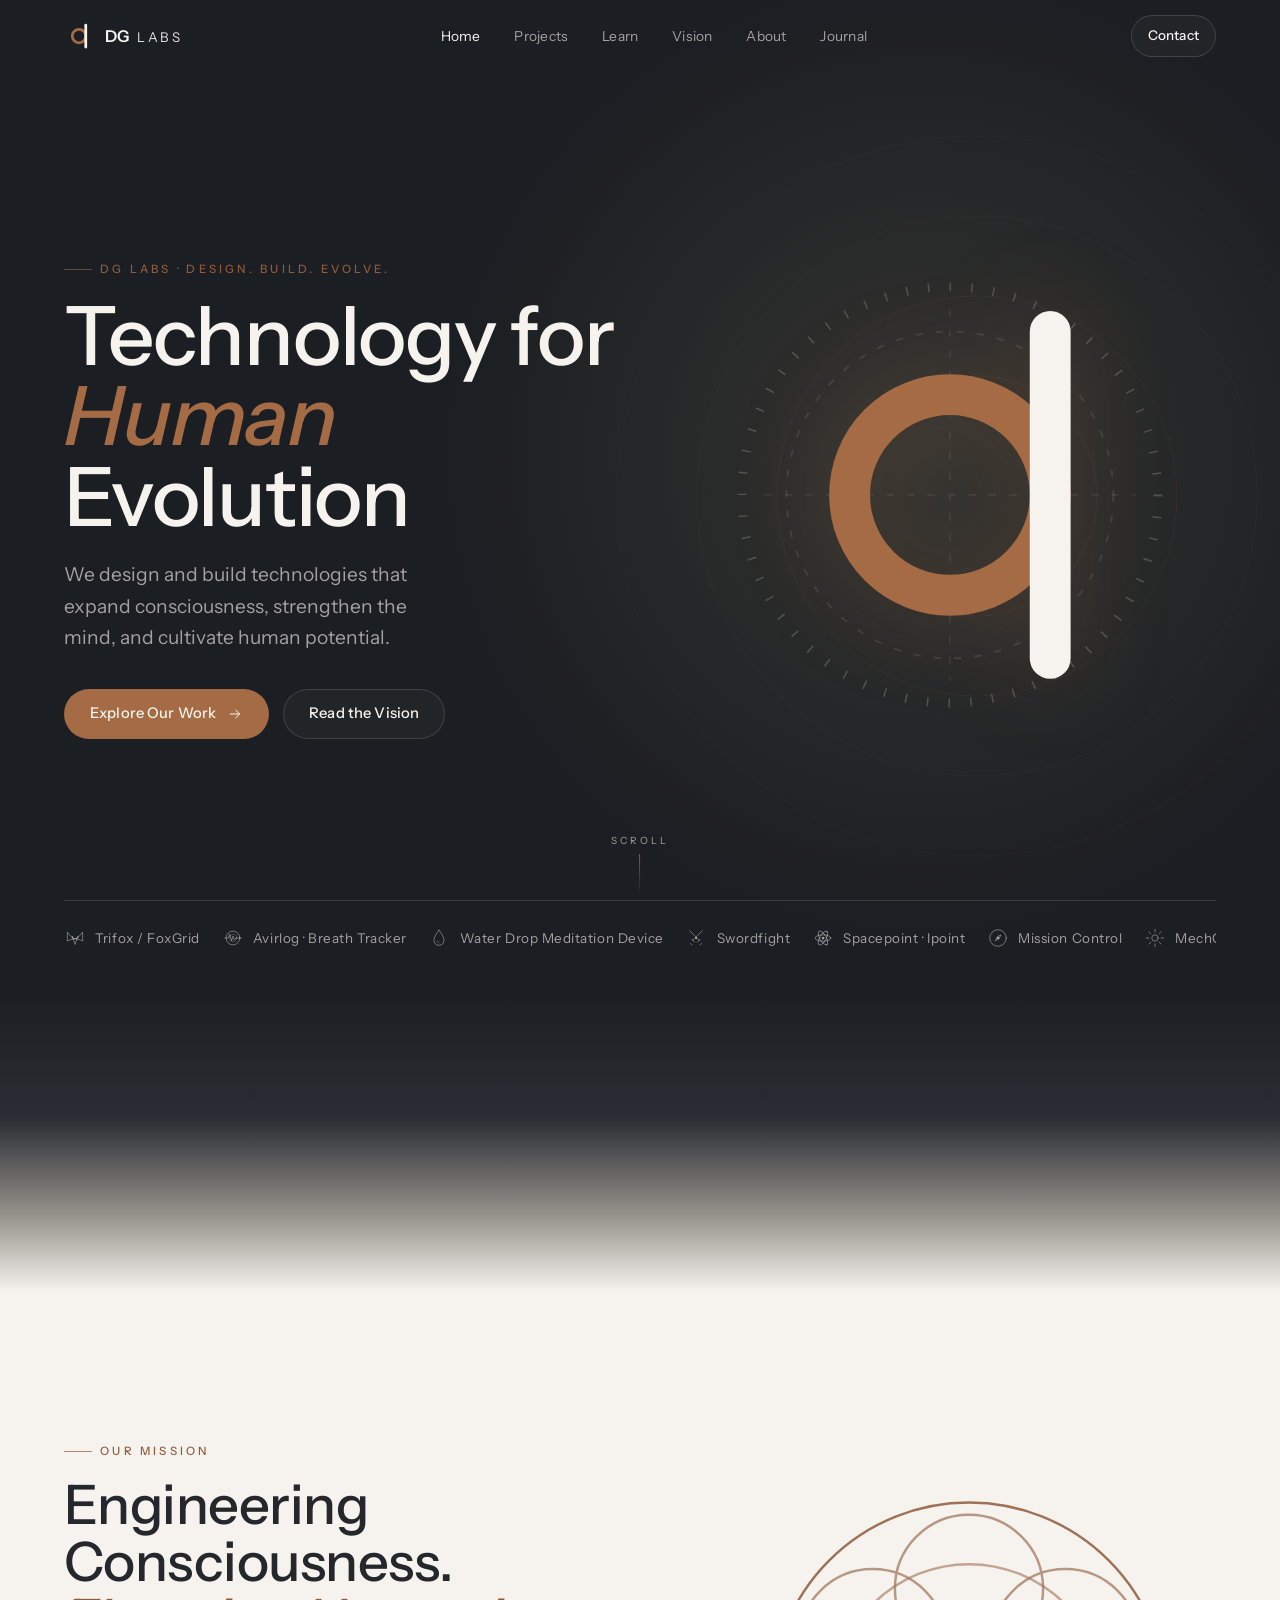
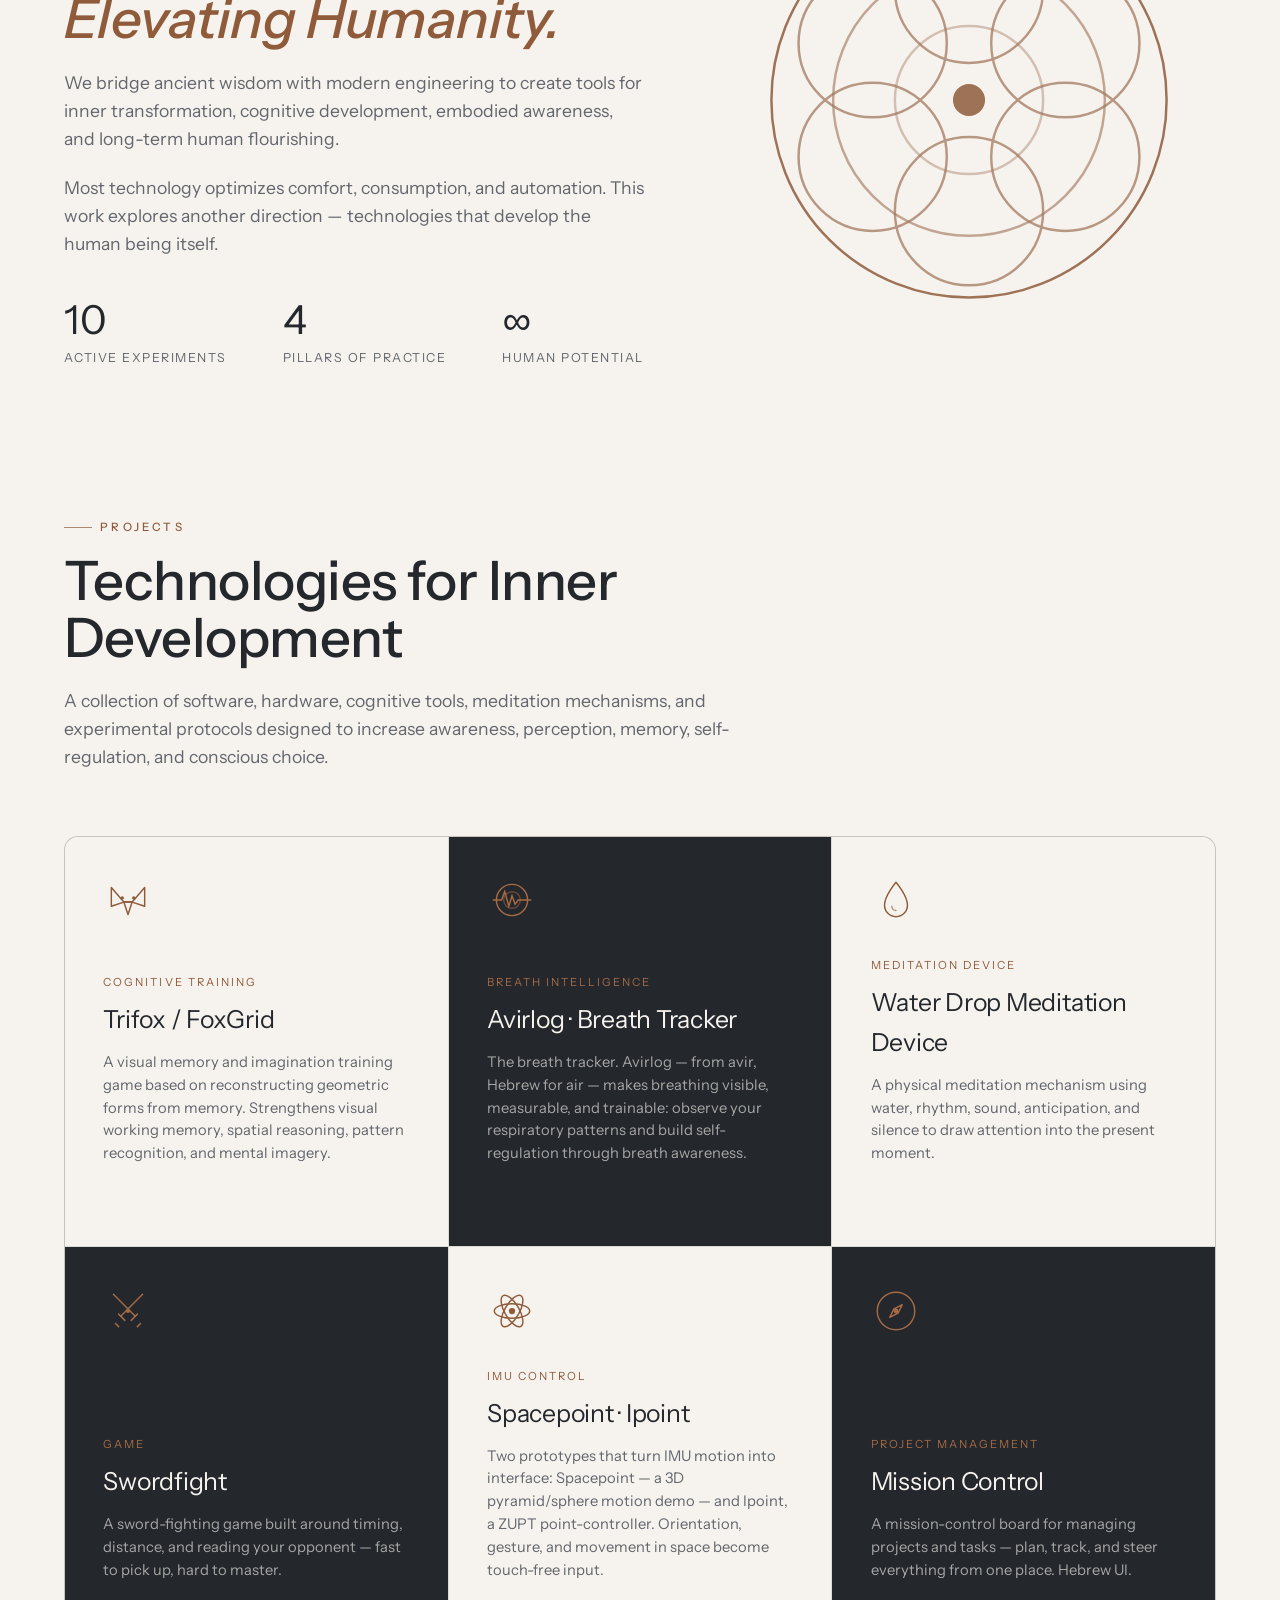
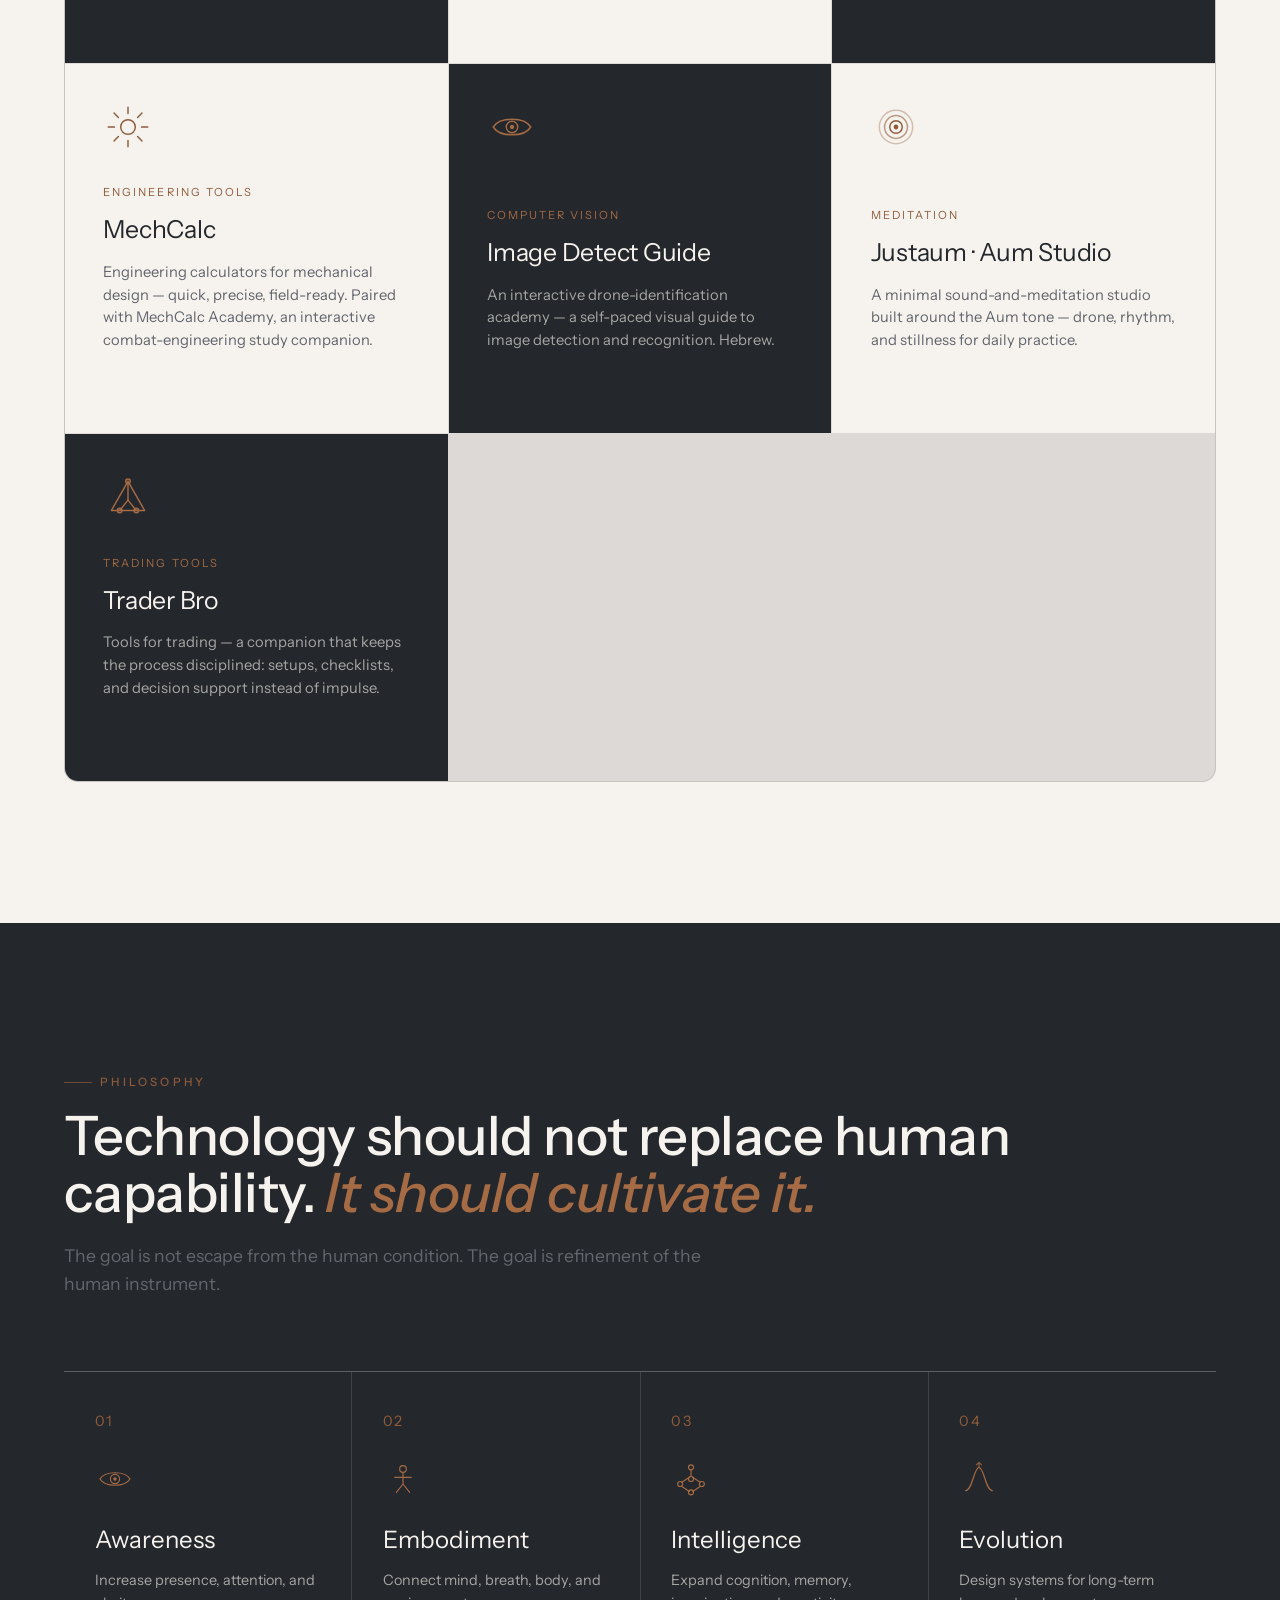
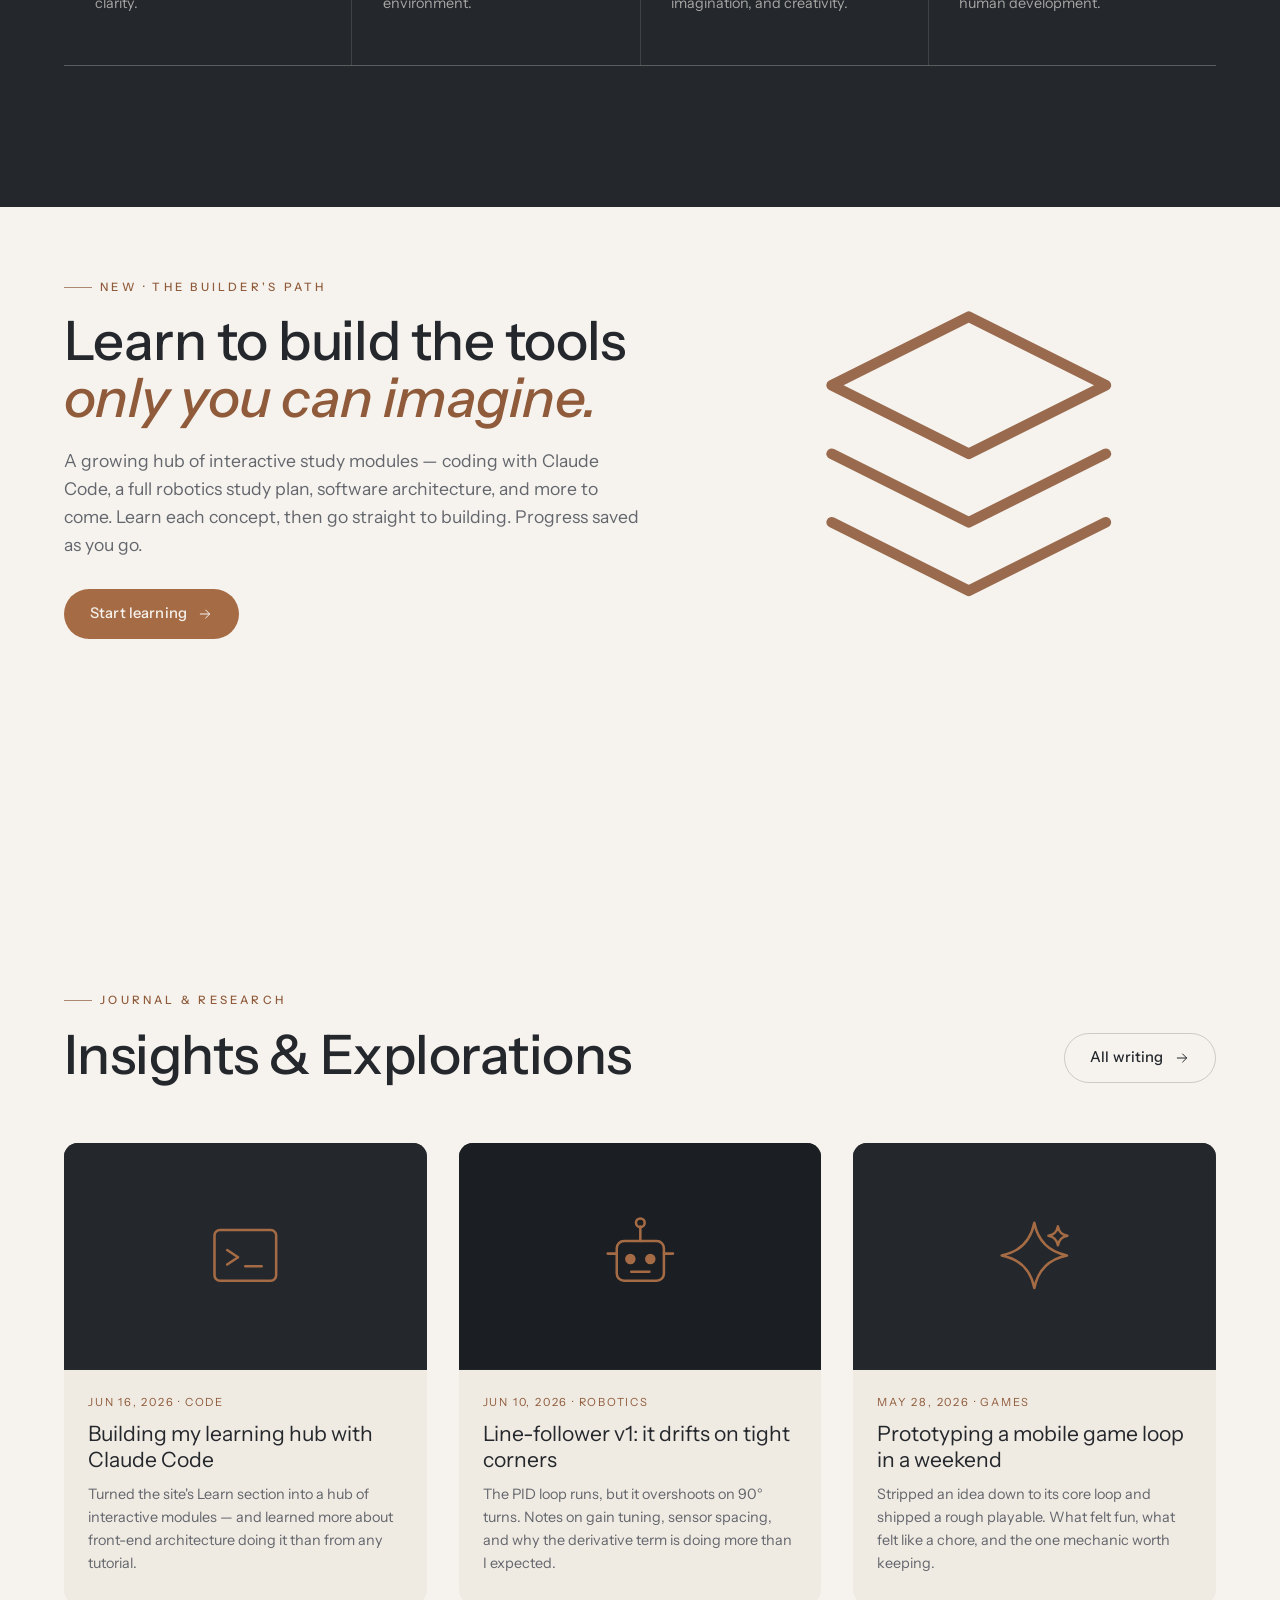
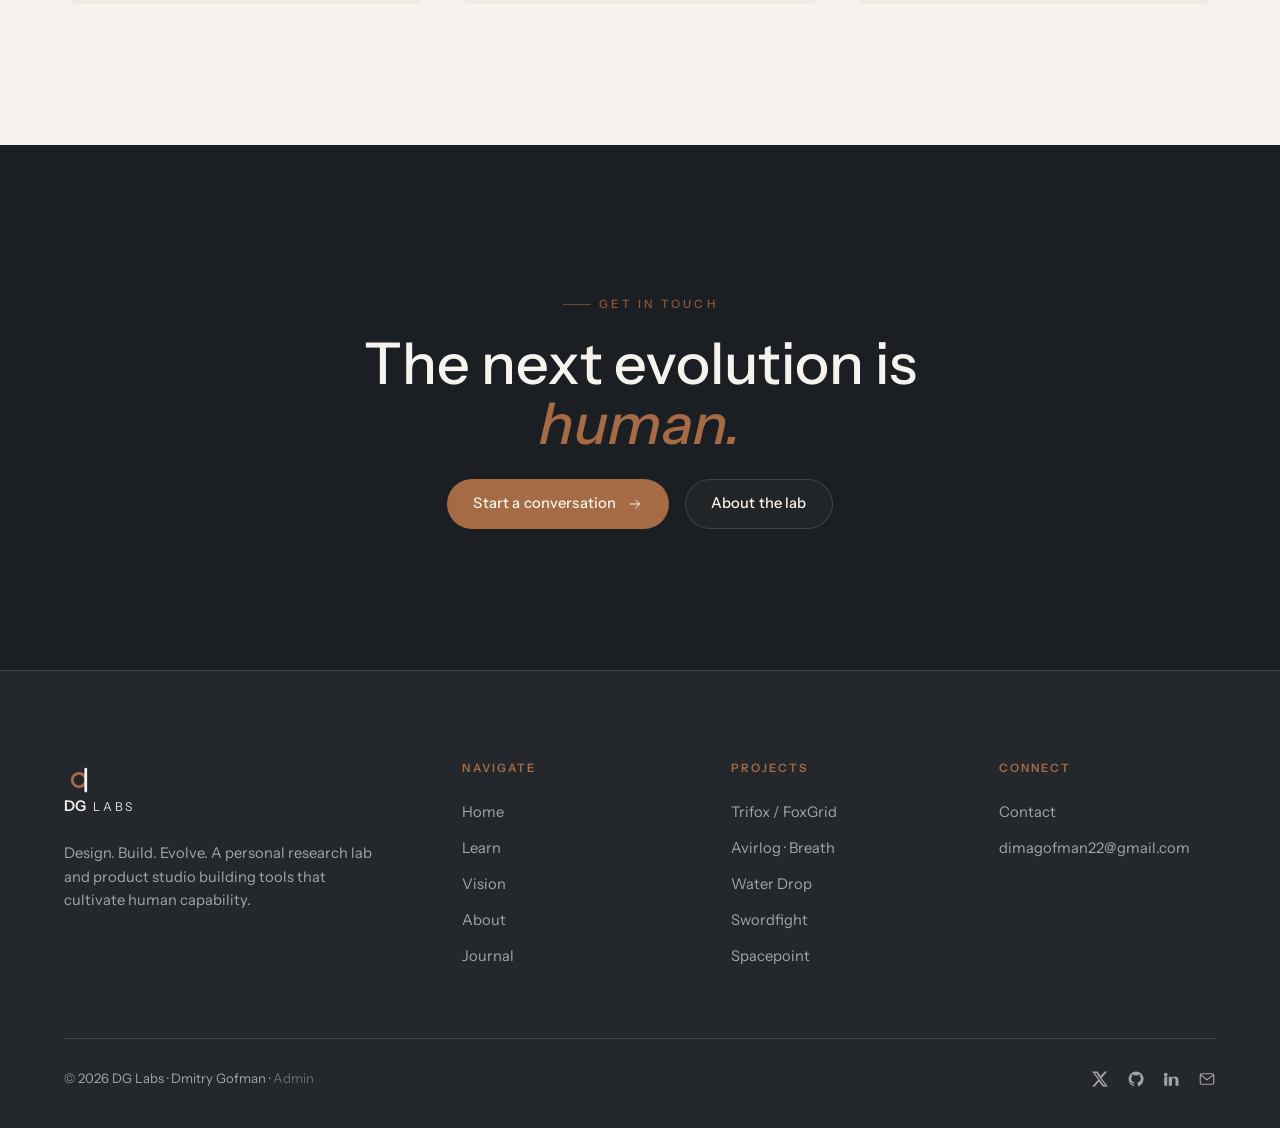
==== commit 8b6567f9: "Connect the full app fleet: IMU block, Mission Control, MechCalc, guides - Spacepoint block becomes " ====
--- a/index.html
+++ b/index.html
@@ -117,7 +117,7 @@
         <p class="reveal d2">Most technology optimizes comfort, consumption, and automation. This work explores another direction — technologies that develop the human being itself.</p>
       </div>
       <div class="stat-row reveal d3">
-        <div class="stat"><div class="n">5</div><div class="l">Active Experiments</div></div>
+        <div class="stat"><div class="n">10</div><div class="l">Active Experiments</div></div>
         <div class="stat"><div class="n">4</div><div class="l">Pillars of Practice</div></div>
         <div class="stat"><div class="n">∞</div><div class="l">Human Potential</div></div>
       </div>
--- a/assets/css/style.css
+++ b/assets/css/style.css
@@ -1058,3 +1058,19 @@
   margin-left: 0.7em;
   vertical-align: middle;
 }
+
+/* Project link chips — the connected-apps hub */
+.plinks { display: flex; flex-wrap: wrap; gap: 0.55rem; margin-top: 0.9rem; }
+.plink {
+  display: inline-flex; align-items: center; gap: 0.45em;
+  font-size: 0.8rem; font-weight: 500; letter-spacing: 0.03em;
+  color: var(--text-dark);
+  border: 1px solid var(--line-dark); border-radius: 100px;
+  padding: 0.42em 1em;
+  background: var(--stone);
+  transition: border-color 0.3s var(--ease), color 0.3s var(--ease), background 0.3s var(--ease), transform 0.3s var(--ease);
+}
+.plink:hover { border-color: var(--gold); color: var(--bronze); background: #fff; transform: translateY(-1px); }
+.plink svg { width: 14px; height: 14px; }
+.plink.app { background: var(--gold); border-color: var(--gold); color: var(--ivory); }
+.plink.app:hover { background: var(--sand); color: var(--ivory); }
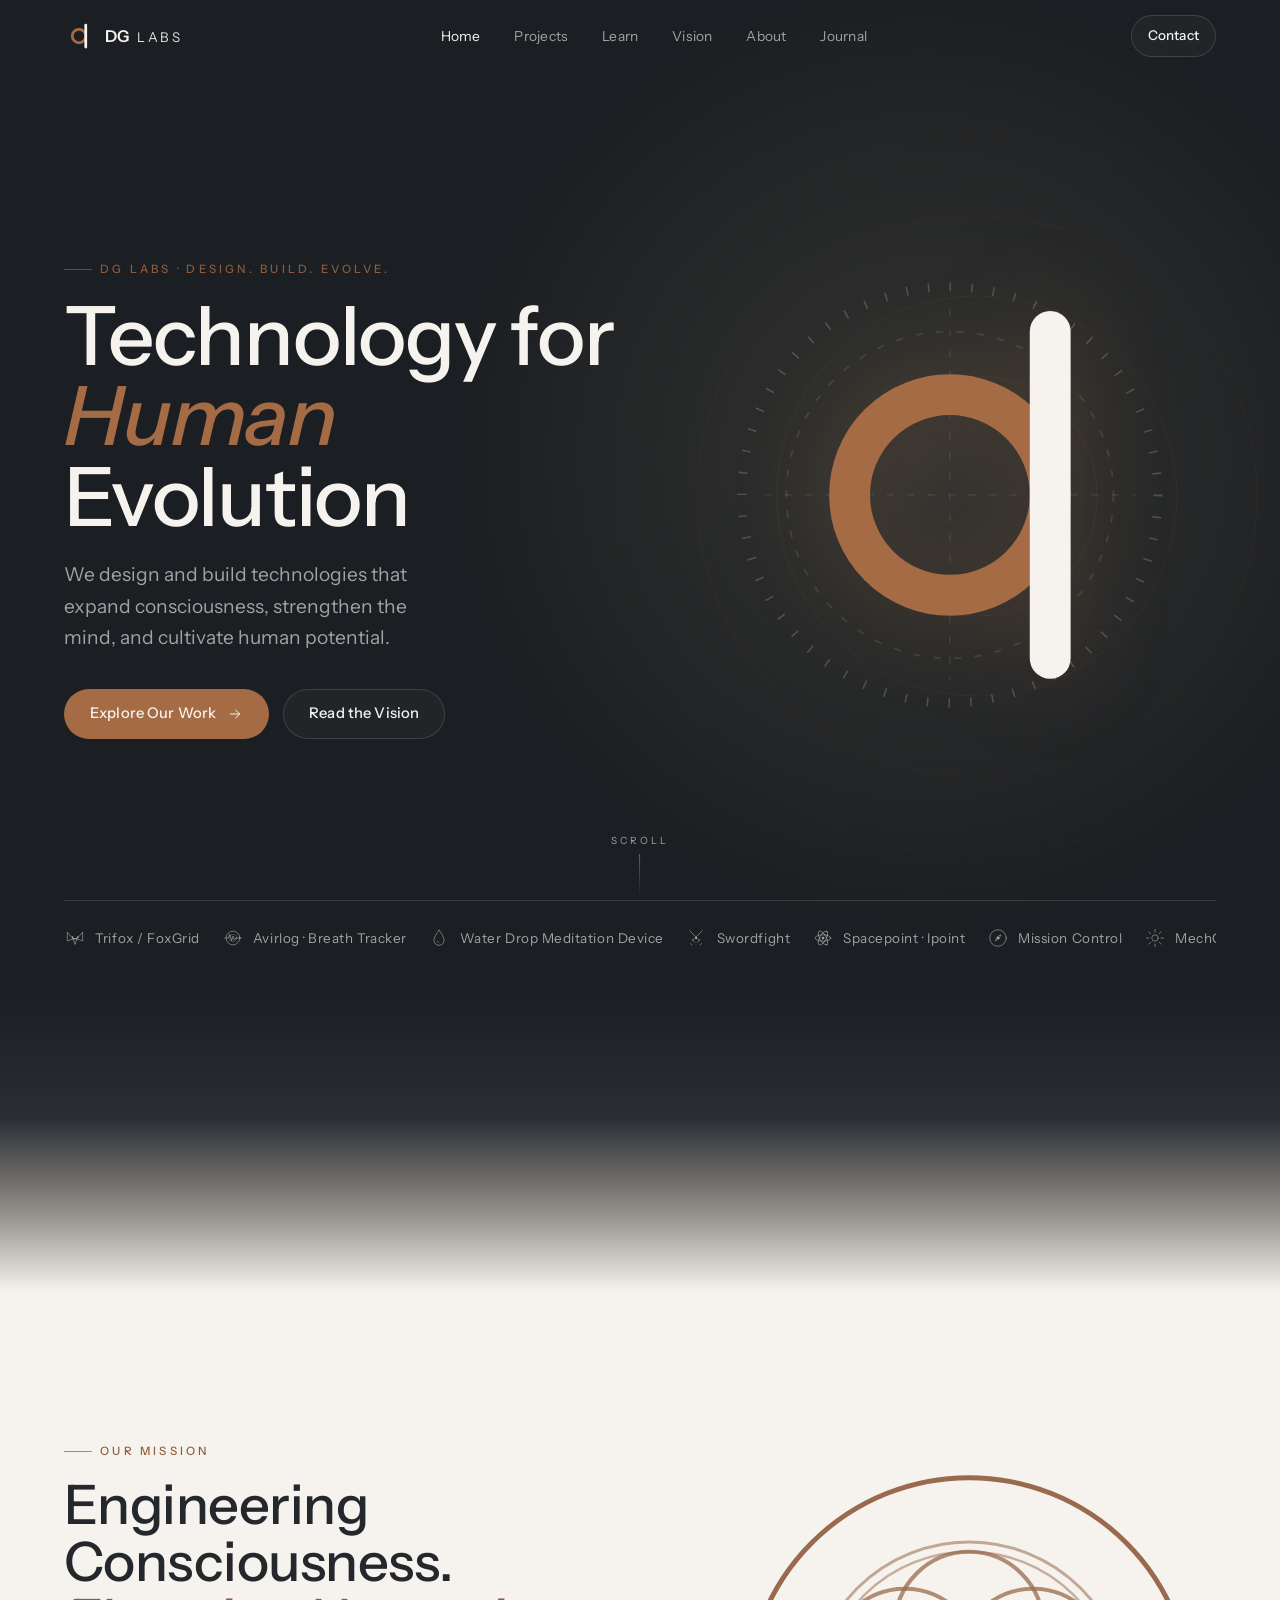
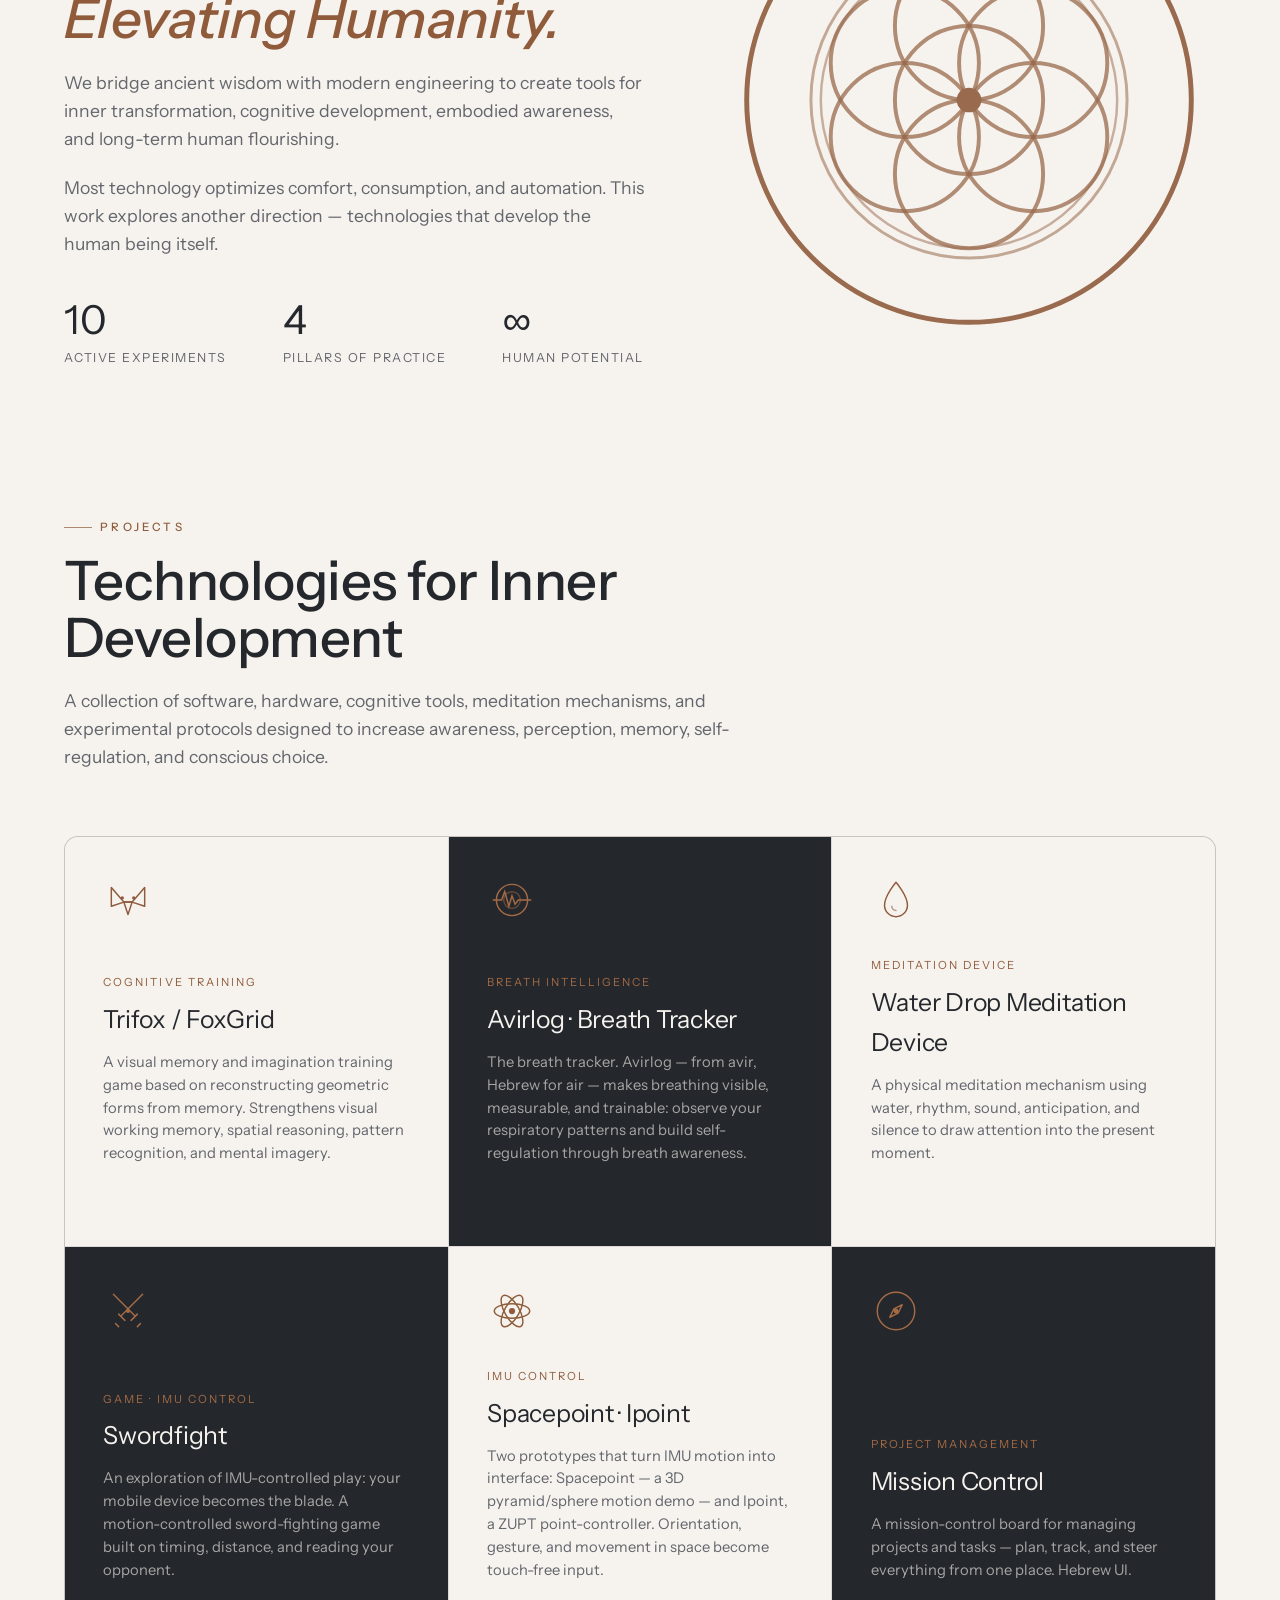
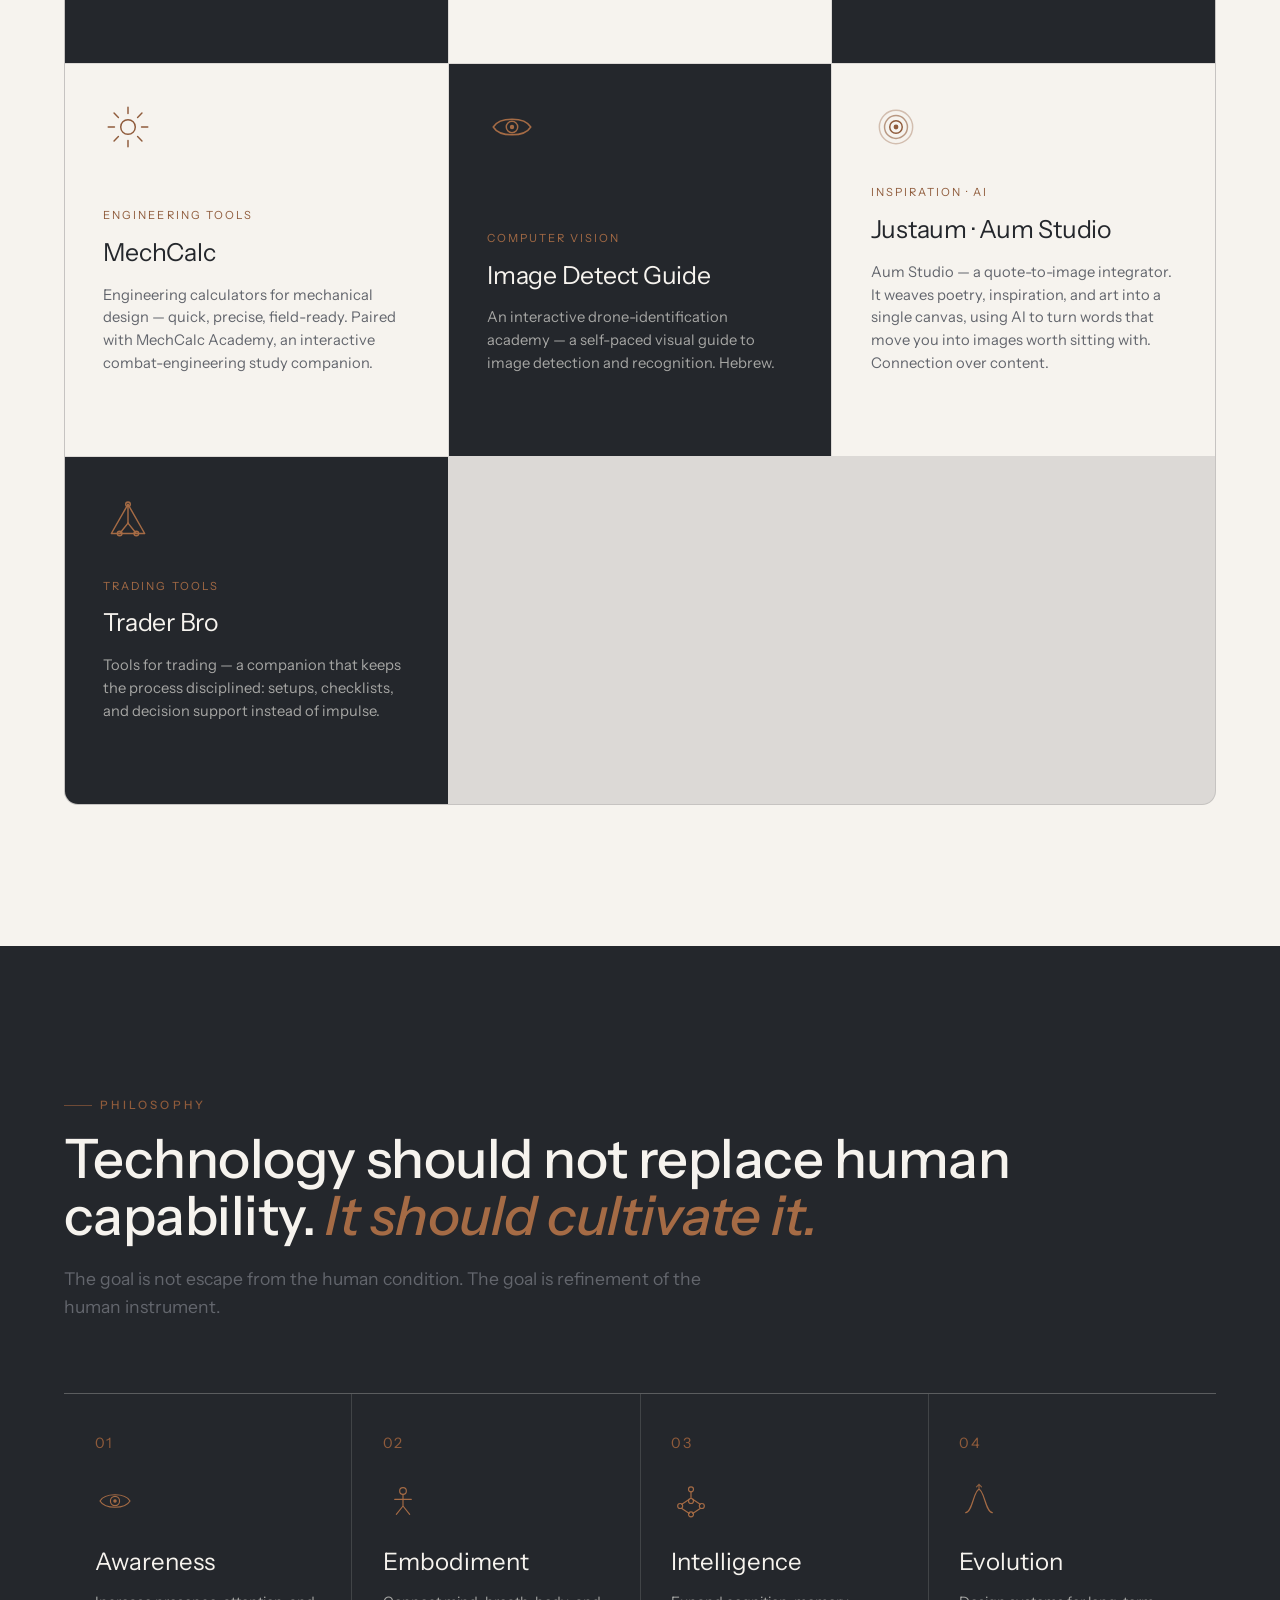
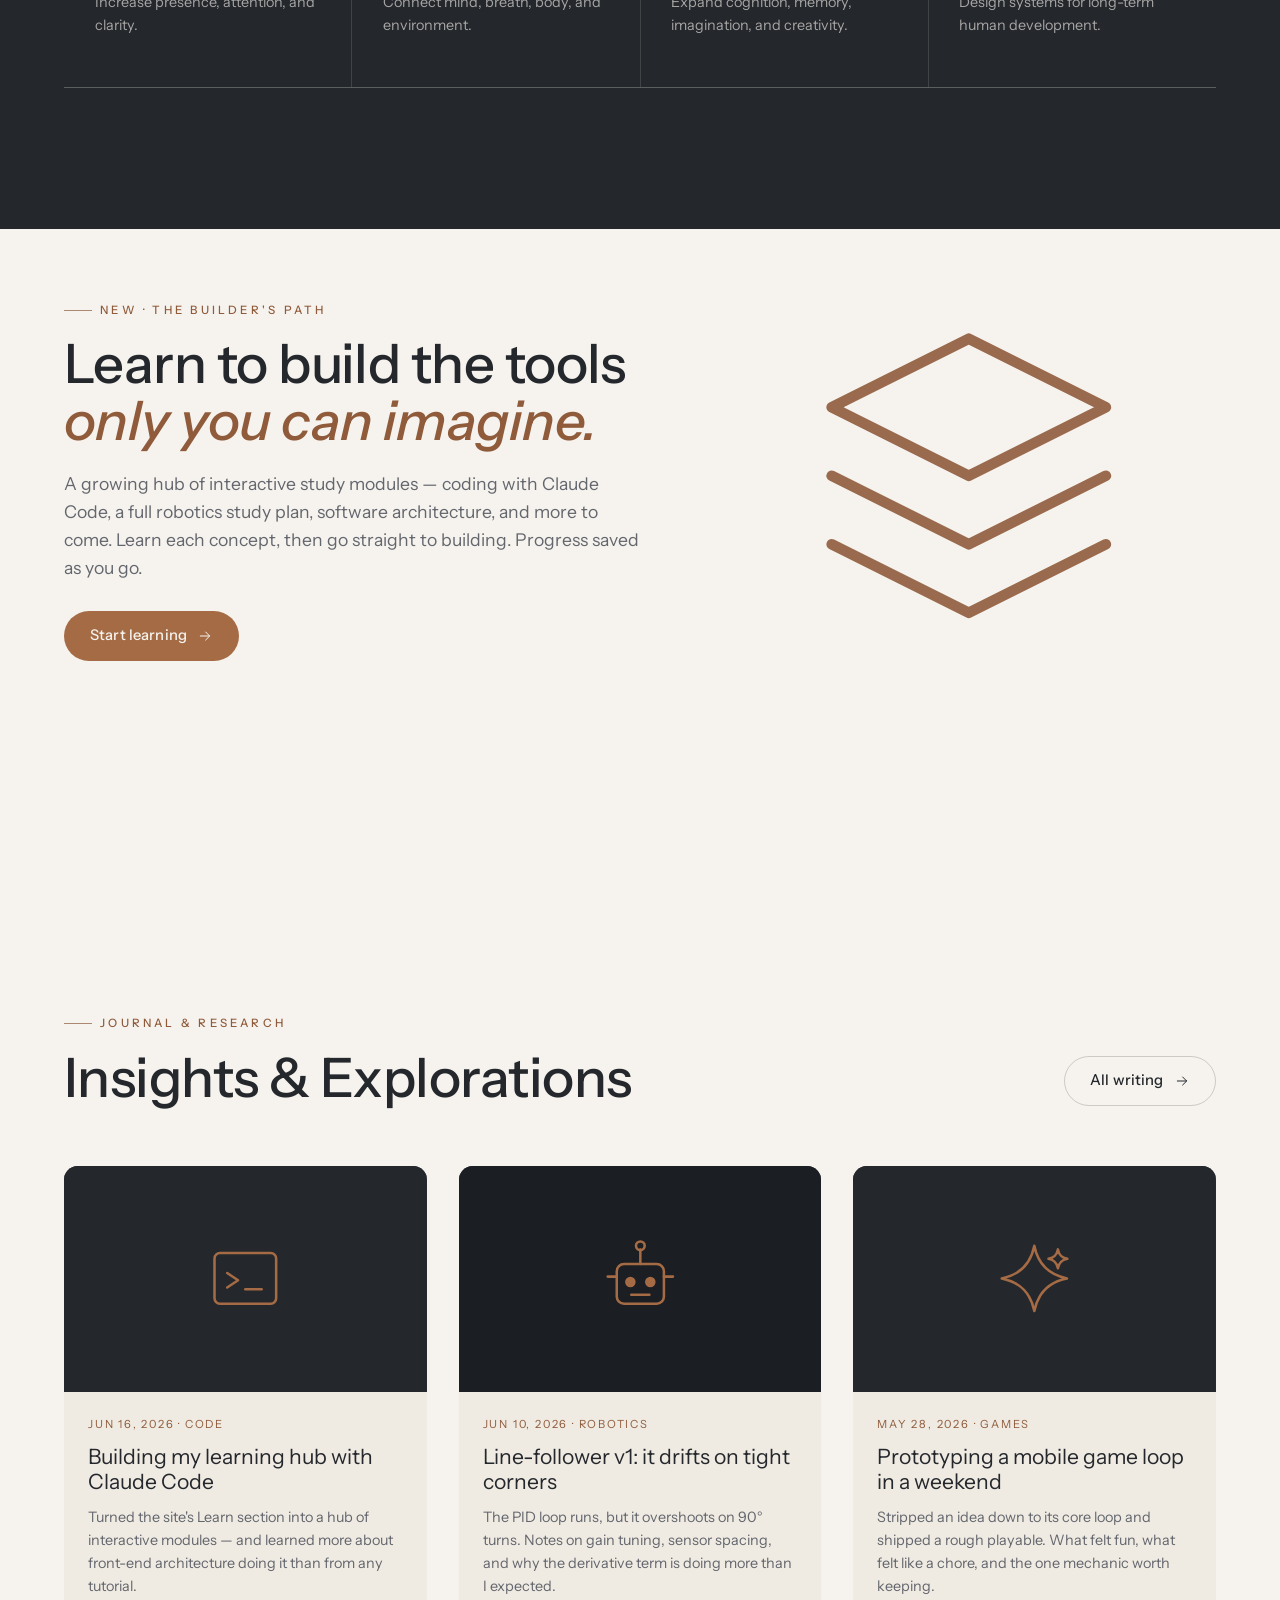
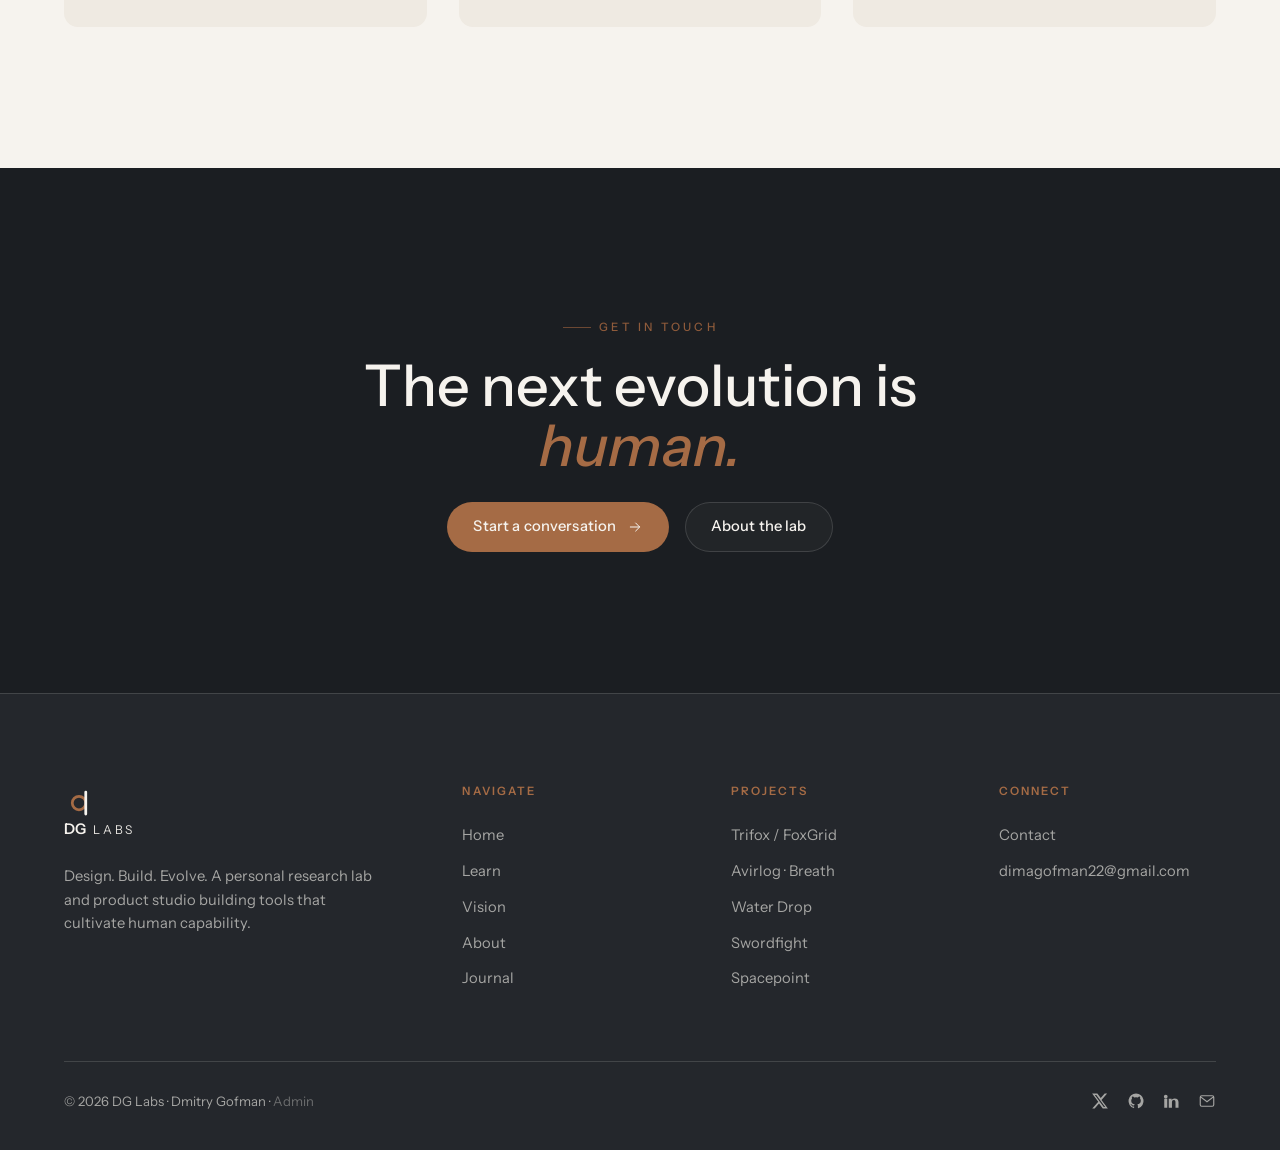
==== commit cd011110: "Place exact sacred-geometry constructions across the site Four mathematically exact figures (every c" ====
--- a/index.html
+++ b/index.html
@@ -123,7 +123,7 @@
       </div>
     </div>
     <div class="mission-visual reveal d2" aria-hidden="true">
-      <svg viewBox="0 0 200 200" style="color:var(--bronze);opacity:0.85"><use href="assets/icons.svg#i-mandala"/></svg>
+      <svg viewBox="0 0 200 200" style="color:var(--bronze);opacity:0.9"><use href="assets/icons.svg#i-seed"/></svg>
     </div>
   </div>
 </section>
--- a/assets/css/style.css
+++ b/assets/css/style.css
@@ -1074,3 +1074,20 @@
 .plink svg { width: 14px; height: 14px; }
 .plink.app { background: var(--gold); border-color: var(--gold); color: var(--ivory); }
 .plink.app:hover { background: var(--sand); color: var(--ivory); }
+
+/* Sacred-geometry hero ornaments (Vision: Metatron · About: Torus · Journal: Flower) */
+.hero-orn {
+  position: absolute;
+  z-index: 1;
+  top: 50%;
+  right: -6%;
+  width: clamp(280px, 42vw, 560px);
+  height: auto;
+  transform: translateY(-46%);
+  color: var(--gold);
+  opacity: 0.16;
+  pointer-events: none;
+}
+@media (max-width: 767px) {
+  .hero-orn { opacity: 0.1; right: -34%; }
+}
